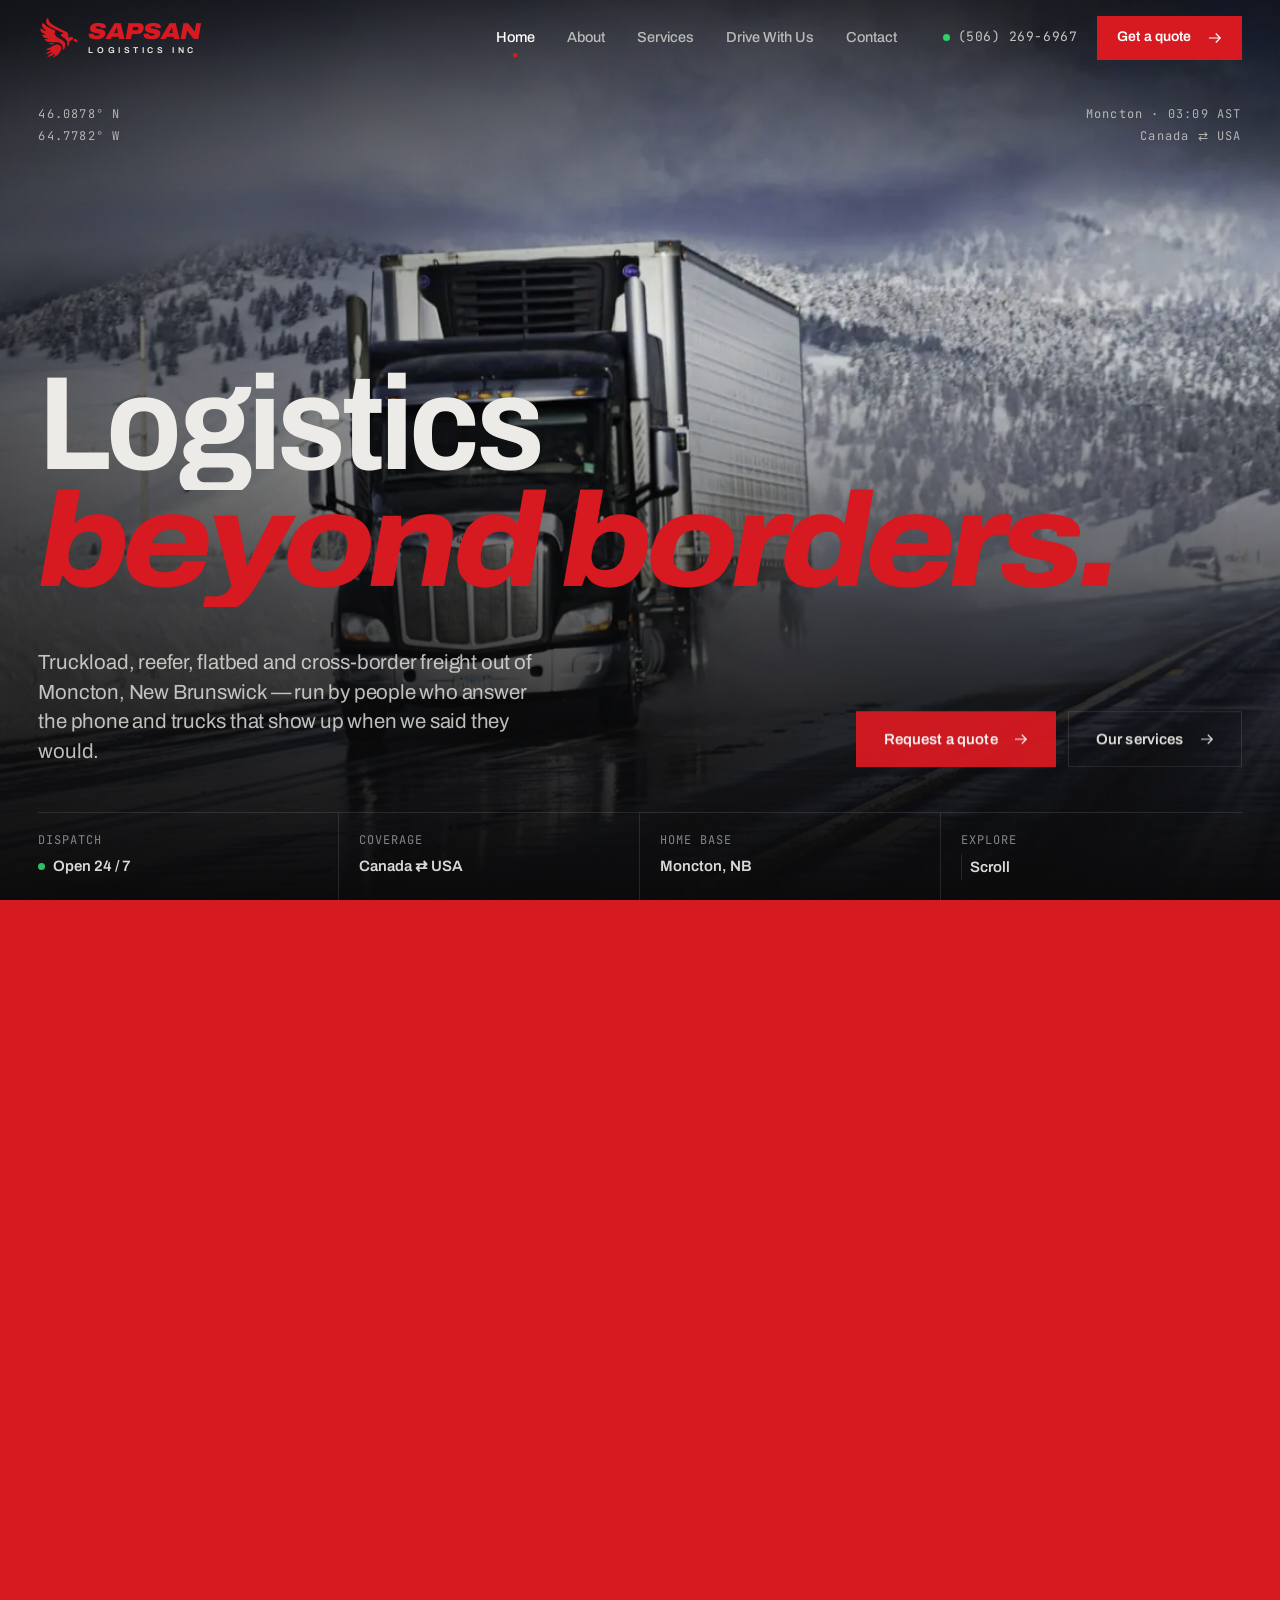
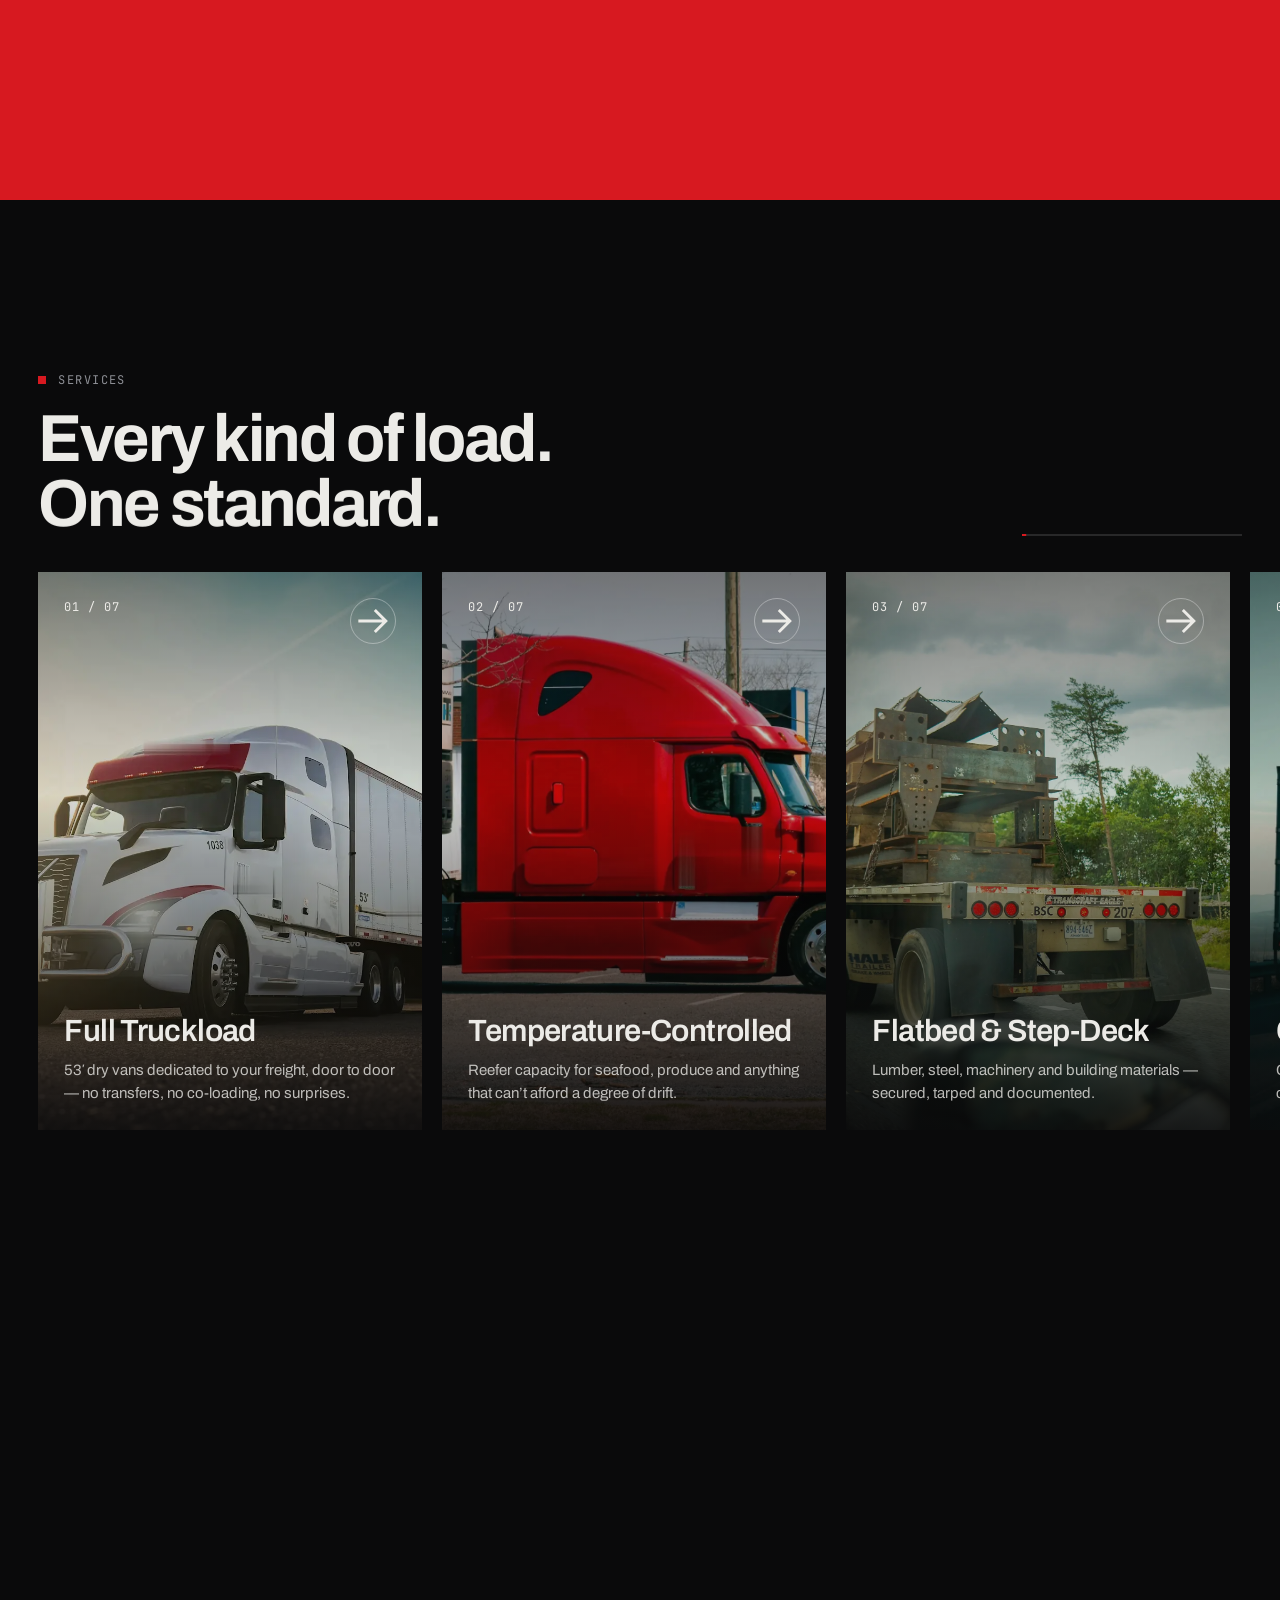
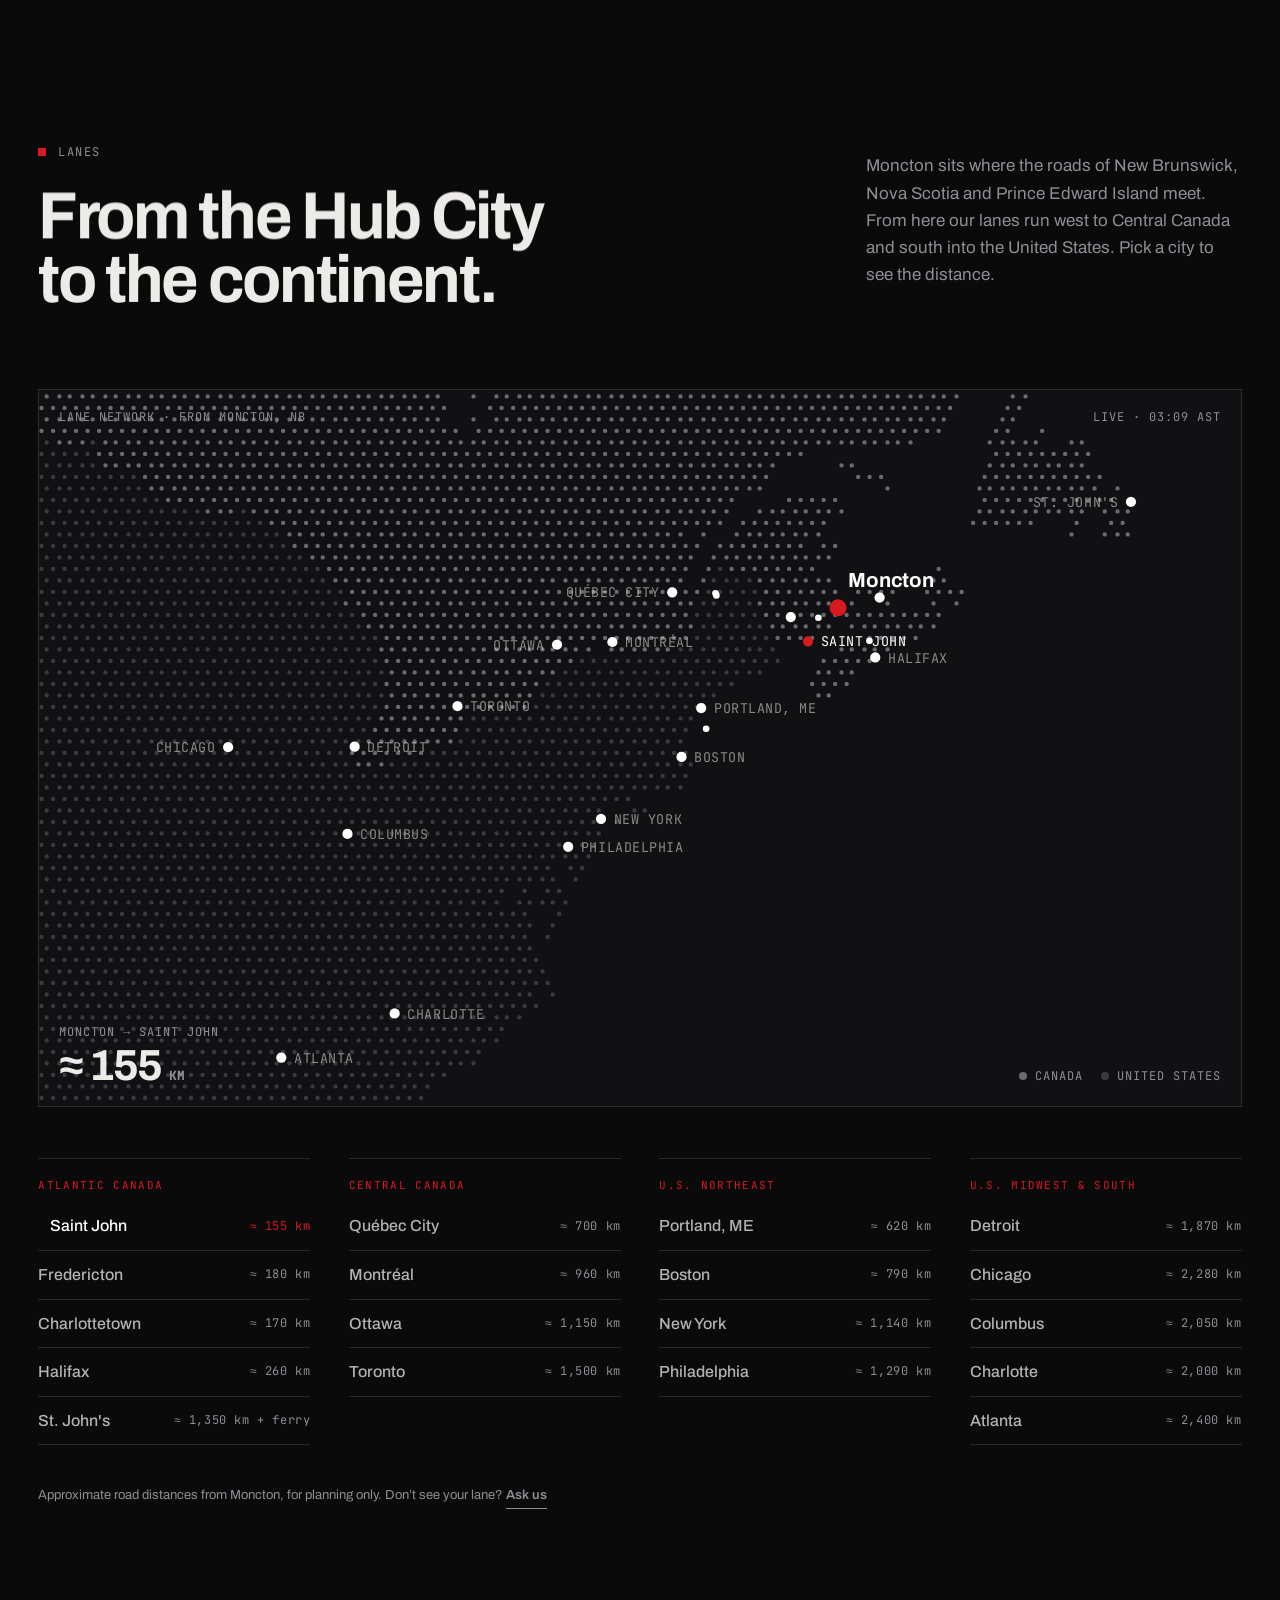
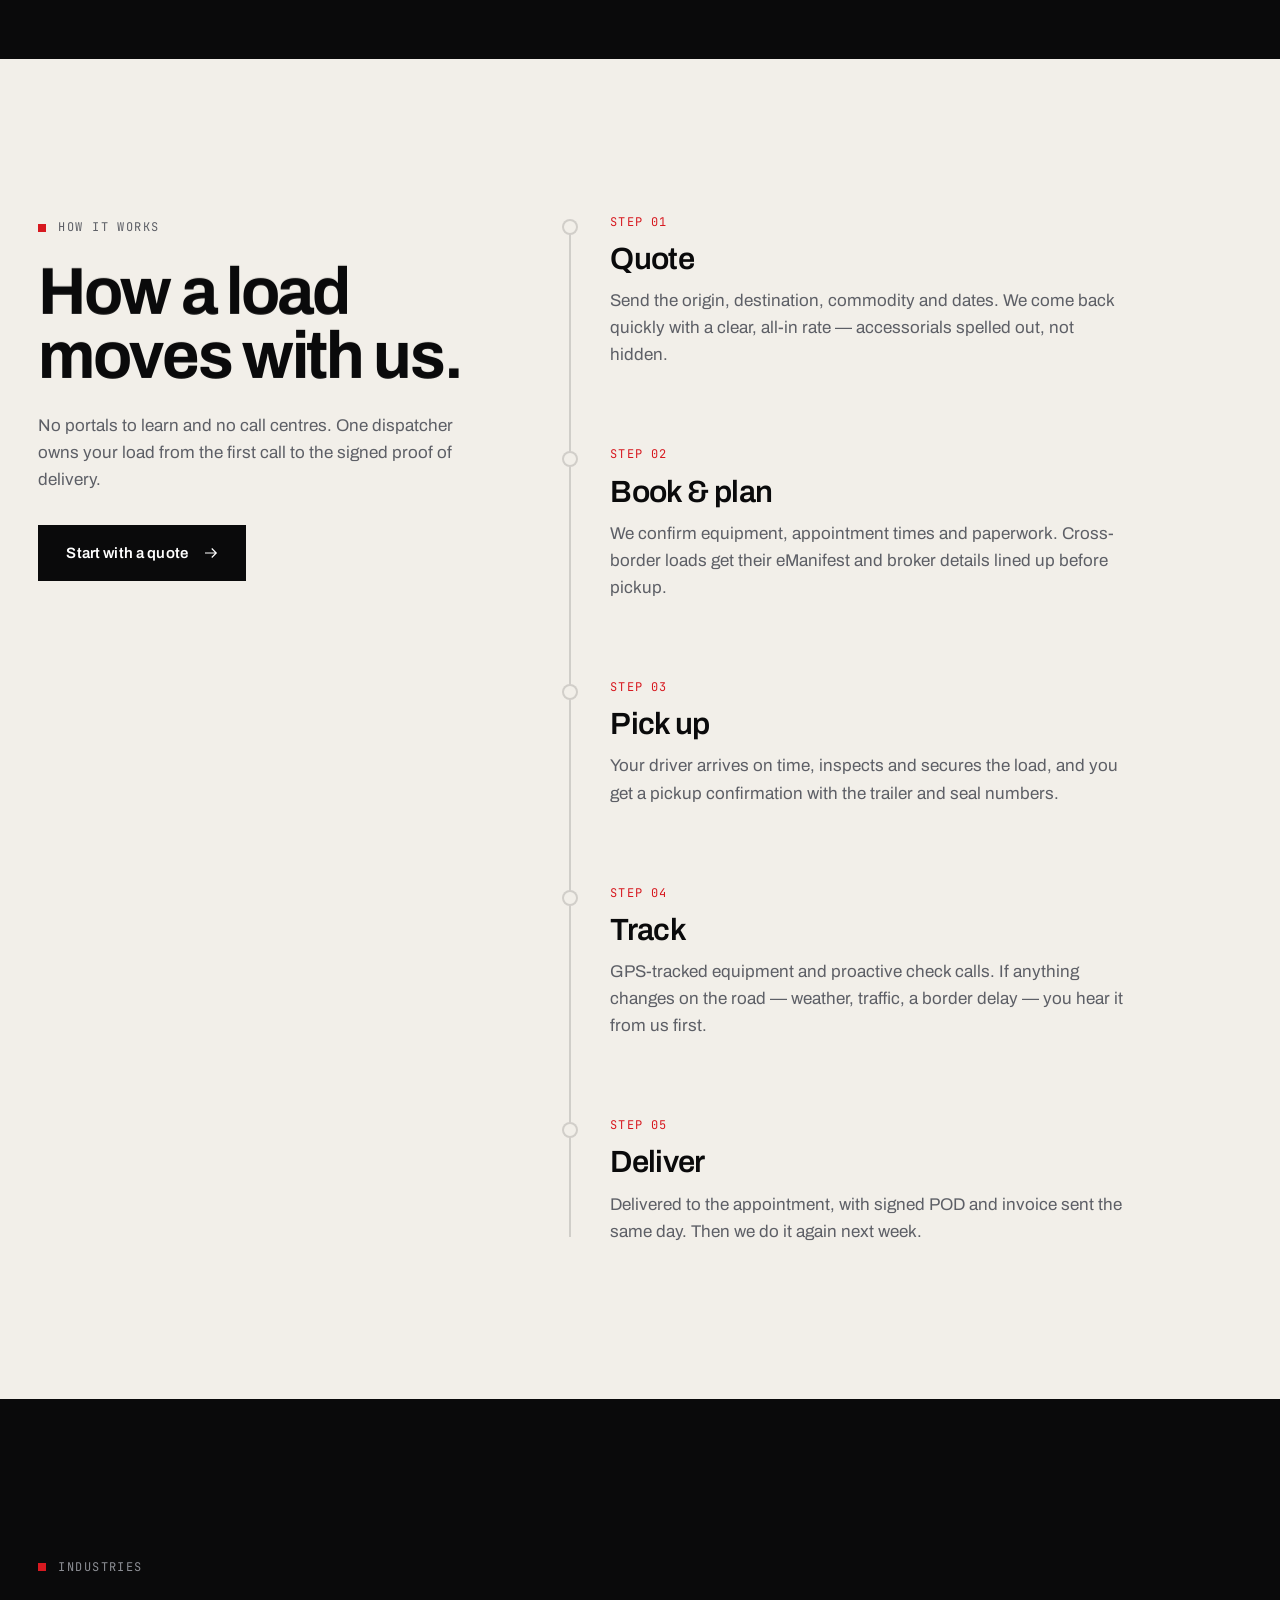
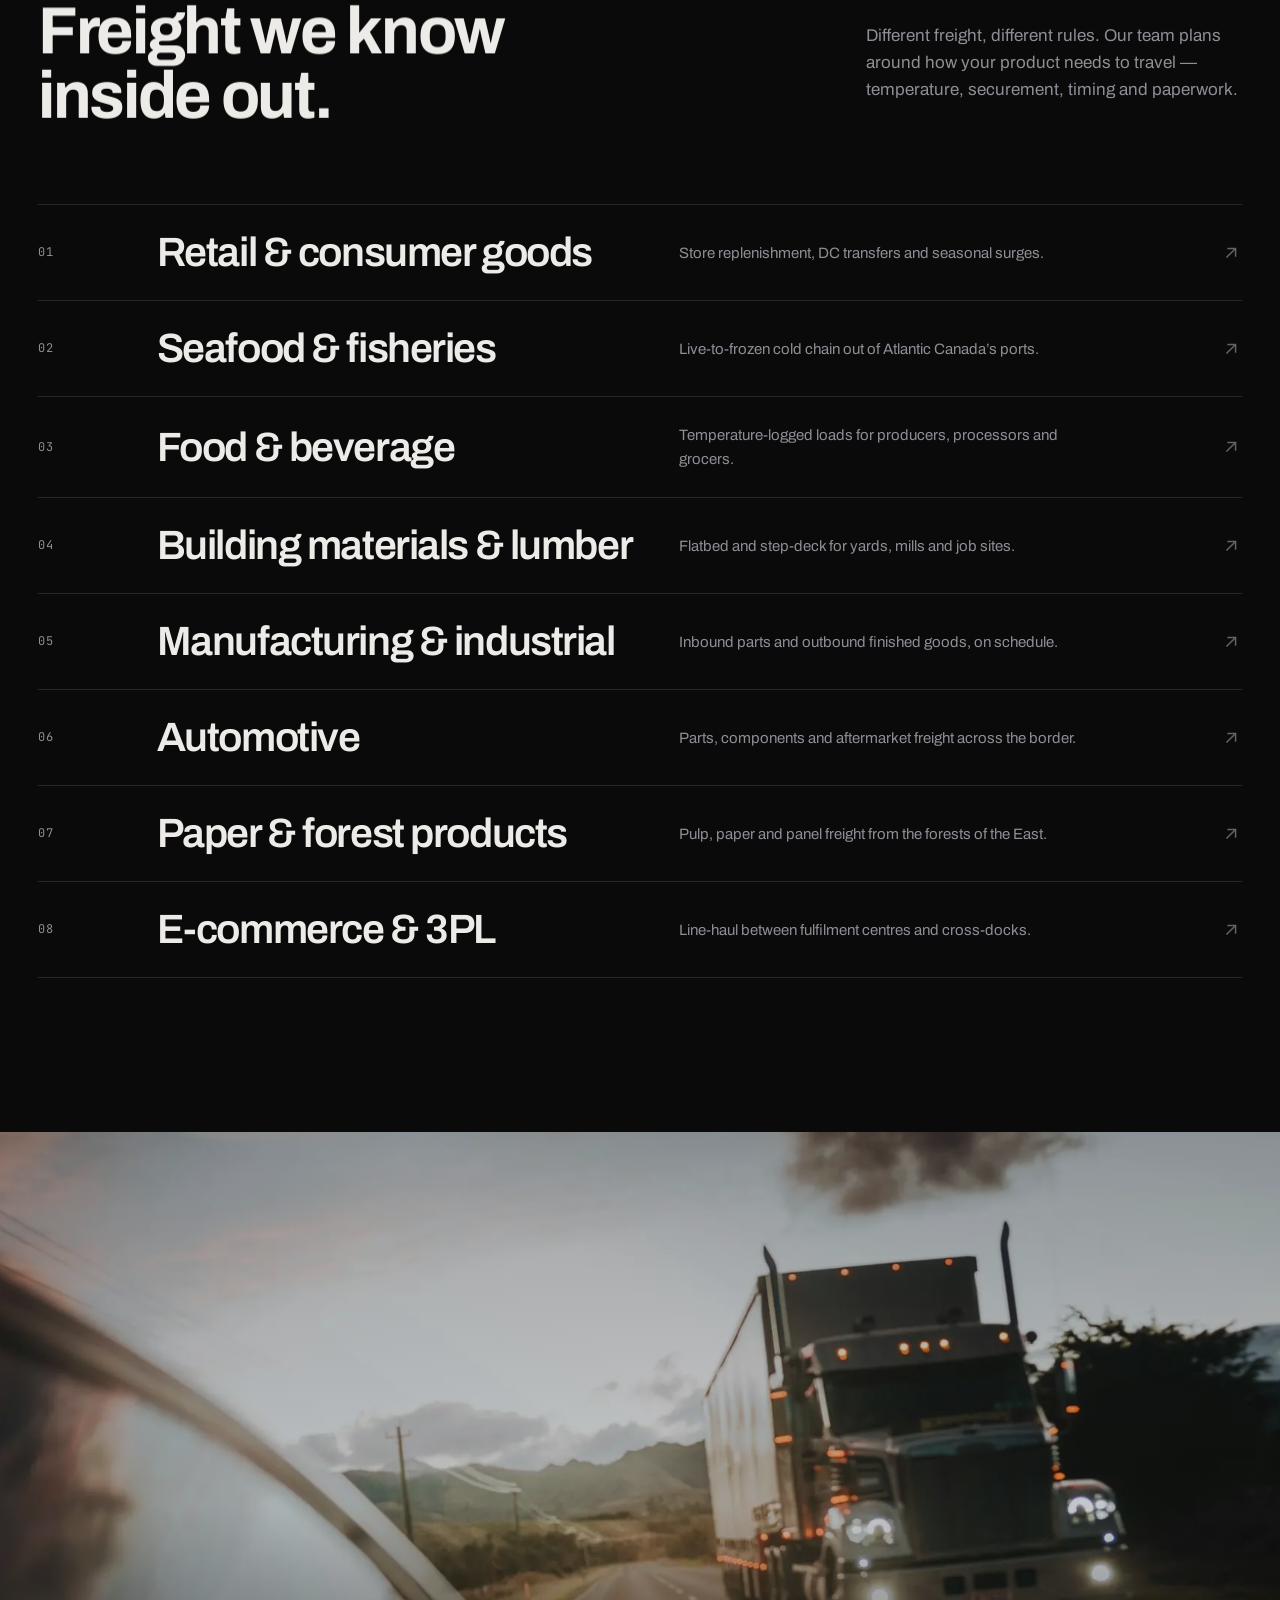
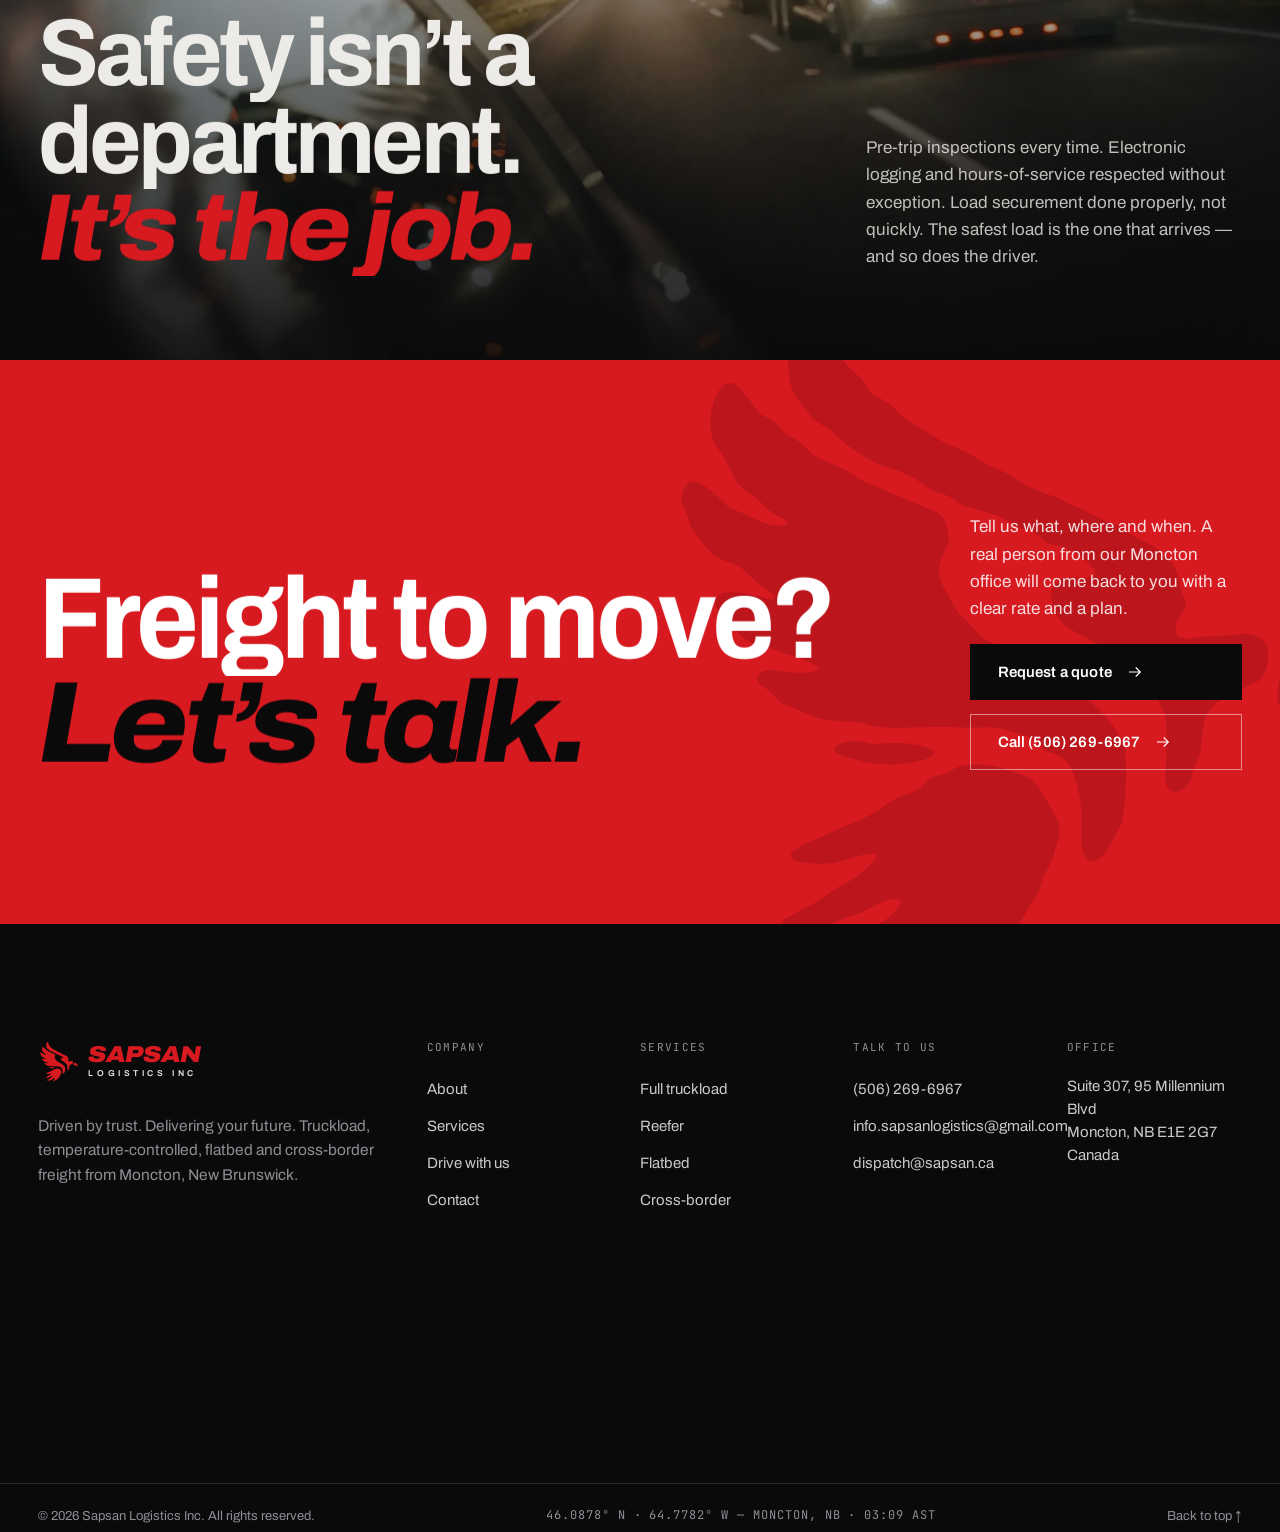
==== index.html @ a2005c60 "Initial commit: Sapsan Logistics website" ====
<!doctype html>
<html lang="en-CA">
<head>
<meta charset="utf-8">
<meta name="viewport" content="width=device-width, initial-scale=1">
<title>Sapsan Logistics Inc — Trucking & Freight from Moncton, NB</title>
<meta name="description" content="Sapsan Logistics Inc is a Moncton, New Brunswick trucking and logistics company moving full truckload, reefer, flatbed and cross-border freight between Canada and the USA. Dispatch 24/7.">
<meta name="theme-color" content="#0a0a0b">
<link rel="canonical" href="https://sapsan.ca/">
<meta property="og:type" content="website">
<meta property="og:site_name" content="Sapsan Logistics Inc">
<meta property="og:title" content="Sapsan Logistics Inc — Trucking & Freight from Moncton, NB">
<meta property="og:description" content="Sapsan Logistics Inc is a Moncton, New Brunswick trucking and logistics company moving full truckload, reefer, flatbed and cross-border freight between Canada and the USA. Dispatch 24/7.">
<meta property="og:image" content="assets/img/og-image.jpg">
<meta name="twitter:card" content="summary_large_image">
<link rel="icon" href="assets/img/favicon.svg" type="image/svg+xml">
<link rel="preload" href="assets/fonts/archivo-latin-wdth-normal.woff2" as="font" type="font/woff2" crossorigin>
<link rel="stylesheet" href="assets/css/style.css">
<script>(function(d){var h=d.documentElement;h.classList.add('js');try{if(sessionStorage.getItem('sapsan-loaded'))h.classList.add('no-loader');if(sessionStorage.getItem('sapsan-tx')){h.classList.add('from-transition','no-loader');sessionStorage.removeItem('sapsan-tx')}}catch(e){}})(document)</script>
<link rel="preload" as="image" href="assets/img/hero-winter.webp">
<script type="application/ld+json">{"@context": "https://schema.org", "@type": "MovingCompany", "name": "Sapsan Logistics Inc", "description": "Trucking and freight logistics \u2014 full truckload, reefer, flatbed, cross-border Canada/USA.", "telephone": "+1-506-269-6967", "email": "info.sapsanlogistics@gmail.com", "address": {"@type": "PostalAddress", "streetAddress": "95 Millennium Blvd, Suite 307", "addressLocality": "Moncton", "addressRegion": "NB", "postalCode": "E1E 2G7", "addressCountry": "CA"}, "geo": {"@type": "GeoCoordinates", "latitude": 46.1, "longitude": -64.78}, "areaServed": ["Canada", "United States"], "slogan": "Driven by trust. Delivering your future."}</script>
</head>
<body>
<a class="skip" href="#main">Skip to content</a>
<div class="curtain" aria-hidden="true"></div>
<header class="header">
  <div class="wrap header__in">
    <a class="brand" href="index.html" aria-label="Sapsan Logistics Inc — home">
      <img class="brand__mark" src="assets/img/falcon.svg" alt="" width="40" height="45">
      <span class="brand__word"><span class="brand__name">SAPSAN</span><span class="brand__sub">LOGISTICS INC</span></span>
    </a>
    <nav class="nav" aria-label="Primary"><a href="index.html" aria-current="page">Home</a><a href="about.html">About</a><a href="services.html">Services</a><a href="careers.html">Drive With Us</a><a href="contact.html">Contact</a></nav>
    <div class="header__cta">
      <a class="header__phone" href="tel:+15062696967"><span class="live-dot" aria-hidden="true"></span>(506) 269-6967</a>
      <a class="btn" href="contact.html#quote" data-magnetic>Get a quote <svg class="arr" viewBox="0 0 24 24" fill="none" stroke="currentColor" stroke-width="1.6" aria-hidden="true"><path d="M4 12h15M13 6l6 6-6 6"/></svg></a>
    </div>
    <button class="burger" aria-label="Menu" aria-expanded="false" aria-controls="mmenu"><span></span><span></span></button>
  </div>
</header>
<div class="mmenu" id="mmenu" aria-hidden="true">
  <nav aria-label="Mobile"><a href="index.html"><small>01</small>Home</a><a href="about.html"><small>02</small>About</a><a href="services.html"><small>03</small>Services</a><a href="careers.html"><small>04</small>Drive With Us</a><a href="contact.html"><small>05</small>Contact</a></nav>
  <div class="mmenu__foot">
    <span class="mono">Dispatch · 24/7</span>
    <a href="tel:+15062696967">(506) 269-6967</a>
    <a href="mailto:dispatch@sapsan.ca">dispatch@sapsan.ca</a>
  </div>
</div>

<div class="loader" aria-hidden="true">
  <div class="loader__in">
    <div class="loader__row"><span>Moncton, NB</span><span>Toronto, ON</span></div>
    <div class="loader__km"><span>0</span><small class="mono muted"> km</small></div>
    <div class="loader__bar"><i></i></div>
    <div class="loader__row"><span>Sapsan Logistics Inc</span><span>Loading route</span></div>
  </div>
</div>

<main id="main">
<section class="hero" aria-label="Introduction">
  <div class="hero__media"><img src="assets/img/hero-winter.webp" alt="A semi-truck driving through a winter storm on a mountain highway" fetchpriority="high"></div>
  <div class="hero__meta wrap">
    <div class="hero__coords" data-hero-fade>46.0878° N<br>64.7782° W</div>
    <div class="hero__coords" style="text-align:right" data-hero-fade>Moncton · <span data-clock>--:--</span><br>Canada ⇄ USA</div>
  </div>
  <div class="wrap">
    <h1 class="display hero__title" data-split>Logistics<br><em>beyond borders.</em></h1>
    <div class="hero__row">
      <p class="lead hero__sub" data-hero-fade>Truckload, reefer, flatbed and cross-border freight out of Moncton, New Brunswick — run by people who answer the phone and trucks that show up when we said they would.</p>
      <div class="hero__actions" data-hero-fade>
        <a class="btn" href="contact.html#quote" data-magnetic>Request a quote <svg class="arr" viewBox="0 0 24 24" fill="none" stroke="currentColor" stroke-width="1.6" aria-hidden="true"><path d="M4 12h15M13 6l6 6-6 6"/></svg></a>
        <a class="btn btn--ghost" href="services.html">Our services <svg class="arr" viewBox="0 0 24 24" fill="none" stroke="currentColor" stroke-width="1.6" aria-hidden="true"><path d="M4 12h15M13 6l6 6-6 6"/></svg></a>
      </div>
    </div>
    <div class="hero__bar" data-hero-fade>
      <div><span class="mono muted">Dispatch</span><b><span class="live-dot"></span>Open 24 / 7</b></div>
      <div><span class="mono muted">Coverage</span><b>Canada ⇄ USA</b></div>
      <div><span class="mono muted">Home base</span><b>Moncton, NB</b></div>
      <div><span class="mono muted">Explore</span><b class="scroll-cue"><i></i>Scroll</b></div>
    </div>
  </div>
</section>

<div class="marquee" aria-hidden="true"><div class="marquee__track">
  <span>Full truckload</span><span>Reefer</span><span>Flatbed</span><span>Cross-border</span><span>Expedited</span><span>Dedicated</span><span>Full truckload</span><span>Reefer</span><span>Flatbed</span><span>Cross-border</span><span>Expedited</span><span>Dedicated</span>
</div></div>

<section class="section">
  <div class="wrap manifesto">
    <div class="manifesto__label"><span class="eyebrow">Who we are</span></div>
    <p class="manifesto__text"><span class="w">Sapsan</span> <span class="w">is</span> <span class="w">the</span> <span class="w">Russian</span> <span class="w">name</span> <span class="w">for</span> <span class="w">the</span> <span class="w">peregrine</span> <span class="w">falcon</span> <span class="w">—</span> <span class="w">the</span> <span class="w">fastest</span> <span class="w">animal</span> <span class="w">on</span> <span class="w">earth.</span> <span class="w">We</span> <span class="w">built</span> <span class="w">a</span> <span class="w">carrier</span> <span class="w">around</span> <span class="w">the</span> <span class="w">same</span> <span class="w">instincts:</span> <span class="w red">sharp</span> <span class="w red">focus,</span> <span class="w red">total</span> <span class="w red">precision,</span> <span class="w">and</span> <span class="w">the</span> <span class="w">discipline</span> <span class="w">to</span> <span class="w">arrive</span> <span class="w">exactly</span> <span class="w">when</span> <span class="w">it</span> <span class="w">matters.</span></p>
    <div class="manifesto__foot">
      <div class="figure-fact" data-reveal><b><span data-count="24">24</span><sup>/7</sup></b><p>Dispatch and load tracking — nights, weekends and holidays included.</p></div>
      <div class="figure-fact" data-reveal><b><span data-count="2">2</span><sup>countries</sup></b><p>One carrier, one point of contact, from the Maritimes to the U.S. Southeast.</p></div>
      <div class="figure-fact" data-reveal><b><span data-count="390">390</span><sup>km/h</sup></b><p>A peregrine’s hunting dive. We stay well under the limit — but we like the attitude.</p></div>
    </div>
  </div>
</section>

<section class="hs" aria-labelledby="svc-title">
  <div class="hs__pin">
    <div class="wrap hs__top">
      <div>
        <span class="eyebrow" style="margin-bottom:20px">Services</span>
        <h2 class="h2" id="svc-title" data-split>Every kind of load.<br>One standard.</h2>
      </div>
      <div class="hs__progress" aria-hidden="true"><i></i></div>
    </div>
    <div class="hs__view">
      <div class="hs__track">
        <a class="scard" href="services.html#truckload">
        <img src="assets/img/volvo-sunset.webp" alt="" loading="lazy">
        <div class="scard__top"><span class="mono">01 / 07</span><span class="scard__go"><svg class="arr" viewBox="0 0 24 24" fill="none" stroke="currentColor" stroke-width="1.6" aria-hidden="true"><path d="M4 12h15M13 6l6 6-6 6"/></svg></span></div>
        <div><h3 class="h3">Full Truckload</h3><p>53′ dry vans dedicated to your freight, door to door — no transfers, no co-loading, no surprises.</p></div>
      </a><a class="scard" href="services.html#reefer">
        <img src="assets/img/reefer-red.webp" alt="" loading="lazy">
        <div class="scard__top"><span class="mono">02 / 07</span><span class="scard__go"><svg class="arr" viewBox="0 0 24 24" fill="none" stroke="currentColor" stroke-width="1.6" aria-hidden="true"><path d="M4 12h15M13 6l6 6-6 6"/></svg></span></div>
        <div><h3 class="h3">Temperature-Controlled</h3><p>Reefer capacity for seafood, produce and anything that can’t afford a degree of drift.</p></div>
      </a><a class="scard" href="services.html#flatbed">
        <img src="assets/img/flatbed-steel.webp" alt="" loading="lazy">
        <div class="scard__top"><span class="mono">03 / 07</span><span class="scard__go"><svg class="arr" viewBox="0 0 24 24" fill="none" stroke="currentColor" stroke-width="1.6" aria-hidden="true"><path d="M4 12h15M13 6l6 6-6 6"/></svg></span></div>
        <div><h3 class="h3">Flatbed & Step-Deck</h3><p>Lumber, steel, machinery and building materials — secured, tarped and documented.</p></div>
      </a><a class="scard" href="services.html#cross-border">
        <img src="assets/img/highway-dusk.webp" alt="" loading="lazy">
        <div class="scard__top"><span class="mono">04 / 07</span><span class="scard__go"><svg class="arr" viewBox="0 0 24 24" fill="none" stroke="currentColor" stroke-width="1.6" aria-hidden="true"><path d="M4 12h15M13 6l6 6-6 6"/></svg></span></div>
        <div><h3 class="h3">Cross-Border</h3><p>Canada ⇄ USA lanes with eManifest filed and customs brokers looped in before wheels turn.</p></div>
      </a><a class="scard" href="services.html#ltl">
        <img src="assets/img/dock-doors.webp" alt="" loading="lazy">
        <div class="scard__top"><span class="mono">05 / 07</span><span class="scard__go"><svg class="arr" viewBox="0 0 24 24" fill="none" stroke="currentColor" stroke-width="1.6" aria-hidden="true"><path d="M4 12h15M13 6l6 6-6 6"/></svg></span></div>
        <div><h3 class="h3">LTL & Partial</h3><p>Pay for the floor space you use. Ideal for steady, smaller shipments out of the Maritimes.</p></div>
      </a><a class="scard" href="services.html#expedited">
        <img src="assets/img/motion.webp" alt="" loading="lazy">
        <div class="scard__top"><span class="mono">06 / 07</span><span class="scard__go"><svg class="arr" viewBox="0 0 24 24" fill="none" stroke="currentColor" stroke-width="1.6" aria-hidden="true"><path d="M4 12h15M13 6l6 6-6 6"/></svg></span></div>
        <div><h3 class="h3">Expedited & Team</h3><p>Two-driver teams keep time-critical freight moving around the clock.</p></div>
      </a><a class="scard" href="services.html#dedicated">
        <img src="assets/img/reefer-yard.webp" alt="" loading="lazy">
        <div class="scard__top"><span class="mono">07 / 07</span><span class="scard__go"><svg class="arr" viewBox="0 0 24 24" fill="none" stroke="currentColor" stroke-width="1.6" aria-hidden="true"><path d="M4 12h15M13 6l6 6-6 6"/></svg></span></div>
        <div><h3 class="h3">Dedicated Fleet</h3><p>Trucks and drivers assigned to your network, on your schedule, under your standards.</p></div>
      </a>
        <a class="scard scard--end" href="services.html">
          <span class="mono">+ logistics solutions</span>
          <h3>See all services</h3>
          <span class="scard__go" style="margin-top:28px"><svg class="arr" viewBox="0 0 24 24" fill="none" stroke="currentColor" stroke-width="1.6" aria-hidden="true"><path d="M4 12h15M13 6l6 6-6 6"/></svg></span>
        </a>
      </div>
    </div>
  </div>
</section>

<section class="section" aria-labelledby="lanes-title">
  <div class="wrap">
    <div class="shead">
      <div class="shead__l"><span class="eyebrow">Lanes</span><h2 class="h2" id="lanes-title" data-split>From the Hub City<br>to the continent.</h2></div>
      <div class="shead__r" data-reveal><p>Moncton sits where the roads of New Brunswick, Nova Scotia and Prince Edward Island meet. From here our lanes run west to Central Canada and south into the United States. Pick a city to see the distance.</p></div>
    </div>
    <div class="lanes">
      <div class="map" data-reveal="fade">
        <svg id="laneMap" viewBox="160 40 940 560" role="img" aria-label="Map of eastern North America showing Sapsan Logistics lanes from Moncton, New Brunswick">
          <path class="map__us" d="M0 36h0M9 36h0M18 36h0M4 45h0M14 45h0M22 45h0M32 45h0M40 45h0M50 45h0M0 54h0M9 54h0M18 54h0M27 54h0M36 54h0M45 54h0M54 54h0M63 54h0M72 54h0M4 63h0M14 63h0M22 63h0M32 63h0M40 63h0M50 63h0M58 63h0M68 63h0M76 63h0M86 63h0M94 63h0M104 63h0M0 72h0M9 72h0M18 72h0M27 72h0M36 72h0M45 72h0M54 72h0M63 72h0M72 72h0M81 72h0M90 72h0M99 72h0M108 72h0M117 72h0M126 72h0M135 72h0M4 81h0M14 81h0M22 81h0M32 81h0M40 81h0M50 81h0M58 81h0M68 81h0M76 81h0M86 81h0M94 81h0M104 81h0M112 81h0M122 81h0M130 81h0M140 81h0M148 81h0M158 81h0M166 81h0M202 81h0M0 90h0M9 90h0M18 90h0M27 90h0M36 90h0M45 90h0M54 90h0M63 90h0M72 90h0M81 90h0M90 90h0M99 90h0M108 90h0M117 90h0M126 90h0M135 90h0M144 90h0M153 90h0M162 90h0M171 90h0M180 90h0M189 90h0M198 90h0M4 99h0M14 99h0M22 99h0M32 99h0M40 99h0M50 99h0M58 99h0M68 99h0M76 99h0M86 99h0M94 99h0M104 99h0M112 99h0M122 99h0M130 99h0M140 99h0M148 99h0M158 99h0M166 99h0M176 99h0M184 99h0M194 99h0M202 99h0M0 108h0M9 108h0M18 108h0M27 108h0M36 108h0M45 108h0M54 108h0M63 108h0M72 108h0M81 108h0M90 108h0M99 108h0M108 108h0M117 108h0M126 108h0M135 108h0M144 108h0M153 108h0M162 108h0M171 108h0M180 108h0M189 108h0M198 108h0M207 108h0M216 108h0M225 108h0M234 108h0M4 117h0M14 117h0M22 117h0M32 117h0M40 117h0M50 117h0M58 117h0M68 117h0M76 117h0M86 117h0M94 117h0M104 117h0M112 117h0M122 117h0M130 117h0M140 117h0M148 117h0M158 117h0M166 117h0M176 117h0M184 117h0M194 117h0M202 117h0M212 117h0M220 117h0M230 117h0M238 117h0M0 126h0M9 126h0M18 126h0M27 126h0M36 126h0M45 126h0M54 126h0M63 126h0M72 126h0M81 126h0M90 126h0M99 126h0M108 126h0M117 126h0M126 126h0M135 126h0M144 126h0M153 126h0M162 126h0M171 126h0M180 126h0M189 126h0M198 126h0M207 126h0M216 126h0M225 126h0M234 126h0M243 126h0M252 126h0M4 135h0M14 135h0M22 135h0M32 135h0M40 135h0M50 135h0M58 135h0M68 135h0M76 135h0M86 135h0M94 135h0M104 135h0M112 135h0M122 135h0M130 135h0M140 135h0M148 135h0M158 135h0M166 135h0M176 135h0M184 135h0M194 135h0M202 135h0M212 135h0M220 135h0M230 135h0M238 135h0M248 135h0M256 135h0M266 135h0M274 135h0M284 135h0M320 135h0M0 144h0M9 144h0M18 144h0M27 144h0M36 144h0M45 144h0M54 144h0M63 144h0M72 144h0M81 144h0M90 144h0M99 144h0M108 144h0M117 144h0M126 144h0M135 144h0M144 144h0M153 144h0M162 144h0M171 144h0M180 144h0M189 144h0M198 144h0M207 144h0M216 144h0M225 144h0M234 144h0M243 144h0M252 144h0M261 144h0M270 144h0M279 144h0M288 144h0M297 144h0M306 144h0M315 144h0M324 144h0M333 144h0M4 153h0M14 153h0M22 153h0M32 153h0M40 153h0M50 153h0M58 153h0M68 153h0M76 153h0M86 153h0M94 153h0M104 153h0M112 153h0M122 153h0M130 153h0M140 153h0M148 153h0M158 153h0M166 153h0M176 153h0M184 153h0M194 153h0M202 153h0M212 153h0M220 153h0M230 153h0M238 153h0M248 153h0M256 153h0M266 153h0M274 153h0M284 153h0M292 153h0M302 153h0M310 153h0M320 153h0M328 153h0M338 153h0M346 153h0M0 162h0M9 162h0M18 162h0M27 162h0M36 162h0M45 162h0M54 162h0M63 162h0M72 162h0M81 162h0M90 162h0M99 162h0M108 162h0M117 162h0M126 162h0M135 162h0M144 162h0M153 162h0M162 162h0M171 162h0M180 162h0M189 162h0M198 162h0M207 162h0M216 162h0M225 162h0M234 162h0M243 162h0M252 162h0M261 162h0M270 162h0M279 162h0M288 162h0M297 162h0M306 162h0M315 162h0M324 162h0M333 162h0M342 162h0M351 162h0M4 171h0M14 171h0M22 171h0M32 171h0M40 171h0M50 171h0M58 171h0M68 171h0M76 171h0M86 171h0M94 171h0M104 171h0M112 171h0M122 171h0M130 171h0M140 171h0M148 171h0M158 171h0M166 171h0M176 171h0M184 171h0M194 171h0M202 171h0M212 171h0M220 171h0M230 171h0M238 171h0M248 171h0M256 171h0M266 171h0M274 171h0M284 171h0M292 171h0M302 171h0M310 171h0M320 171h0M328 171h0M338 171h0M346 171h0M356 171h0M364 171h0M0 180h0M9 180h0M18 180h0M27 180h0M36 180h0M45 180h0M54 180h0M63 180h0M72 180h0M81 180h0M90 180h0M99 180h0M108 180h0M117 180h0M126 180h0M135 180h0M144 180h0M153 180h0M162 180h0M171 180h0M180 180h0M189 180h0M198 180h0M207 180h0M216 180h0M225 180h0M234 180h0M243 180h0M252 180h0M261 180h0M270 180h0M279 180h0M288 180h0M297 180h0M306 180h0M315 180h0M324 180h0M333 180h0M342 180h0M351 180h0M360 180h0M369 180h0M378 180h0M693 180h0M4 189h0M14 189h0M22 189h0M32 189h0M40 189h0M50 189h0M58 189h0M68 189h0M76 189h0M86 189h0M94 189h0M104 189h0M112 189h0M122 189h0M130 189h0M140 189h0M148 189h0M158 189h0M166 189h0M176 189h0M184 189h0M194 189h0M202 189h0M212 189h0M220 189h0M230 189h0M238 189h0M248 189h0M256 189h0M266 189h0M274 189h0M284 189h0M292 189h0M302 189h0M310 189h0M320 189h0M328 189h0M338 189h0M346 189h0M356 189h0M364 189h0M374 189h0M382 189h0M688 189h0M698 189h0M706 189h0M716 189h0M0 198h0M9 198h0M18 198h0M27 198h0M36 198h0M45 198h0M54 198h0M63 198h0M72 198h0M81 198h0M90 198h0M99 198h0M108 198h0M117 198h0M126 198h0M135 198h0M144 198h0M153 198h0M162 198h0M171 198h0M180 198h0M189 198h0M198 198h0M207 198h0M216 198h0M225 198h0M234 198h0M243 198h0M252 198h0M261 198h0M270 198h0M279 198h0M288 198h0M297 198h0M306 198h0M315 198h0M324 198h0M333 198h0M342 198h0M351 198h0M360 198h0M369 198h0M378 198h0M387 198h0M396 198h0M684 198h0M693 198h0M702 198h0M711 198h0M720 198h0M4 207h0M14 207h0M22 207h0M32 207h0M40 207h0M50 207h0M58 207h0M68 207h0M76 207h0M86 207h0M94 207h0M104 207h0M112 207h0M122 207h0M130 207h0M140 207h0M148 207h0M158 207h0M166 207h0M176 207h0M184 207h0M194 207h0M202 207h0M212 207h0M220 207h0M230 207h0M238 207h0M248 207h0M256 207h0M266 207h0M274 207h0M284 207h0M292 207h0M302 207h0M310 207h0M320 207h0M328 207h0M338 207h0M346 207h0M356 207h0M364 207h0M374 207h0M382 207h0M392 207h0M680 207h0M688 207h0M698 207h0M706 207h0M716 207h0M0 216h0M9 216h0M18 216h0M27 216h0M36 216h0M45 216h0M54 216h0M63 216h0M72 216h0M81 216h0M90 216h0M99 216h0M108 216h0M117 216h0M126 216h0M135 216h0M144 216h0M153 216h0M162 216h0M171 216h0M180 216h0M189 216h0M198 216h0M207 216h0M216 216h0M225 216h0M234 216h0M243 216h0M252 216h0M261 216h0M270 216h0M279 216h0M288 216h0M297 216h0M306 216h0M315 216h0M324 216h0M333 216h0M342 216h0M351 216h0M360 216h0M369 216h0M378 216h0M387 216h0M396 216h0M405 216h0M675 216h0M684 216h0M693 216h0M702 216h0M711 216h0M720 216h0M4 225h0M14 225h0M22 225h0M32 225h0M40 225h0M50 225h0M58 225h0M68 225h0M76 225h0M86 225h0M94 225h0M104 225h0M112 225h0M122 225h0M130 225h0M140 225h0M148 225h0M158 225h0M166 225h0M176 225h0M184 225h0M194 225h0M202 225h0M212 225h0M220 225h0M230 225h0M238 225h0M248 225h0M256 225h0M266 225h0M274 225h0M284 225h0M292 225h0M302 225h0M310 225h0M320 225h0M328 225h0M338 225h0M346 225h0M356 225h0M364 225h0M374 225h0M382 225h0M392 225h0M400 225h0M410 225h0M680 225h0M688 225h0M698 225h0M706 225h0M716 225h0M724 225h0M0 234h0M9 234h0M18 234h0M27 234h0M36 234h0M45 234h0M54 234h0M63 234h0M72 234h0M81 234h0M90 234h0M99 234h0M108 234h0M117 234h0M126 234h0M135 234h0M144 234h0M153 234h0M162 234h0M171 234h0M180 234h0M189 234h0M198 234h0M207 234h0M216 234h0M225 234h0M234 234h0M243 234h0M252 234h0M261 234h0M270 234h0M279 234h0M288 234h0M297 234h0M306 234h0M315 234h0M324 234h0M333 234h0M342 234h0M351 234h0M360 234h0M369 234h0M378 234h0M387 234h0M396 234h0M405 234h0M414 234h0M423 234h0M675 234h0M684 234h0M693 234h0M702 234h0M711 234h0M720 234h0M729 234h0M4 243h0M14 243h0M22 243h0M32 243h0M40 243h0M50 243h0M58 243h0M68 243h0M76 243h0M86 243h0M94 243h0M104 243h0M112 243h0M122 243h0M130 243h0M140 243h0M148 243h0M158 243h0M166 243h0M176 243h0M184 243h0M194 243h0M202 243h0M212 243h0M220 243h0M230 243h0M238 243h0M248 243h0M256 243h0M266 243h0M274 243h0M284 243h0M292 243h0M302 243h0M310 243h0M320 243h0M328 243h0M338 243h0M346 243h0M356 243h0M364 243h0M374 243h0M382 243h0M392 243h0M400 243h0M410 243h0M418 243h0M662 243h0M670 243h0M680 243h0M688 243h0M698 243h0M706 243h0M716 243h0M724 243h0M734 243h0M0 252h0M9 252h0M18 252h0M27 252h0M36 252h0M45 252h0M54 252h0M63 252h0M72 252h0M81 252h0M90 252h0M99 252h0M108 252h0M117 252h0M126 252h0M135 252h0M144 252h0M153 252h0M162 252h0M171 252h0M180 252h0M189 252h0M198 252h0M207 252h0M216 252h0M225 252h0M234 252h0M243 252h0M252 252h0M261 252h0M270 252h0M279 252h0M288 252h0M297 252h0M306 252h0M315 252h0M324 252h0M333 252h0M342 252h0M351 252h0M360 252h0M369 252h0M378 252h0M387 252h0M396 252h0M405 252h0M414 252h0M423 252h0M585 252h0M594 252h0M603 252h0M612 252h0M621 252h0M630 252h0M639 252h0M648 252h0M657 252h0M666 252h0M675 252h0M684 252h0M693 252h0M702 252h0M711 252h0M720 252h0M729 252h0M738 252h0M4 261h0M14 261h0M22 261h0M32 261h0M40 261h0M50 261h0M58 261h0M68 261h0M76 261h0M86 261h0M94 261h0M104 261h0M112 261h0M122 261h0M130 261h0M140 261h0M148 261h0M158 261h0M166 261h0M176 261h0M184 261h0M194 261h0M202 261h0M212 261h0M220 261h0M230 261h0M238 261h0M248 261h0M256 261h0M266 261h0M274 261h0M284 261h0M292 261h0M302 261h0M310 261h0M320 261h0M328 261h0M338 261h0M346 261h0M356 261h0M364 261h0M374 261h0M382 261h0M392 261h0M400 261h0M410 261h0M418 261h0M428 261h0M572 261h0M580 261h0M590 261h0M598 261h0M608 261h0M616 261h0M626 261h0M634 261h0M644 261h0M652 261h0M662 261h0M670 261h0M680 261h0M688 261h0M698 261h0M706 261h0M716 261h0M724 261h0M0 270h0M9 270h0M18 270h0M27 270h0M36 270h0M45 270h0M54 270h0M63 270h0M72 270h0M81 270h0M90 270h0M99 270h0M108 270h0M117 270h0M126 270h0M135 270h0M144 270h0M153 270h0M162 270h0M171 270h0M180 270h0M189 270h0M198 270h0M207 270h0M216 270h0M225 270h0M234 270h0M243 270h0M252 270h0M261 270h0M270 270h0M279 270h0M288 270h0M297 270h0M306 270h0M315 270h0M324 270h0M333 270h0M342 270h0M351 270h0M360 270h0M369 270h0M378 270h0M387 270h0M396 270h0M405 270h0M414 270h0M423 270h0M558 270h0M567 270h0M576 270h0M585 270h0M594 270h0M603 270h0M612 270h0M621 270h0M630 270h0M639 270h0M648 270h0M657 270h0M666 270h0M675 270h0M684 270h0M693 270h0M702 270h0M4 279h0M14 279h0M22 279h0M32 279h0M40 279h0M50 279h0M58 279h0M68 279h0M76 279h0M86 279h0M94 279h0M104 279h0M112 279h0M122 279h0M130 279h0M140 279h0M148 279h0M158 279h0M166 279h0M176 279h0M184 279h0M194 279h0M202 279h0M212 279h0M220 279h0M230 279h0M238 279h0M248 279h0M256 279h0M266 279h0M274 279h0M284 279h0M292 279h0M302 279h0M310 279h0M320 279h0M328 279h0M338 279h0M346 279h0M356 279h0M364 279h0M374 279h0M382 279h0M392 279h0M400 279h0M410 279h0M418 279h0M428 279h0M554 279h0M562 279h0M572 279h0M580 279h0M590 279h0M598 279h0M608 279h0M616 279h0M626 279h0M634 279h0M644 279h0M652 279h0M662 279h0M670 279h0M680 279h0M688 279h0M0 288h0M9 288h0M18 288h0M27 288h0M36 288h0M45 288h0M54 288h0M63 288h0M72 288h0M81 288h0M90 288h0M99 288h0M108 288h0M117 288h0M126 288h0M135 288h0M144 288h0M153 288h0M162 288h0M171 288h0M180 288h0M189 288h0M198 288h0M207 288h0M216 288h0M225 288h0M234 288h0M243 288h0M252 288h0M261 288h0M270 288h0M279 288h0M288 288h0M297 288h0M306 288h0M315 288h0M324 288h0M333 288h0M342 288h0M351 288h0M360 288h0M369 288h0M378 288h0M387 288h0M396 288h0M405 288h0M414 288h0M423 288h0M549 288h0M558 288h0M567 288h0M576 288h0M585 288h0M594 288h0M603 288h0M612 288h0M621 288h0M630 288h0M639 288h0M648 288h0M657 288h0M666 288h0M675 288h0M4 297h0M14 297h0M22 297h0M32 297h0M40 297h0M50 297h0M58 297h0M68 297h0M76 297h0M86 297h0M94 297h0M104 297h0M112 297h0M122 297h0M130 297h0M140 297h0M148 297h0M158 297h0M166 297h0M176 297h0M184 297h0M194 297h0M202 297h0M212 297h0M220 297h0M230 297h0M238 297h0M248 297h0M256 297h0M266 297h0M274 297h0M284 297h0M292 297h0M302 297h0M310 297h0M320 297h0M328 297h0M338 297h0M346 297h0M356 297h0M364 297h0M374 297h0M382 297h0M392 297h0M400 297h0M410 297h0M418 297h0M500 297h0M508 297h0M518 297h0M526 297h0M536 297h0M544 297h0M554 297h0M562 297h0M572 297h0M580 297h0M590 297h0M598 297h0M608 297h0M616 297h0M626 297h0M634 297h0M644 297h0M652 297h0M662 297h0M670 297h0M0 306h0M9 306h0M18 306h0M27 306h0M36 306h0M45 306h0M54 306h0M63 306h0M72 306h0M81 306h0M90 306h0M99 306h0M108 306h0M117 306h0M126 306h0M135 306h0M144 306h0M153 306h0M162 306h0M171 306h0M180 306h0M189 306h0M198 306h0M207 306h0M216 306h0M225 306h0M234 306h0M243 306h0M252 306h0M261 306h0M270 306h0M279 306h0M288 306h0M297 306h0M306 306h0M315 306h0M324 306h0M333 306h0M342 306h0M351 306h0M360 306h0M369 306h0M378 306h0M387 306h0M396 306h0M405 306h0M414 306h0M495 306h0M504 306h0M513 306h0M522 306h0M531 306h0M540 306h0M549 306h0M558 306h0M567 306h0M576 306h0M585 306h0M594 306h0M603 306h0M612 306h0M621 306h0M630 306h0M639 306h0M648 306h0M657 306h0M666 306h0M4 315h0M14 315h0M22 315h0M32 315h0M40 315h0M50 315h0M58 315h0M68 315h0M76 315h0M86 315h0M94 315h0M104 315h0M112 315h0M122 315h0M130 315h0M140 315h0M148 315h0M158 315h0M166 315h0M176 315h0M184 315h0M194 315h0M202 315h0M212 315h0M220 315h0M230 315h0M238 315h0M248 315h0M256 315h0M266 315h0M274 315h0M284 315h0M292 315h0M302 315h0M310 315h0M320 315h0M328 315h0M338 315h0M346 315h0M356 315h0M364 315h0M374 315h0M382 315h0M392 315h0M400 315h0M410 315h0M490 315h0M500 315h0M508 315h0M518 315h0M526 315h0M536 315h0M544 315h0M554 315h0M562 315h0M572 315h0M580 315h0M590 315h0M598 315h0M608 315h0M616 315h0M626 315h0M634 315h0M644 315h0M652 315h0M662 315h0M0 324h0M9 324h0M18 324h0M27 324h0M36 324h0M45 324h0M54 324h0M63 324h0M72 324h0M81 324h0M90 324h0M99 324h0M108 324h0M117 324h0M126 324h0M135 324h0M144 324h0M153 324h0M162 324h0M171 324h0M180 324h0M189 324h0M198 324h0M207 324h0M216 324h0M225 324h0M234 324h0M243 324h0M252 324h0M261 324h0M270 324h0M279 324h0M288 324h0M297 324h0M306 324h0M315 324h0M324 324h0M333 324h0M342 324h0M351 324h0M360 324h0M369 324h0M378 324h0M387 324h0M396 324h0M468 324h0M477 324h0M486 324h0M495 324h0M504 324h0M513 324h0M522 324h0M531 324h0M540 324h0M549 324h0M558 324h0M567 324h0M576 324h0M585 324h0M594 324h0M603 324h0M612 324h0M621 324h0M630 324h0M639 324h0M648 324h0M657 324h0M666 324h0M4 333h0M14 333h0M22 333h0M32 333h0M40 333h0M50 333h0M58 333h0M68 333h0M76 333h0M86 333h0M94 333h0M104 333h0M112 333h0M122 333h0M130 333h0M140 333h0M148 333h0M158 333h0M166 333h0M176 333h0M184 333h0M194 333h0M202 333h0M212 333h0M220 333h0M230 333h0M238 333h0M248 333h0M256 333h0M266 333h0M274 333h0M284 333h0M292 333h0M302 333h0M310 333h0M320 333h0M328 333h0M338 333h0M346 333h0M356 333h0M364 333h0M374 333h0M382 333h0M392 333h0M400 333h0M436 333h0M446 333h0M454 333h0M464 333h0M472 333h0M482 333h0M490 333h0M500 333h0M508 333h0M518 333h0M526 333h0M536 333h0M544 333h0M554 333h0M562 333h0M572 333h0M580 333h0M590 333h0M598 333h0M608 333h0M616 333h0M626 333h0M634 333h0M644 333h0M652 333h0M662 333h0M670 333h0M0 342h0M9 342h0M18 342h0M27 342h0M36 342h0M45 342h0M54 342h0M63 342h0M72 342h0M81 342h0M90 342h0M99 342h0M108 342h0M117 342h0M126 342h0M135 342h0M144 342h0M153 342h0M162 342h0M171 342h0M180 342h0M189 342h0M198 342h0M207 342h0M216 342h0M225 342h0M234 342h0M243 342h0M252 342h0M261 342h0M270 342h0M279 342h0M288 342h0M297 342h0M306 342h0M315 342h0M324 342h0M333 342h0M342 342h0M351 342h0M360 342h0M369 342h0M378 342h0M387 342h0M396 342h0M405 342h0M414 342h0M423 342h0M432 342h0M441 342h0M450 342h0M459 342h0M468 342h0M477 342h0M486 342h0M495 342h0M504 342h0M513 342h0M522 342h0M531 342h0M540 342h0M549 342h0M558 342h0M567 342h0M576 342h0M585 342h0M594 342h0M603 342h0M612 342h0M621 342h0M630 342h0M639 342h0M648 342h0M657 342h0M666 342h0M4 351h0M14 351h0M22 351h0M32 351h0M40 351h0M50 351h0M58 351h0M68 351h0M76 351h0M86 351h0M94 351h0M104 351h0M112 351h0M122 351h0M130 351h0M140 351h0M148 351h0M158 351h0M166 351h0M176 351h0M184 351h0M194 351h0M202 351h0M212 351h0M220 351h0M230 351h0M238 351h0M248 351h0M256 351h0M266 351h0M274 351h0M284 351h0M292 351h0M302 351h0M310 351h0M320 351h0M328 351h0M338 351h0M346 351h0M356 351h0M364 351h0M374 351h0M382 351h0M392 351h0M400 351h0M410 351h0M418 351h0M428 351h0M436 351h0M446 351h0M454 351h0M464 351h0M472 351h0M482 351h0M490 351h0M500 351h0M508 351h0M518 351h0M526 351h0M536 351h0M544 351h0M554 351h0M562 351h0M572 351h0M580 351h0M590 351h0M598 351h0M608 351h0M616 351h0M626 351h0M634 351h0M644 351h0M652 351h0M662 351h0M0 360h0M9 360h0M18 360h0M27 360h0M36 360h0M45 360h0M54 360h0M63 360h0M72 360h0M81 360h0M90 360h0M99 360h0M108 360h0M117 360h0M126 360h0M135 360h0M144 360h0M153 360h0M162 360h0M171 360h0M180 360h0M189 360h0M198 360h0M207 360h0M216 360h0M225 360h0M234 360h0M243 360h0M252 360h0M261 360h0M270 360h0M279 360h0M288 360h0M297 360h0M306 360h0M315 360h0M324 360h0M333 360h0M342 360h0M351 360h0M360 360h0M369 360h0M378 360h0M387 360h0M396 360h0M405 360h0M414 360h0M423 360h0M432 360h0M441 360h0M450 360h0M459 360h0M468 360h0M477 360h0M486 360h0M495 360h0M504 360h0M513 360h0M522 360h0M531 360h0M540 360h0M549 360h0M558 360h0M567 360h0M576 360h0M585 360h0M594 360h0M603 360h0M612 360h0M621 360h0M4 369h0M14 369h0M22 369h0M32 369h0M40 369h0M50 369h0M58 369h0M68 369h0M76 369h0M86 369h0M94 369h0M104 369h0M112 369h0M122 369h0M130 369h0M140 369h0M148 369h0M158 369h0M166 369h0M176 369h0M184 369h0M194 369h0M202 369h0M212 369h0M220 369h0M230 369h0M238 369h0M248 369h0M256 369h0M266 369h0M274 369h0M284 369h0M292 369h0M302 369h0M310 369h0M320 369h0M328 369h0M338 369h0M346 369h0M356 369h0M364 369h0M374 369h0M382 369h0M392 369h0M400 369h0M410 369h0M418 369h0M428 369h0M436 369h0M446 369h0M454 369h0M464 369h0M472 369h0M482 369h0M490 369h0M500 369h0M508 369h0M518 369h0M526 369h0M536 369h0M544 369h0M554 369h0M562 369h0M572 369h0M580 369h0M590 369h0M598 369h0M626 369h0M634 369h0M0 378h0M9 378h0M18 378h0M27 378h0M36 378h0M45 378h0M54 378h0M63 378h0M72 378h0M81 378h0M90 378h0M99 378h0M108 378h0M117 378h0M126 378h0M135 378h0M144 378h0M153 378h0M162 378h0M171 378h0M180 378h0M189 378h0M198 378h0M207 378h0M216 378h0M225 378h0M234 378h0M243 378h0M252 378h0M261 378h0M270 378h0M279 378h0M288 378h0M297 378h0M306 378h0M315 378h0M324 378h0M333 378h0M342 378h0M351 378h0M360 378h0M369 378h0M378 378h0M387 378h0M396 378h0M405 378h0M414 378h0M423 378h0M432 378h0M441 378h0M450 378h0M459 378h0M468 378h0M477 378h0M486 378h0M495 378h0M504 378h0M513 378h0M522 378h0M531 378h0M540 378h0M549 378h0M558 378h0M567 378h0M576 378h0M585 378h0M594 378h0M612 378h0M4 387h0M14 387h0M22 387h0M32 387h0M40 387h0M50 387h0M58 387h0M68 387h0M76 387h0M86 387h0M94 387h0M104 387h0M112 387h0M122 387h0M130 387h0M140 387h0M148 387h0M158 387h0M166 387h0M176 387h0M184 387h0M194 387h0M202 387h0M212 387h0M220 387h0M230 387h0M238 387h0M248 387h0M256 387h0M266 387h0M274 387h0M284 387h0M292 387h0M302 387h0M310 387h0M320 387h0M328 387h0M338 387h0M346 387h0M356 387h0M364 387h0M374 387h0M382 387h0M392 387h0M400 387h0M410 387h0M418 387h0M428 387h0M436 387h0M446 387h0M454 387h0M464 387h0M472 387h0M482 387h0M490 387h0M500 387h0M508 387h0M518 387h0M526 387h0M536 387h0M544 387h0M554 387h0M562 387h0M572 387h0M580 387h0M590 387h0M598 387h0M0 396h0M9 396h0M18 396h0M27 396h0M36 396h0M45 396h0M54 396h0M63 396h0M72 396h0M81 396h0M90 396h0M99 396h0M108 396h0M117 396h0M126 396h0M135 396h0M144 396h0M153 396h0M162 396h0M171 396h0M180 396h0M189 396h0M198 396h0M207 396h0M216 396h0M225 396h0M234 396h0M243 396h0M252 396h0M261 396h0M270 396h0M279 396h0M288 396h0M297 396h0M306 396h0M315 396h0M324 396h0M333 396h0M342 396h0M351 396h0M360 396h0M369 396h0M378 396h0M387 396h0M396 396h0M405 396h0M414 396h0M423 396h0M432 396h0M441 396h0M450 396h0M459 396h0M468 396h0M477 396h0M486 396h0M495 396h0M504 396h0M513 396h0M522 396h0M531 396h0M540 396h0M549 396h0M558 396h0M567 396h0M576 396h0M585 396h0M594 396h0M4 405h0M14 405h0M22 405h0M32 405h0M40 405h0M50 405h0M58 405h0M68 405h0M76 405h0M86 405h0M94 405h0M104 405h0M112 405h0M122 405h0M130 405h0M140 405h0M148 405h0M158 405h0M166 405h0M176 405h0M184 405h0M194 405h0M202 405h0M212 405h0M220 405h0M230 405h0M238 405h0M248 405h0M256 405h0M266 405h0M274 405h0M284 405h0M292 405h0M302 405h0M310 405h0M320 405h0M328 405h0M338 405h0M346 405h0M356 405h0M364 405h0M374 405h0M382 405h0M392 405h0M400 405h0M410 405h0M418 405h0M428 405h0M436 405h0M446 405h0M454 405h0M464 405h0M472 405h0M482 405h0M490 405h0M500 405h0M508 405h0M518 405h0M526 405h0M536 405h0M544 405h0M554 405h0M562 405h0M572 405h0M580 405h0M590 405h0M0 414h0M9 414h0M18 414h0M27 414h0M36 414h0M45 414h0M54 414h0M63 414h0M72 414h0M81 414h0M90 414h0M99 414h0M108 414h0M117 414h0M126 414h0M135 414h0M144 414h0M153 414h0M162 414h0M171 414h0M180 414h0M189 414h0M198 414h0M207 414h0M216 414h0M225 414h0M234 414h0M243 414h0M252 414h0M261 414h0M270 414h0M279 414h0M288 414h0M297 414h0M306 414h0M315 414h0M324 414h0M333 414h0M342 414h0M351 414h0M360 414h0M369 414h0M378 414h0M387 414h0M396 414h0M405 414h0M414 414h0M423 414h0M432 414h0M441 414h0M450 414h0M459 414h0M468 414h0M477 414h0M486 414h0M495 414h0M504 414h0M513 414h0M522 414h0M531 414h0M540 414h0M549 414h0M558 414h0M576 414h0M585 414h0M4 423h0M14 423h0M22 423h0M32 423h0M40 423h0M50 423h0M58 423h0M68 423h0M76 423h0M86 423h0M94 423h0M104 423h0M112 423h0M122 423h0M130 423h0M140 423h0M148 423h0M158 423h0M166 423h0M176 423h0M184 423h0M194 423h0M202 423h0M212 423h0M220 423h0M230 423h0M238 423h0M248 423h0M256 423h0M266 423h0M274 423h0M284 423h0M292 423h0M302 423h0M310 423h0M320 423h0M328 423h0M338 423h0M346 423h0M356 423h0M364 423h0M374 423h0M382 423h0M392 423h0M400 423h0M410 423h0M418 423h0M428 423h0M436 423h0M446 423h0M454 423h0M464 423h0M472 423h0M482 423h0M490 423h0M500 423h0M508 423h0M518 423h0M526 423h0M536 423h0M544 423h0M554 423h0M562 423h0M580 423h0M0 432h0M9 432h0M18 432h0M27 432h0M36 432h0M45 432h0M54 432h0M63 432h0M72 432h0M81 432h0M90 432h0M99 432h0M108 432h0M117 432h0M126 432h0M135 432h0M144 432h0M153 432h0M162 432h0M171 432h0M180 432h0M189 432h0M198 432h0M207 432h0M216 432h0M225 432h0M234 432h0M243 432h0M252 432h0M261 432h0M270 432h0M279 432h0M288 432h0M297 432h0M306 432h0M315 432h0M324 432h0M333 432h0M342 432h0M351 432h0M360 432h0M369 432h0M378 432h0M387 432h0M396 432h0M405 432h0M414 432h0M423 432h0M432 432h0M441 432h0M450 432h0M459 432h0M468 432h0M477 432h0M486 432h0M495 432h0M504 432h0M513 432h0M522 432h0M540 432h0M558 432h0M567 432h0M4 441h0M14 441h0M22 441h0M32 441h0M40 441h0M50 441h0M58 441h0M68 441h0M76 441h0M86 441h0M94 441h0M104 441h0M112 441h0M122 441h0M130 441h0M140 441h0M148 441h0M158 441h0M166 441h0M176 441h0M184 441h0M194 441h0M202 441h0M212 441h0M220 441h0M230 441h0M238 441h0M248 441h0M256 441h0M266 441h0M274 441h0M284 441h0M292 441h0M302 441h0M310 441h0M320 441h0M328 441h0M338 441h0M346 441h0M356 441h0M364 441h0M374 441h0M382 441h0M392 441h0M400 441h0M410 441h0M418 441h0M428 441h0M436 441h0M446 441h0M454 441h0M464 441h0M472 441h0M482 441h0M490 441h0M500 441h0M508 441h0M518 441h0M536 441h0M544 441h0M554 441h0M562 441h0M572 441h0M0 450h0M9 450h0M18 450h0M27 450h0M36 450h0M45 450h0M54 450h0M63 450h0M72 450h0M81 450h0M90 450h0M99 450h0M108 450h0M117 450h0M126 450h0M135 450h0M144 450h0M153 450h0M162 450h0M171 450h0M180 450h0M189 450h0M198 450h0M207 450h0M216 450h0M225 450h0M234 450h0M243 450h0M252 450h0M261 450h0M270 450h0M279 450h0M288 450h0M297 450h0M306 450h0M315 450h0M324 450h0M333 450h0M342 450h0M351 450h0M360 450h0M369 450h0M378 450h0M387 450h0M396 450h0M405 450h0M414 450h0M423 450h0M432 450h0M441 450h0M450 450h0M459 450h0M468 450h0M477 450h0M486 450h0M495 450h0M504 450h0M513 450h0M522 450h0M531 450h0M540 450h0M567 450h0M4 459h0M14 459h0M22 459h0M32 459h0M40 459h0M50 459h0M58 459h0M68 459h0M76 459h0M86 459h0M94 459h0M104 459h0M112 459h0M122 459h0M130 459h0M140 459h0M148 459h0M158 459h0M166 459h0M176 459h0M184 459h0M194 459h0M202 459h0M212 459h0M220 459h0M230 459h0M238 459h0M248 459h0M256 459h0M266 459h0M274 459h0M284 459h0M292 459h0M302 459h0M310 459h0M320 459h0M328 459h0M338 459h0M346 459h0M356 459h0M364 459h0M374 459h0M382 459h0M392 459h0M400 459h0M410 459h0M418 459h0M428 459h0M436 459h0M446 459h0M454 459h0M464 459h0M472 459h0M482 459h0M490 459h0M500 459h0M508 459h0M518 459h0M526 459h0M536 459h0M544 459h0M562 459h0M0 468h0M9 468h0M18 468h0M27 468h0M36 468h0M45 468h0M54 468h0M63 468h0M72 468h0M81 468h0M90 468h0M99 468h0M108 468h0M117 468h0M126 468h0M135 468h0M144 468h0M153 468h0M162 468h0M171 468h0M180 468h0M189 468h0M198 468h0M207 468h0M216 468h0M225 468h0M234 468h0M243 468h0M252 468h0M261 468h0M270 468h0M279 468h0M288 468h0M297 468h0M306 468h0M315 468h0M324 468h0M333 468h0M342 468h0M351 468h0M360 468h0M369 468h0M378 468h0M387 468h0M396 468h0M405 468h0M414 468h0M423 468h0M432 468h0M441 468h0M450 468h0M459 468h0M468 468h0M477 468h0M486 468h0M495 468h0M504 468h0M513 468h0M522 468h0M531 468h0M540 468h0M558 468h0M4 477h0M14 477h0M22 477h0M32 477h0M40 477h0M50 477h0M58 477h0M68 477h0M76 477h0M86 477h0M94 477h0M104 477h0M112 477h0M122 477h0M130 477h0M140 477h0M148 477h0M158 477h0M166 477h0M176 477h0M184 477h0M194 477h0M202 477h0M212 477h0M220 477h0M230 477h0M238 477h0M248 477h0M256 477h0M266 477h0M274 477h0M284 477h0M292 477h0M302 477h0M310 477h0M320 477h0M328 477h0M338 477h0M346 477h0M356 477h0M364 477h0M374 477h0M382 477h0M392 477h0M400 477h0M410 477h0M418 477h0M428 477h0M436 477h0M446 477h0M454 477h0M464 477h0M472 477h0M482 477h0M490 477h0M500 477h0M508 477h0M518 477h0M526 477h0M536 477h0M544 477h0M0 486h0M9 486h0M18 486h0M27 486h0M36 486h0M45 486h0M54 486h0M63 486h0M72 486h0M81 486h0M90 486h0M99 486h0M108 486h0M117 486h0M126 486h0M135 486h0M144 486h0M153 486h0M162 486h0M171 486h0M180 486h0M189 486h0M198 486h0M207 486h0M216 486h0M225 486h0M234 486h0M243 486h0M252 486h0M261 486h0M270 486h0M279 486h0M288 486h0M297 486h0M306 486h0M315 486h0M324 486h0M333 486h0M342 486h0M351 486h0M360 486h0M369 486h0M378 486h0M387 486h0M396 486h0M405 486h0M414 486h0M423 486h0M432 486h0M441 486h0M450 486h0M459 486h0M468 486h0M477 486h0M486 486h0M495 486h0M504 486h0M513 486h0M522 486h0M531 486h0M540 486h0M549 486h0M4 495h0M14 495h0M22 495h0M32 495h0M40 495h0M50 495h0M58 495h0M68 495h0M76 495h0M86 495h0M94 495h0M104 495h0M112 495h0M122 495h0M130 495h0M140 495h0M148 495h0M158 495h0M166 495h0M176 495h0M184 495h0M194 495h0M202 495h0M212 495h0M220 495h0M230 495h0M238 495h0M248 495h0M256 495h0M266 495h0M274 495h0M284 495h0M292 495h0M302 495h0M310 495h0M320 495h0M328 495h0M338 495h0M346 495h0M356 495h0M364 495h0M374 495h0M382 495h0M392 495h0M400 495h0M410 495h0M418 495h0M428 495h0M436 495h0M446 495h0M454 495h0M464 495h0M472 495h0M482 495h0M490 495h0M500 495h0M508 495h0M518 495h0M526 495h0M536 495h0M544 495h0M554 495h0M0 504h0M9 504h0M18 504h0M27 504h0M36 504h0M45 504h0M54 504h0M63 504h0M72 504h0M81 504h0M90 504h0M99 504h0M108 504h0M117 504h0M126 504h0M135 504h0M144 504h0M153 504h0M162 504h0M171 504h0M180 504h0M189 504h0M198 504h0M207 504h0M216 504h0M225 504h0M234 504h0M243 504h0M252 504h0M261 504h0M270 504h0M279 504h0M288 504h0M297 504h0M306 504h0M315 504h0M324 504h0M333 504h0M342 504h0M351 504h0M360 504h0M369 504h0M378 504h0M387 504h0M396 504h0M405 504h0M414 504h0M423 504h0M432 504h0M441 504h0M450 504h0M459 504h0M468 504h0M477 504h0M486 504h0M495 504h0M504 504h0M513 504h0M522 504h0M531 504h0M540 504h0M549 504h0M558 504h0M4 513h0M14 513h0M22 513h0M32 513h0M40 513h0M50 513h0M58 513h0M68 513h0M76 513h0M86 513h0M94 513h0M104 513h0M112 513h0M122 513h0M130 513h0M140 513h0M148 513h0M158 513h0M166 513h0M176 513h0M184 513h0M194 513h0M202 513h0M212 513h0M220 513h0M230 513h0M238 513h0M248 513h0M256 513h0M266 513h0M274 513h0M284 513h0M292 513h0M302 513h0M310 513h0M320 513h0M328 513h0M338 513h0M346 513h0M356 513h0M364 513h0M374 513h0M382 513h0M392 513h0M400 513h0M410 513h0M418 513h0M428 513h0M436 513h0M446 513h0M454 513h0M464 513h0M472 513h0M482 513h0M490 513h0M500 513h0M508 513h0M518 513h0M526 513h0M536 513h0M544 513h0M562 513h0M0 522h0M9 522h0M18 522h0M27 522h0M36 522h0M45 522h0M54 522h0M63 522h0M72 522h0M81 522h0M90 522h0M99 522h0M108 522h0M117 522h0M126 522h0M135 522h0M144 522h0M153 522h0M162 522h0M171 522h0M180 522h0M189 522h0M198 522h0M207 522h0M216 522h0M225 522h0M234 522h0M243 522h0M252 522h0M261 522h0M270 522h0M279 522h0M288 522h0M297 522h0M306 522h0M315 522h0M324 522h0M333 522h0M342 522h0M351 522h0M360 522h0M369 522h0M378 522h0M387 522h0M396 522h0M405 522h0M414 522h0M423 522h0M432 522h0M441 522h0M450 522h0M459 522h0M468 522h0M477 522h0M486 522h0M495 522h0M504 522h0M513 522h0M522 522h0M531 522h0M540 522h0M549 522h0M4 531h0M14 531h0M22 531h0M32 531h0M40 531h0M50 531h0M58 531h0M68 531h0M76 531h0M86 531h0M94 531h0M104 531h0M112 531h0M122 531h0M130 531h0M140 531h0M148 531h0M158 531h0M166 531h0M176 531h0M184 531h0M194 531h0M202 531h0M212 531h0M220 531h0M230 531h0M238 531h0M248 531h0M256 531h0M266 531h0M274 531h0M284 531h0M292 531h0M302 531h0M310 531h0M320 531h0M328 531h0M338 531h0M346 531h0M356 531h0M364 531h0M374 531h0M382 531h0M392 531h0M400 531h0M410 531h0M418 531h0M428 531h0M436 531h0M446 531h0M454 531h0M464 531h0M472 531h0M482 531h0M490 531h0M500 531h0M508 531h0M518 531h0M526 531h0M536 531h0M0 540h0M9 540h0M18 540h0M27 540h0M36 540h0M45 540h0M54 540h0M63 540h0M72 540h0M81 540h0M90 540h0M99 540h0M108 540h0M117 540h0M126 540h0M135 540h0M144 540h0M153 540h0M162 540h0M171 540h0M180 540h0M189 540h0M198 540h0M207 540h0M216 540h0M225 540h0M234 540h0M243 540h0M252 540h0M261 540h0M270 540h0M279 540h0M288 540h0M297 540h0M306 540h0M315 540h0M324 540h0M333 540h0M342 540h0M351 540h0M360 540h0M369 540h0M378 540h0M387 540h0M396 540h0M405 540h0M414 540h0M423 540h0M432 540h0M441 540h0M450 540h0M459 540h0M468 540h0M477 540h0M486 540h0M495 540h0M504 540h0M513 540h0M522 540h0M4 549h0M14 549h0M22 549h0M32 549h0M40 549h0M50 549h0M58 549h0M68 549h0M76 549h0M86 549h0M94 549h0M104 549h0M112 549h0M122 549h0M130 549h0M140 549h0M148 549h0M158 549h0M166 549h0M176 549h0M184 549h0M194 549h0M202 549h0M212 549h0M220 549h0M230 549h0M238 549h0M248 549h0M256 549h0M266 549h0M274 549h0M284 549h0M292 549h0M302 549h0M310 549h0M320 549h0M328 549h0M338 549h0M346 549h0M356 549h0M364 549h0M374 549h0M382 549h0M392 549h0M400 549h0M410 549h0M418 549h0M428 549h0M436 549h0M446 549h0M454 549h0M464 549h0M472 549h0M482 549h0M490 549h0M500 549h0M508 549h0M518 549h0M0 558h0M9 558h0M18 558h0M27 558h0M36 558h0M45 558h0M54 558h0M63 558h0M72 558h0M81 558h0M90 558h0M99 558h0M108 558h0M117 558h0M126 558h0M135 558h0M144 558h0M153 558h0M162 558h0M171 558h0M180 558h0M189 558h0M198 558h0M207 558h0M216 558h0M225 558h0M234 558h0M243 558h0M252 558h0M261 558h0M270 558h0M279 558h0M288 558h0M297 558h0M306 558h0M315 558h0M324 558h0M333 558h0M342 558h0M351 558h0M360 558h0M369 558h0M378 558h0M387 558h0M396 558h0M405 558h0M414 558h0M423 558h0M432 558h0M441 558h0M450 558h0M459 558h0M468 558h0M477 558h0M486 558h0M495 558h0M504 558h0M4 567h0M14 567h0M22 567h0M32 567h0M40 567h0M50 567h0M58 567h0M68 567h0M76 567h0M86 567h0M94 567h0M104 567h0M112 567h0M122 567h0M130 567h0M140 567h0M148 567h0M158 567h0M166 567h0M176 567h0M184 567h0M194 567h0M202 567h0M212 567h0M220 567h0M230 567h0M238 567h0M248 567h0M256 567h0M266 567h0M274 567h0M284 567h0M292 567h0M302 567h0M310 567h0M320 567h0M328 567h0M338 567h0M346 567h0M356 567h0M364 567h0M374 567h0M382 567h0M392 567h0M400 567h0M410 567h0M418 567h0M428 567h0M436 567h0M446 567h0M454 567h0M464 567h0M472 567h0M482 567h0M490 567h0M500 567h0M0 576h0M9 576h0M18 576h0M27 576h0M36 576h0M45 576h0M54 576h0M63 576h0M72 576h0M81 576h0M90 576h0M99 576h0M108 576h0M117 576h0M126 576h0M135 576h0M144 576h0M153 576h0M162 576h0M171 576h0M180 576h0M189 576h0M198 576h0M207 576h0M216 576h0M225 576h0M234 576h0M243 576h0M252 576h0M261 576h0M270 576h0M279 576h0M288 576h0M297 576h0M306 576h0M315 576h0M324 576h0M333 576h0M342 576h0M351 576h0M360 576h0M369 576h0M378 576h0M387 576h0M396 576h0M405 576h0M414 576h0M423 576h0M432 576h0M441 576h0M450 576h0M459 576h0M468 576h0M477 576h0M4 585h0M14 585h0M22 585h0M32 585h0M40 585h0M50 585h0M58 585h0M68 585h0M76 585h0M86 585h0M94 585h0M104 585h0M112 585h0M122 585h0M130 585h0M140 585h0M148 585h0M158 585h0M166 585h0M176 585h0M184 585h0M194 585h0M202 585h0M212 585h0M220 585h0M230 585h0M238 585h0M248 585h0M256 585h0M266 585h0M274 585h0M284 585h0M292 585h0M302 585h0M310 585h0M320 585h0M328 585h0M338 585h0M346 585h0M356 585h0M364 585h0M374 585h0M382 585h0M392 585h0M400 585h0M410 585h0M418 585h0M428 585h0M436 585h0M446 585h0M454 585h0M464 585h0M0 594h0M9 594h0M18 594h0M27 594h0M36 594h0M45 594h0M54 594h0M63 594h0M72 594h0M81 594h0M90 594h0M99 594h0M108 594h0M117 594h0M126 594h0M135 594h0M144 594h0M153 594h0M162 594h0M171 594h0M180 594h0M189 594h0M198 594h0M207 594h0M216 594h0M225 594h0M234 594h0M243 594h0M252 594h0M261 594h0M270 594h0M279 594h0M288 594h0M297 594h0M306 594h0M315 594h0M324 594h0M333 594h0M342 594h0M351 594h0M360 594h0M369 594h0M378 594h0M387 594h0M396 594h0M405 594h0M414 594h0M423 594h0M432 594h0M441 594h0M450 594h0M459 594h0M4 603h0M14 603h0M22 603h0M32 603h0M40 603h0M50 603h0M58 603h0M68 603h0M76 603h0M86 603h0M94 603h0M104 603h0M112 603h0M122 603h0M130 603h0M140 603h0M148 603h0M158 603h0M166 603h0M176 603h0M184 603h0M194 603h0M202 603h0M212 603h0M220 603h0M230 603h0M238 603h0M248 603h0M256 603h0M266 603h0M274 603h0M284 603h0M292 603h0M302 603h0M310 603h0M320 603h0M328 603h0M338 603h0M346 603h0M356 603h0M364 603h0M374 603h0M382 603h0M392 603h0M400 603h0M410 603h0M418 603h0M428 603h0M436 603h0M446 603h0M454 603h0M0 612h0M9 612h0M18 612h0M27 612h0M36 612h0M45 612h0M54 612h0M63 612h0M72 612h0M81 612h0M90 612h0M99 612h0M108 612h0M117 612h0M126 612h0M135 612h0M144 612h0M153 612h0M162 612h0M171 612h0M180 612h0M189 612h0M198 612h0M207 612h0M216 612h0M225 612h0M234 612h0M243 612h0M252 612h0M261 612h0M270 612h0M279 612h0M288 612h0M297 612h0M306 612h0M315 612h0M324 612h0M333 612h0M342 612h0M351 612h0M360 612h0M369 612h0M378 612h0M387 612h0M396 612h0M405 612h0M414 612h0M423 612h0M432 612h0M4 621h0M14 621h0M22 621h0M32 621h0M40 621h0M50 621h0M58 621h0M68 621h0M76 621h0M86 621h0M94 621h0M104 621h0M112 621h0M122 621h0M130 621h0M140 621h0M148 621h0M158 621h0M166 621h0M176 621h0M184 621h0M194 621h0M202 621h0M212 621h0M220 621h0M230 621h0M238 621h0M248 621h0M256 621h0M266 621h0M274 621h0M284 621h0M292 621h0M302 621h0M310 621h0M320 621h0M328 621h0M338 621h0M346 621h0M356 621h0M364 621h0M374 621h0M382 621h0M392 621h0M400 621h0M410 621h0M418 621h0M428 621h0M0 630h0M9 630h0M18 630h0M27 630h0M36 630h0M45 630h0M54 630h0M63 630h0M72 630h0M81 630h0M90 630h0M99 630h0M108 630h0M117 630h0M126 630h0M135 630h0M144 630h0M153 630h0M162 630h0M171 630h0M180 630h0M189 630h0M198 630h0M207 630h0M216 630h0M225 630h0M234 630h0M243 630h0M252 630h0M261 630h0M270 630h0M279 630h0M288 630h0M297 630h0M306 630h0M315 630h0M324 630h0M333 630h0M342 630h0M351 630h0M360 630h0M369 630h0M378 630h0M387 630h0M396 630h0M405 630h0M414 630h0M4 639h0M14 639h0M22 639h0M32 639h0M40 639h0M50 639h0M58 639h0M68 639h0M86 639h0M112 639h0M122 639h0M130 639h0M140 639h0M148 639h0M158 639h0M166 639h0M176 639h0M184 639h0M202 639h0M212 639h0M220 639h0M230 639h0M238 639h0M248 639h0M256 639h0M266 639h0M274 639h0M284 639h0M292 639h0M302 639h0M310 639h0M320 639h0M328 639h0M338 639h0M346 639h0M356 639h0M364 639h0M374 639h0M382 639h0M392 639h0M400 639h0M410 639h0M0 648h0M9 648h0M18 648h0M27 648h0M36 648h0M45 648h0M54 648h0M135 648h0M153 648h0M162 648h0M171 648h0M180 648h0M189 648h0M198 648h0M252 648h0M261 648h0M279 648h0M288 648h0M297 648h0M306 648h0M315 648h0M324 648h0M333 648h0M342 648h0M351 648h0M360 648h0M369 648h0M378 648h0M387 648h0M396 648h0M405 648h0M4 657h0M14 657h0M22 657h0M40 657h0M166 657h0M176 657h0M184 657h0M194 657h0M202 657h0M302 657h0M310 657h0M320 657h0M328 657h0M338 657h0M346 657h0M356 657h0M364 657h0M374 657h0M382 657h0M392 657h0M400 657h0M410 657h0M0 666h0M171 666h0M180 666h0M189 666h0M198 666h0M315 666h0M324 666h0M333 666h0M342 666h0M351 666h0M360 666h0M369 666h0M378 666h0M387 666h0M396 666h0M405 666h0M212 675h0M310 675h0M320 675h0M328 675h0M356 675h0M364 675h0M374 675h0M382 675h0M392 675h0M400 675h0M410 675h0M360 684h0M369 684h0M378 684h0M387 684h0M396 684h0M405 684h0M414 684h0M374 693h0M382 693h0M392 693h0M400 693h0M410 693h0M378 702h0M387 702h0M396 702h0M405 702h0M414 702h0M382 711h0M392 711h0M400 711h0M410 711h0M418 711h0M378 720h0M387 720h0M396 720h0M405 720h0M414 720h0M423 720h0M374 729h0M382 729h0M392 729h0M400 729h0M410 729h0M418 729h0M378 738h0M387 738h0M396 738h0M405 738h0M414 738h0M423 738h0M382 747h0M392 747h0M400 747h0M410 747h0M418 747h0M428 747h0M378 756h0M387 756h0M396 756h0M405 756h0M414 756h0M423 756h0M432 756h0" stroke-width="3.4" stroke-linecap="round"/>
          <path class="map__ca" d="M0 0h0M9 0h0M18 0h0M27 0h0M36 0h0M45 0h0M54 0h0M63 0h0M72 0h0M81 0h0M90 0h0M99 0h0M108 0h0M117 0h0M126 0h0M135 0h0M144 0h0M153 0h0M162 0h0M171 0h0M180 0h0M189 0h0M198 0h0M207 0h0M216 0h0M225 0h0M234 0h0M243 0h0M252 0h0M261 0h0M270 0h0M279 0h0M288 0h0M297 0h0M306 0h0M315 0h0M324 0h0M333 0h0M342 0h0M351 0h0M360 0h0M369 0h0M378 0h0M387 0h0M396 0h0M405 0h0M414 0h0M423 0h0M432 0h0M441 0h0M450 0h0M513 0h0M522 0h0M531 0h0M540 0h0M549 0h0M558 0h0M567 0h0M576 0h0M585 0h0M594 0h0M603 0h0M612 0h0M621 0h0M630 0h0M639 0h0M648 0h0M657 0h0M666 0h0M675 0h0M684 0h0M693 0h0M702 0h0M711 0h0M720 0h0M729 0h0M738 0h0M747 0h0M756 0h0M765 0h0M774 0h0M783 0h0M792 0h0M801 0h0M810 0h0M819 0h0M828 0h0M837 0h0M846 0h0M855 0h0M864 0h0M873 0h0M882 0h0M891 0h0M900 0h0M909 0h0M918 0h0M927 0h0M4 9h0M14 9h0M22 9h0M32 9h0M40 9h0M50 9h0M58 9h0M68 9h0M76 9h0M86 9h0M94 9h0M104 9h0M112 9h0M122 9h0M130 9h0M140 9h0M148 9h0M158 9h0M166 9h0M176 9h0M184 9h0M194 9h0M202 9h0M212 9h0M220 9h0M230 9h0M238 9h0M248 9h0M256 9h0M266 9h0M274 9h0M284 9h0M292 9h0M302 9h0M310 9h0M320 9h0M328 9h0M338 9h0M346 9h0M356 9h0M364 9h0M374 9h0M382 9h0M392 9h0M400 9h0M410 9h0M418 9h0M428 9h0M436 9h0M446 9h0M464 9h0M472 9h0M518 9h0M526 9h0M536 9h0M544 9h0M554 9h0M562 9h0M572 9h0M580 9h0M590 9h0M598 9h0M608 9h0M616 9h0M626 9h0M634 9h0M644 9h0M652 9h0M662 9h0M670 9h0M680 9h0M688 9h0M698 9h0M706 9h0M716 9h0M724 9h0M734 9h0M742 9h0M752 9h0M760 9h0M770 9h0M778 9h0M788 9h0M796 9h0M806 9h0M814 9h0M824 9h0M832 9h0M842 9h0M850 9h0M860 9h0M868 9h0M878 9h0M886 9h0M896 9h0M904 9h0M914 9h0M922 9h0M0 18h0M9 18h0M18 18h0M27 18h0M36 18h0M45 18h0M54 18h0M63 18h0M72 18h0M81 18h0M90 18h0M99 18h0M108 18h0M117 18h0M126 18h0M135 18h0M144 18h0M153 18h0M162 18h0M171 18h0M180 18h0M189 18h0M198 18h0M207 18h0M216 18h0M225 18h0M234 18h0M243 18h0M252 18h0M261 18h0M270 18h0M279 18h0M288 18h0M297 18h0M306 18h0M315 18h0M324 18h0M333 18h0M342 18h0M351 18h0M360 18h0M369 18h0M378 18h0M387 18h0M396 18h0M405 18h0M414 18h0M423 18h0M432 18h0M441 18h0M450 18h0M477 18h0M522 18h0M531 18h0M540 18h0M549 18h0M558 18h0M567 18h0M576 18h0M585 18h0M594 18h0M603 18h0M612 18h0M621 18h0M630 18h0M639 18h0M648 18h0M657 18h0M666 18h0M675 18h0M684 18h0M693 18h0M702 18h0M711 18h0M720 18h0M729 18h0M738 18h0M747 18h0M756 18h0M765 18h0M774 18h0M783 18h0M792 18h0M801 18h0M810 18h0M819 18h0M828 18h0M837 18h0M846 18h0M855 18h0M864 18h0M873 18h0M882 18h0M891 18h0M900 18h0M909 18h0M918 18h0M4 27h0M14 27h0M22 27h0M32 27h0M40 27h0M50 27h0M58 27h0M68 27h0M76 27h0M86 27h0M94 27h0M104 27h0M112 27h0M122 27h0M130 27h0M140 27h0M148 27h0M158 27h0M166 27h0M176 27h0M184 27h0M194 27h0M202 27h0M212 27h0M220 27h0M230 27h0M238 27h0M248 27h0M256 27h0M266 27h0M274 27h0M284 27h0M292 27h0M302 27h0M310 27h0M320 27h0M328 27h0M338 27h0M346 27h0M356 27h0M364 27h0M374 27h0M382 27h0M392 27h0M400 27h0M410 27h0M418 27h0M428 27h0M436 27h0M446 27h0M454 27h0M518 27h0M526 27h0M536 27h0M544 27h0M554 27h0M562 27h0M572 27h0M580 27h0M590 27h0M598 27h0M608 27h0M616 27h0M626 27h0M634 27h0M644 27h0M652 27h0M662 27h0M670 27h0M680 27h0M688 27h0M698 27h0M706 27h0M716 27h0M724 27h0M734 27h0M742 27h0M752 27h0M760 27h0M770 27h0M778 27h0M788 27h0M796 27h0M806 27h0M814 27h0M824 27h0M832 27h0M842 27h0M850 27h0M860 27h0M868 27h0M878 27h0M886 27h0M896 27h0M904 27h0M914 27h0M27 36h0M36 36h0M45 36h0M54 36h0M63 36h0M72 36h0M81 36h0M90 36h0M99 36h0M108 36h0M117 36h0M126 36h0M135 36h0M144 36h0M153 36h0M162 36h0M171 36h0M180 36h0M189 36h0M198 36h0M207 36h0M216 36h0M225 36h0M234 36h0M243 36h0M252 36h0M261 36h0M270 36h0M279 36h0M288 36h0M297 36h0M306 36h0M315 36h0M324 36h0M333 36h0M342 36h0M351 36h0M360 36h0M369 36h0M378 36h0M387 36h0M396 36h0M405 36h0M414 36h0M423 36h0M432 36h0M441 36h0M450 36h0M459 36h0M522 36h0M531 36h0M540 36h0M549 36h0M558 36h0M567 36h0M576 36h0M585 36h0M594 36h0M603 36h0M612 36h0M621 36h0M630 36h0M639 36h0M648 36h0M657 36h0M666 36h0M675 36h0M684 36h0M693 36h0M702 36h0M711 36h0M720 36h0M729 36h0M738 36h0M747 36h0M756 36h0M765 36h0M774 36h0M783 36h0M792 36h0M801 36h0M810 36h0M819 36h0M828 36h0M837 36h0M846 36h0M855 36h0M864 36h0M873 36h0M882 36h0M891 36h0M918 36h0M927 36h0M58 45h0M68 45h0M76 45h0M86 45h0M94 45h0M104 45h0M112 45h0M122 45h0M130 45h0M140 45h0M148 45h0M158 45h0M166 45h0M176 45h0M184 45h0M194 45h0M202 45h0M212 45h0M220 45h0M230 45h0M238 45h0M248 45h0M256 45h0M266 45h0M274 45h0M284 45h0M292 45h0M302 45h0M310 45h0M320 45h0M328 45h0M338 45h0M346 45h0M356 45h0M364 45h0M374 45h0M382 45h0M392 45h0M400 45h0M410 45h0M418 45h0M428 45h0M436 45h0M446 45h0M454 45h0M464 45h0M472 45h0M500 45h0M518 45h0M526 45h0M536 45h0M544 45h0M554 45h0M562 45h0M572 45h0M580 45h0M590 45h0M598 45h0M608 45h0M616 45h0M626 45h0M634 45h0M644 45h0M652 45h0M662 45h0M670 45h0M680 45h0M688 45h0M698 45h0M706 45h0M716 45h0M724 45h0M734 45h0M742 45h0M752 45h0M760 45h0M770 45h0M778 45h0M788 45h0M796 45h0M806 45h0M814 45h0M824 45h0M832 45h0M842 45h0M850 45h0M860 45h0M868 45h0M878 45h0M922 45h0M932 45h0M81 54h0M90 54h0M99 54h0M108 54h0M117 54h0M126 54h0M135 54h0M144 54h0M153 54h0M162 54h0M171 54h0M180 54h0M189 54h0M198 54h0M207 54h0M216 54h0M225 54h0M234 54h0M243 54h0M252 54h0M261 54h0M270 54h0M279 54h0M288 54h0M297 54h0M306 54h0M315 54h0M324 54h0M333 54h0M342 54h0M351 54h0M360 54h0M369 54h0M378 54h0M387 54h0M396 54h0M405 54h0M414 54h0M423 54h0M432 54h0M441 54h0M450 54h0M459 54h0M468 54h0M477 54h0M513 54h0M522 54h0M531 54h0M540 54h0M549 54h0M558 54h0M567 54h0M576 54h0M585 54h0M594 54h0M603 54h0M612 54h0M621 54h0M630 54h0M639 54h0M648 54h0M657 54h0M666 54h0M675 54h0M684 54h0M693 54h0M702 54h0M711 54h0M720 54h0M729 54h0M738 54h0M747 54h0M756 54h0M765 54h0M774 54h0M783 54h0M792 54h0M801 54h0M810 54h0M819 54h0M828 54h0M837 54h0M846 54h0M855 54h0M864 54h0M873 54h0M918 54h0M927 54h0M112 63h0M122 63h0M130 63h0M140 63h0M148 63h0M158 63h0M166 63h0M176 63h0M184 63h0M194 63h0M202 63h0M212 63h0M220 63h0M230 63h0M238 63h0M248 63h0M256 63h0M266 63h0M274 63h0M284 63h0M292 63h0M302 63h0M310 63h0M320 63h0M328 63h0M338 63h0M346 63h0M356 63h0M364 63h0M374 63h0M382 63h0M392 63h0M400 63h0M410 63h0M418 63h0M428 63h0M436 63h0M446 63h0M454 63h0M464 63h0M472 63h0M500 63h0M518 63h0M526 63h0M536 63h0M544 63h0M554 63h0M562 63h0M572 63h0M580 63h0M590 63h0M598 63h0M608 63h0M616 63h0M626 63h0M634 63h0M644 63h0M652 63h0M662 63h0M670 63h0M680 63h0M688 63h0M698 63h0M706 63h0M716 63h0M724 63h0M734 63h0M742 63h0M752 63h0M760 63h0M770 63h0M778 63h0M788 63h0M796 63h0M806 63h0M814 63h0M824 63h0M832 63h0M842 63h0M850 63h0M860 63h0M868 63h0M914 63h0M922 63h0M144 72h0M153 72h0M162 72h0M171 72h0M180 72h0M189 72h0M198 72h0M207 72h0M216 72h0M225 72h0M234 72h0M243 72h0M252 72h0M261 72h0M270 72h0M279 72h0M288 72h0M297 72h0M306 72h0M315 72h0M324 72h0M333 72h0M342 72h0M351 72h0M360 72h0M369 72h0M378 72h0M387 72h0M396 72h0M405 72h0M414 72h0M423 72h0M432 72h0M441 72h0M450 72h0M459 72h0M468 72h0M477 72h0M486 72h0M504 72h0M513 72h0M522 72h0M531 72h0M540 72h0M549 72h0M558 72h0M567 72h0M576 72h0M585 72h0M594 72h0M603 72h0M612 72h0M621 72h0M630 72h0M639 72h0M648 72h0M657 72h0M666 72h0M675 72h0M684 72h0M693 72h0M702 72h0M711 72h0M720 72h0M729 72h0M738 72h0M747 72h0M756 72h0M765 72h0M774 72h0M783 72h0M792 72h0M801 72h0M810 72h0M819 72h0M828 72h0M837 72h0M846 72h0M855 72h0M864 72h0M909 72h0M918 72h0M945 72h0M176 81h0M184 81h0M194 81h0M212 81h0M220 81h0M230 81h0M238 81h0M248 81h0M256 81h0M266 81h0M274 81h0M284 81h0M292 81h0M302 81h0M310 81h0M320 81h0M328 81h0M338 81h0M346 81h0M356 81h0M364 81h0M374 81h0M382 81h0M392 81h0M400 81h0M410 81h0M418 81h0M428 81h0M436 81h0M446 81h0M454 81h0M464 81h0M472 81h0M482 81h0M490 81h0M500 81h0M508 81h0M518 81h0M526 81h0M536 81h0M544 81h0M554 81h0M562 81h0M572 81h0M580 81h0M590 81h0M598 81h0M608 81h0M616 81h0M626 81h0M634 81h0M644 81h0M652 81h0M662 81h0M670 81h0M680 81h0M688 81h0M698 81h0M706 81h0M716 81h0M724 81h0M734 81h0M742 81h0M752 81h0M760 81h0M770 81h0M778 81h0M788 81h0M796 81h0M806 81h0M814 81h0M824 81h0M832 81h0M842 81h0M904 81h0M914 81h0M922 81h0M932 81h0M940 81h0M968 81h0M976 81h0M207 90h0M216 90h0M225 90h0M234 90h0M243 90h0M252 90h0M261 90h0M270 90h0M279 90h0M288 90h0M297 90h0M306 90h0M315 90h0M324 90h0M333 90h0M342 90h0M351 90h0M360 90h0M369 90h0M378 90h0M387 90h0M396 90h0M405 90h0M414 90h0M423 90h0M432 90h0M441 90h0M450 90h0M459 90h0M468 90h0M477 90h0M486 90h0M495 90h0M504 90h0M513 90h0M522 90h0M531 90h0M540 90h0M549 90h0M558 90h0M567 90h0M576 90h0M585 90h0M594 90h0M603 90h0M612 90h0M621 90h0M630 90h0M639 90h0M648 90h0M657 90h0M666 90h0M675 90h0M684 90h0M693 90h0M702 90h0M711 90h0M720 90h0M729 90h0M738 90h0M747 90h0M756 90h0M909 90h0M918 90h0M927 90h0M936 90h0M945 90h0M954 90h0M963 90h0M972 90h0M981 90h0M212 99h0M220 99h0M230 99h0M238 99h0M248 99h0M256 99h0M266 99h0M274 99h0M284 99h0M292 99h0M302 99h0M310 99h0M320 99h0M328 99h0M338 99h0M346 99h0M356 99h0M364 99h0M374 99h0M382 99h0M392 99h0M400 99h0M410 99h0M418 99h0M428 99h0M436 99h0M446 99h0M454 99h0M464 99h0M472 99h0M482 99h0M490 99h0M500 99h0M508 99h0M518 99h0M526 99h0M536 99h0M544 99h0M554 99h0M562 99h0M572 99h0M580 99h0M590 99h0M598 99h0M608 99h0M616 99h0M626 99h0M634 99h0M644 99h0M652 99h0M662 99h0M670 99h0M680 99h0M688 99h0M698 99h0M706 99h0M716 99h0M724 99h0M734 99h0M788 99h0M796 99h0M904 99h0M914 99h0M922 99h0M932 99h0M940 99h0M950 99h0M958 99h0M968 99h0M976 99h0M243 108h0M252 108h0M261 108h0M270 108h0M279 108h0M288 108h0M297 108h0M306 108h0M315 108h0M324 108h0M333 108h0M342 108h0M351 108h0M360 108h0M369 108h0M378 108h0M387 108h0M396 108h0M405 108h0M414 108h0M423 108h0M432 108h0M441 108h0M450 108h0M459 108h0M468 108h0M477 108h0M486 108h0M495 108h0M504 108h0M513 108h0M522 108h0M531 108h0M540 108h0M549 108h0M558 108h0M567 108h0M576 108h0M585 108h0M594 108h0M603 108h0M612 108h0M621 108h0M630 108h0M639 108h0M648 108h0M657 108h0M666 108h0M675 108h0M684 108h0M693 108h0M702 108h0M711 108h0M720 108h0M729 108h0M801 108h0M810 108h0M819 108h0M900 108h0M909 108h0M918 108h0M927 108h0M936 108h0M945 108h0M954 108h0M963 108h0M972 108h0M981 108h0M990 108h0M248 117h0M256 117h0M266 117h0M274 117h0M284 117h0M292 117h0M302 117h0M310 117h0M320 117h0M328 117h0M338 117h0M346 117h0M356 117h0M364 117h0M374 117h0M382 117h0M392 117h0M400 117h0M410 117h0M418 117h0M428 117h0M436 117h0M446 117h0M454 117h0M464 117h0M472 117h0M482 117h0M490 117h0M500 117h0M508 117h0M518 117h0M526 117h0M536 117h0M544 117h0M554 117h0M562 117h0M572 117h0M580 117h0M590 117h0M598 117h0M608 117h0M616 117h0M626 117h0M634 117h0M644 117h0M652 117h0M662 117h0M670 117h0M680 117h0M688 117h0M698 117h0M706 117h0M716 117h0M724 117h0M824 117h0M896 117h0M904 117h0M914 117h0M922 117h0M932 117h0M940 117h0M950 117h0M958 117h0M968 117h0M976 117h0M986 117h0M1004 117h0M261 126h0M270 126h0M279 126h0M288 126h0M297 126h0M306 126h0M315 126h0M324 126h0M333 126h0M342 126h0M351 126h0M360 126h0M369 126h0M378 126h0M387 126h0M396 126h0M405 126h0M414 126h0M423 126h0M432 126h0M441 126h0M450 126h0M459 126h0M468 126h0M477 126h0M486 126h0M495 126h0M504 126h0M513 126h0M522 126h0M531 126h0M540 126h0M549 126h0M558 126h0M567 126h0M576 126h0M585 126h0M594 126h0M603 126h0M612 126h0M621 126h0M630 126h0M639 126h0M648 126h0M657 126h0M666 126h0M675 126h0M684 126h0M693 126h0M702 126h0M747 126h0M756 126h0M765 126h0M774 126h0M783 126h0M900 126h0M909 126h0M918 126h0M927 126h0M936 126h0M945 126h0M954 126h0M963 126h0M972 126h0M981 126h0M990 126h0M999 126h0M292 135h0M302 135h0M310 135h0M328 135h0M338 135h0M346 135h0M356 135h0M364 135h0M374 135h0M382 135h0M392 135h0M400 135h0M410 135h0M418 135h0M428 135h0M436 135h0M446 135h0M454 135h0M464 135h0M472 135h0M482 135h0M490 135h0M500 135h0M508 135h0M518 135h0M526 135h0M536 135h0M544 135h0M554 135h0M562 135h0M572 135h0M580 135h0M590 135h0M598 135h0M608 135h0M616 135h0M626 135h0M634 135h0M644 135h0M652 135h0M662 135h0M670 135h0M680 135h0M688 135h0M698 135h0M724 135h0M734 135h0M742 135h0M752 135h0M760 135h0M770 135h0M778 135h0M788 135h0M896 135h0M904 135h0M914 135h0M922 135h0M932 135h0M940 135h0M950 135h0M958 135h0M968 135h0M976 135h0M994 135h0M1004 135h0M1012 135h0M342 144h0M351 144h0M360 144h0M369 144h0M378 144h0M387 144h0M396 144h0M405 144h0M414 144h0M423 144h0M432 144h0M441 144h0M450 144h0M459 144h0M468 144h0M477 144h0M486 144h0M495 144h0M504 144h0M513 144h0M522 144h0M531 144h0M540 144h0M549 144h0M558 144h0M567 144h0M576 144h0M585 144h0M594 144h0M603 144h0M612 144h0M621 144h0M630 144h0M639 144h0M648 144h0M657 144h0M666 144h0M675 144h0M684 144h0M693 144h0M711 144h0M720 144h0M729 144h0M738 144h0M747 144h0M756 144h0M765 144h0M774 144h0M891 144h0M900 144h0M909 144h0M918 144h0M927 144h0M936 144h0M972 144h0M999 144h0M1008 144h0M356 153h0M364 153h0M374 153h0M382 153h0M392 153h0M400 153h0M410 153h0M418 153h0M428 153h0M436 153h0M446 153h0M454 153h0M464 153h0M472 153h0M482 153h0M490 153h0M500 153h0M508 153h0M518 153h0M526 153h0M536 153h0M544 153h0M554 153h0M562 153h0M572 153h0M580 153h0M590 153h0M598 153h0M608 153h0M616 153h0M626 153h0M634 153h0M644 153h0M652 153h0M662 153h0M680 153h0M706 153h0M716 153h0M724 153h0M734 153h0M742 153h0M752 153h0M760 153h0M770 153h0M968 153h0M994 153h0M1004 153h0M1012 153h0M360 162h0M369 162h0M378 162h0M387 162h0M396 162h0M405 162h0M414 162h0M423 162h0M432 162h0M441 162h0M450 162h0M459 162h0M468 162h0M477 162h0M486 162h0M495 162h0M504 162h0M513 162h0M522 162h0M531 162h0M540 162h0M549 162h0M558 162h0M567 162h0M576 162h0M585 162h0M594 162h0M603 162h0M612 162h0M621 162h0M630 162h0M639 162h0M648 162h0M657 162h0M666 162h0M675 162h0M693 162h0M702 162h0M711 162h0M720 162h0M729 162h0M738 162h0M747 162h0M756 162h0M774 162h0M783 162h0M374 171h0M382 171h0M392 171h0M400 171h0M410 171h0M418 171h0M428 171h0M436 171h0M446 171h0M454 171h0M464 171h0M472 171h0M482 171h0M490 171h0M500 171h0M508 171h0M518 171h0M526 171h0M536 171h0M544 171h0M554 171h0M562 171h0M572 171h0M580 171h0M590 171h0M598 171h0M608 171h0M616 171h0M626 171h0M634 171h0M644 171h0M652 171h0M662 171h0M670 171h0M688 171h0M698 171h0M706 171h0M716 171h0M724 171h0M734 171h0M742 171h0M752 171h0M760 171h0M770 171h0M778 171h0M387 180h0M396 180h0M405 180h0M414 180h0M423 180h0M432 180h0M441 180h0M450 180h0M459 180h0M468 180h0M477 180h0M486 180h0M495 180h0M504 180h0M513 180h0M522 180h0M531 180h0M540 180h0M549 180h0M558 180h0M567 180h0M576 180h0M585 180h0M594 180h0M603 180h0M612 180h0M621 180h0M630 180h0M639 180h0M648 180h0M657 180h0M666 180h0M684 180h0M702 180h0M711 180h0M720 180h0M729 180h0M738 180h0M747 180h0M756 180h0M765 180h0M864 180h0M392 189h0M400 189h0M410 189h0M418 189h0M428 189h0M436 189h0M446 189h0M454 189h0M464 189h0M472 189h0M482 189h0M490 189h0M500 189h0M508 189h0M518 189h0M526 189h0M536 189h0M544 189h0M554 189h0M562 189h0M572 189h0M580 189h0M590 189h0M598 189h0M608 189h0M616 189h0M626 189h0M634 189h0M644 189h0M652 189h0M662 189h0M680 189h0M724 189h0M734 189h0M742 189h0M752 189h0M760 189h0M770 189h0M778 189h0M796 189h0M860 189h0M868 189h0M405 198h0M414 198h0M423 198h0M432 198h0M441 198h0M450 198h0M459 198h0M468 198h0M477 198h0M486 198h0M495 198h0M504 198h0M513 198h0M522 198h0M531 198h0M540 198h0M549 198h0M558 198h0M567 198h0M576 198h0M585 198h0M594 198h0M603 198h0M612 198h0M621 198h0M630 198h0M639 198h0M648 198h0M657 198h0M666 198h0M675 198h0M729 198h0M738 198h0M747 198h0M756 198h0M765 198h0M774 198h0M783 198h0M801 198h0M810 198h0M819 198h0M828 198h0M855 198h0M864 198h0M873 198h0M882 198h0M400 207h0M410 207h0M418 207h0M428 207h0M436 207h0M446 207h0M454 207h0M464 207h0M472 207h0M482 207h0M490 207h0M500 207h0M508 207h0M518 207h0M526 207h0M536 207h0M544 207h0M554 207h0M562 207h0M572 207h0M580 207h0M590 207h0M598 207h0M608 207h0M616 207h0M626 207h0M634 207h0M644 207h0M652 207h0M662 207h0M670 207h0M724 207h0M734 207h0M742 207h0M752 207h0M760 207h0M770 207h0M778 207h0M788 207h0M796 207h0M824 207h0M860 207h0M878 207h0M414 216h0M423 216h0M432 216h0M441 216h0M450 216h0M459 216h0M468 216h0M477 216h0M486 216h0M495 216h0M504 216h0M513 216h0M522 216h0M531 216h0M540 216h0M549 216h0M558 216h0M567 216h0M576 216h0M585 216h0M594 216h0M603 216h0M612 216h0M621 216h0M630 216h0M639 216h0M648 216h0M657 216h0M666 216h0M729 216h0M738 216h0M747 216h0M756 216h0M765 216h0M774 216h0M783 216h0M792 216h0M801 216h0M810 216h0M819 216h0M828 216h0M837 216h0M846 216h0M855 216h0M864 216h0M418 225h0M428 225h0M436 225h0M446 225h0M454 225h0M464 225h0M472 225h0M482 225h0M490 225h0M500 225h0M508 225h0M518 225h0M526 225h0M536 225h0M544 225h0M554 225h0M562 225h0M572 225h0M580 225h0M590 225h0M598 225h0M608 225h0M616 225h0M626 225h0M634 225h0M644 225h0M652 225h0M662 225h0M670 225h0M734 225h0M742 225h0M752 225h0M760 225h0M770 225h0M778 225h0M796 225h0M806 225h0M814 225h0M824 225h0M832 225h0M842 225h0M850 225h0M860 225h0M432 234h0M441 234h0M450 234h0M459 234h0M468 234h0M477 234h0M486 234h0M495 234h0M504 234h0M513 234h0M522 234h0M531 234h0M540 234h0M549 234h0M558 234h0M567 234h0M576 234h0M585 234h0M594 234h0M603 234h0M612 234h0M621 234h0M630 234h0M639 234h0M648 234h0M657 234h0M666 234h0M738 234h0M747 234h0M756 234h0M765 234h0M810 234h0M819 234h0M828 234h0M837 234h0M846 234h0M428 243h0M436 243h0M446 243h0M454 243h0M464 243h0M472 243h0M482 243h0M490 243h0M500 243h0M508 243h0M518 243h0M526 243h0M536 243h0M544 243h0M554 243h0M562 243h0M572 243h0M580 243h0M590 243h0M608 243h0M616 243h0M626 243h0M634 243h0M644 243h0M652 243h0M788 243h0M796 243h0M806 243h0M814 243h0M824 243h0M432 252h0M441 252h0M450 252h0M459 252h0M468 252h0M477 252h0M486 252h0M495 252h0M504 252h0M513 252h0M522 252h0M531 252h0M540 252h0M549 252h0M558 252h0M567 252h0M576 252h0M774 252h0M783 252h0M792 252h0M801 252h0M810 252h0M436 261h0M446 261h0M454 261h0M464 261h0M472 261h0M482 261h0M490 261h0M500 261h0M508 261h0M518 261h0M526 261h0M536 261h0M544 261h0M554 261h0M562 261h0M770 261h0M778 261h0M788 261h0M796 261h0M432 270h0M441 270h0M450 270h0M459 270h0M468 270h0M477 270h0M486 270h0M495 270h0M504 270h0M513 270h0M522 270h0M531 270h0M540 270h0M549 270h0M765 270h0M774 270h0M783 270h0M792 270h0M436 279h0M446 279h0M454 279h0M464 279h0M472 279h0M482 279h0M490 279h0M500 279h0M508 279h0M518 279h0M526 279h0M536 279h0M544 279h0M770 279h0M778 279h0M432 288h0M441 288h0M450 288h0M459 288h0M468 288h0M477 288h0M486 288h0M495 288h0M504 288h0M513 288h0M522 288h0M531 288h0M540 288h0M428 297h0M436 297h0M446 297h0M454 297h0M464 297h0M472 297h0M482 297h0M490 297h0M423 306h0M432 306h0M441 306h0M450 306h0M459 306h0M468 306h0M477 306h0M486 306h0M418 315h0M428 315h0M436 315h0M446 315h0M454 315h0M464 315h0M472 315h0M482 315h0M405 324h0M414 324h0M423 324h0M432 324h0M441 324h0M450 324h0M459 324h0M410 333h0M418 333h0M428 333h0" stroke-width="3.4" stroke-linecap="round"/>
          <g id="arcs"></g>
          <g id="movers"></g>
          <g id="cities"></g>
          <g class="hub"><circle class="ring" cx="785.3" cy="210.5" r="6"/><circle class="ring" cx="785.3" cy="210.5" r="6"/><circle class="core" cx="785.3" cy="210.5" r="6"/><text x="793.3" y="194.5">Moncton</text></g>
        </svg>
        <div class="map__hud"><span class="mono muted">Lane network · from Moncton, NB</span><span class="mono muted">Live · <span data-clock>--:--</span></span></div>
        <div class="map__readout"><span class="mono muted" data-readout-city>Moncton →</span><b data-readout-km>≈ 0 <small class="mono muted">km</small></b></div>
        <div class="map__legend mono muted"><span><i style="background:#6a6b72"></i>Canada</span><span><i style="background:#3a3b41"></i>United States</span></div>
      </div>
      <div class="lanes__cols"><div class="lanes__col"><div class="lanes__region">Atlantic Canada</div><button class="lane" type="button" data-city="Saint John"><span>Saint John</span><span>≈ 155 km</span></button><button class="lane" type="button" data-city="Fredericton"><span>Fredericton</span><span>≈ 180 km</span></button><button class="lane" type="button" data-city="Charlottetown"><span>Charlottetown</span><span>≈ 170 km</span></button><button class="lane" type="button" data-city="Halifax"><span>Halifax</span><span>≈ 260 km</span></button><button class="lane" type="button" data-city="St. John's"><span>St. John's</span><span>≈ 1,350 km + ferry</span></button></div><div class="lanes__col"><div class="lanes__region">Central Canada</div><button class="lane" type="button" data-city="Québec City"><span>Québec City</span><span>≈ 700 km</span></button><button class="lane" type="button" data-city="Montréal"><span>Montréal</span><span>≈ 960 km</span></button><button class="lane" type="button" data-city="Ottawa"><span>Ottawa</span><span>≈ 1,150 km</span></button><button class="lane" type="button" data-city="Toronto"><span>Toronto</span><span>≈ 1,500 km</span></button></div><div class="lanes__col"><div class="lanes__region">U.S. Northeast</div><button class="lane" type="button" data-city="Portland, ME"><span>Portland, ME</span><span>≈ 620 km</span></button><button class="lane" type="button" data-city="Boston"><span>Boston</span><span>≈ 790 km</span></button><button class="lane" type="button" data-city="New York"><span>New York</span><span>≈ 1,140 km</span></button><button class="lane" type="button" data-city="Philadelphia"><span>Philadelphia</span><span>≈ 1,290 km</span></button></div><div class="lanes__col"><div class="lanes__region">U.S. Midwest & South</div><button class="lane" type="button" data-city="Detroit"><span>Detroit</span><span>≈ 1,870 km</span></button><button class="lane" type="button" data-city="Chicago"><span>Chicago</span><span>≈ 2,280 km</span></button><button class="lane" type="button" data-city="Columbus"><span>Columbus</span><span>≈ 2,050 km</span></button><button class="lane" type="button" data-city="Charlotte"><span>Charlotte</span><span>≈ 2,000 km</span></button><button class="lane" type="button" data-city="Atlanta"><span>Atlanta</span><span>≈ 2,400 km</span></button></div></div>
      <p class="lanes__note">Approximate road distances from Moncton, for planning only. Don’t see your lane? <a class="link-u" href="contact.html#quote">Ask us</a></p>
    </div>
  </div>
</section>

<section class="section light" aria-labelledby="process-title">
  <div class="wrap process">
    <div class="process__head">
      <span class="eyebrow">How it works</span>
      <h2 class="h2" id="process-title" data-split>How a load<br>moves with us.</h2>
      <p data-reveal>No portals to learn and no call centres. One dispatcher owns your load from the first call to the signed proof of delivery.</p>
      <div style="margin-top:32px" data-reveal><a class="btn btn--dark" href="contact.html#quote" data-magnetic>Start with a quote <svg class="arr" viewBox="0 0 24 24" fill="none" stroke="currentColor" stroke-width="1.6" aria-hidden="true"><path d="M4 12h15M13 6l6 6-6 6"/></svg></a></div>
    </div>
    <div class="steps">
      <div class="steps__rail"><i></i></div>
      <div class="step"><span class="step__n">STEP 01</span><h3 class="h3">Quote</h3><p>Send the origin, destination, commodity and dates. We come back quickly with a clear, all-in rate — accessorials spelled out, not hidden.</p></div>
      <div class="step"><span class="step__n">STEP 02</span><h3 class="h3">Book &amp; plan</h3><p>We confirm equipment, appointment times and paperwork. Cross-border loads get their eManifest and broker details lined up before pickup.</p></div>
      <div class="step"><span class="step__n">STEP 03</span><h3 class="h3">Pick up</h3><p>Your driver arrives on time, inspects and secures the load, and you get a pickup confirmation with the trailer and seal numbers.</p></div>
      <div class="step"><span class="step__n">STEP 04</span><h3 class="h3">Track</h3><p>GPS-tracked equipment and proactive check calls. If anything changes on the road — weather, traffic, a border delay — you hear it from us first.</p></div>
      <div class="step"><span class="step__n">STEP 05</span><h3 class="h3">Deliver</h3><p>Delivered to the appointment, with signed POD and invoice sent the same day. Then we do it again next week.</p></div>
    </div>
  </div>
</section>

<section class="section" aria-labelledby="ind-title">
  <div class="wrap">
    <div class="shead">
      <div class="shead__l"><span class="eyebrow">Industries</span><h2 class="h2" id="ind-title" data-split>Freight we know<br>inside out.</h2></div>
      <div class="shead__r" data-reveal><p>Different freight, different rules. Our team plans around how your product needs to travel — temperature, securement, timing and paperwork.</p></div>
    </div>
    <div class="ind"><a class="ind__row" href="contact.html#quote"><span class="mono muted">01</span><h3>Retail & consumer goods</h3><p>Store replenishment, DC transfers and seasonal surges.</p><svg class="ic" viewBox="0 0 24 24" fill="none" stroke="currentColor" stroke-width="1.6" aria-hidden="true"><path d="M7 17L17 7M8 7h9v9"/></svg></a><a class="ind__row" href="contact.html#quote"><span class="mono muted">02</span><h3>Seafood & fisheries</h3><p>Live-to-frozen cold chain out of Atlantic Canada’s ports.</p><svg class="ic" viewBox="0 0 24 24" fill="none" stroke="currentColor" stroke-width="1.6" aria-hidden="true"><path d="M7 17L17 7M8 7h9v9"/></svg></a><a class="ind__row" href="contact.html#quote"><span class="mono muted">03</span><h3>Food & beverage</h3><p>Temperature-logged loads for producers, processors and grocers.</p><svg class="ic" viewBox="0 0 24 24" fill="none" stroke="currentColor" stroke-width="1.6" aria-hidden="true"><path d="M7 17L17 7M8 7h9v9"/></svg></a><a class="ind__row" href="contact.html#quote"><span class="mono muted">04</span><h3>Building materials & lumber</h3><p>Flatbed and step-deck for yards, mills and job sites.</p><svg class="ic" viewBox="0 0 24 24" fill="none" stroke="currentColor" stroke-width="1.6" aria-hidden="true"><path d="M7 17L17 7M8 7h9v9"/></svg></a><a class="ind__row" href="contact.html#quote"><span class="mono muted">05</span><h3>Manufacturing & industrial</h3><p>Inbound parts and outbound finished goods, on schedule.</p><svg class="ic" viewBox="0 0 24 24" fill="none" stroke="currentColor" stroke-width="1.6" aria-hidden="true"><path d="M7 17L17 7M8 7h9v9"/></svg></a><a class="ind__row" href="contact.html#quote"><span class="mono muted">06</span><h3>Automotive</h3><p>Parts, components and aftermarket freight across the border.</p><svg class="ic" viewBox="0 0 24 24" fill="none" stroke="currentColor" stroke-width="1.6" aria-hidden="true"><path d="M7 17L17 7M8 7h9v9"/></svg></a><a class="ind__row" href="contact.html#quote"><span class="mono muted">07</span><h3>Paper & forest products</h3><p>Pulp, paper and panel freight from the forests of the East.</p><svg class="ic" viewBox="0 0 24 24" fill="none" stroke="currentColor" stroke-width="1.6" aria-hidden="true"><path d="M7 17L17 7M8 7h9v9"/></svg></a><a class="ind__row" href="contact.html#quote"><span class="mono muted">08</span><h3>E-commerce & 3PL</h3><p>Line-haul between fulfilment centres and cross-docks.</p><svg class="ic" viewBox="0 0 24 24" fill="none" stroke="currentColor" stroke-width="1.6" aria-hidden="true"><path d="M7 17L17 7M8 7h9v9"/></svg></a></div>
    <div class="ind__float" aria-hidden="true"><img src="assets/img/warehouse-aisle.webp" alt="" loading="lazy"><img src="assets/img/lighthouse.webp" alt="" loading="lazy"><img src="assets/img/trailer.webp" alt="" loading="lazy"><img src="assets/img/flatbed-steel.webp" alt="" loading="lazy"><img src="assets/img/forklift.webp" alt="" loading="lazy"><img src="assets/img/car-carrier.webp" alt="" loading="lazy"><img src="assets/img/mountain-road.webp" alt="" loading="lazy"><img src="assets/img/dock-night.webp" alt="" loading="lazy"></div>
  </div>
</section>

<section class="band" aria-labelledby="band-title">
  <div class="band__media"><img src="assets/img/mirror-sunset.webp" alt="View from a truck's side mirror at sunset" loading="lazy" data-parallax="8"></div>
  <div class="wrap band__in">
    <h2 class="h1" id="band-title" data-split>Safety isn’t a department.<br><em>It’s the job.</em></h2>
    <p data-reveal>Pre-trip inspections every time. Electronic logging and hours-of-service respected without exception. Load securement done properly, not quickly. The safest load is the one that arrives — and so does the driver.</p>
  </div>
</section>

<section class="cta" aria-labelledby="cta-title">
  <img class="cta__mark" src="assets/img/falcon.svg" alt="" aria-hidden="true">
  <div class="wrap cta__in">
    <h2 class="display" id="cta-title" data-split>Freight to move?<br><em>Let’s talk.</em></h2>
    <div class="cta__side" data-reveal>
      <p>Tell us what, where and when. A real person from our Moncton office will come back to you with a clear rate and a plan.</p>
      <a class="btn" href="contact.html#quote" data-magnetic>Request a quote <svg class="arr" viewBox="0 0 24 24" fill="none" stroke="currentColor" stroke-width="1.6" aria-hidden="true"><path d="M4 12h15M13 6l6 6-6 6"/></svg></a>
      <a class="btn btn--ghost" href="tel:+15062696967">Call (506) 269-6967 <svg class="arr" viewBox="0 0 24 24" fill="none" stroke="currentColor" stroke-width="1.6" aria-hidden="true"><path d="M4 12h15M13 6l6 6-6 6"/></svg></a>
    </div>
  </div>
</section>

</main>
<footer class="footer">
  <div class="wrap">
    <div class="footer__grid">
      <div class="footer__lead">
        <a class="brand" href="index.html" aria-label="Sapsan Logistics Inc — home">
          <img class="brand__mark" src="assets/img/falcon.svg" alt="" width="40" height="45">
          <span class="brand__word"><span class="brand__name">SAPSAN</span><span class="brand__sub">LOGISTICS INC</span></span>
        </a>
        <p>Driven by trust. Delivering your future. Truckload, temperature-controlled, flatbed and cross-border freight from Moncton, New Brunswick.</p>
      </div>
      <div>
        <h4>Company</h4>
        <ul><li><a href="about.html">About</a></li><li><a href="services.html">Services</a></li><li><a href="careers.html">Drive with us</a></li><li><a href="contact.html">Contact</a></li></ul>
      </div>
      <div>
        <h4>Services</h4>
        <ul><li><a href="services.html#truckload">Full truckload</a></li><li><a href="services.html#reefer">Reefer</a></li><li><a href="services.html#flatbed">Flatbed</a></li><li><a href="services.html#cross-border">Cross-border</a></li></ul>
      </div>
      <div>
        <h4>Talk to us</h4>
        <ul><li><a href="tel:+15062696967">(506) 269-6967</a></li><li><a href="mailto:info.sapsanlogistics@gmail.com">info.sapsanlogistics@gmail.com</a></li><li><a href="mailto:dispatch@sapsan.ca">dispatch@sapsan.ca</a></li></ul>
      </div>
      <div>
        <h4>Office</h4>
        <address>Suite 307, 95 Millennium Blvd<br>Moncton, NB E1E 2G7<br>Canada</address>
      </div>
    </div>
  </div>
  <div class="footer__word" aria-hidden="true">SAPSAN</div>
  <div class="wrap footer__bottom">
    <span>© <span data-year>2026</span> Sapsan Logistics Inc. All rights reserved.</span>
    <span class="mono">46.0878° N · 64.7782° W — Moncton, NB · <span data-clock>--:--</span></span>
    <a href="#main">Back to top ↑</a>
  </div>
</footer>
<script src="assets/js/gsap.min.js" defer></script>
<script src="assets/js/ScrollTrigger.min.js" defer></script>
<script src="assets/js/lenis.min.js" defer></script>
<script>window.SAPSAN_LANES={"hub": [785.3, 210.5], "cities": [{"name": "Saint John", "xy": [761.8, 236.7], "km": 155, "mover": false, "minor": true}, {"name": "Fredericton", "xy": [748.3, 217.7], "km": 180, "mover": false, "minor": true}, {"name": "Charlottetown", "xy": [817.8, 202.4], "km": 170, "mover": false, "minor": true}, {"name": "Halifax", "xy": [814.4, 249.3], "km": 260, "mover": true}, {"name": "St. John's", "xy": [1014.5, 127.5], "km": 1350, "mover": false, "anchor": "end"}, {"name": "Québec City", "xy": [655.5, 198.3], "km": 700, "mover": false, "anchor": "end"}, {"name": "Montréal", "xy": [608.7, 237.2], "km": 960, "mover": true}, {"name": "Ottawa", "xy": [565.4, 239.2], "km": 1150, "mover": false, "anchor": "end"}, {"name": "Toronto", "xy": [487.5, 287.4], "km": 1500, "mover": true}, {"name": "Portland, ME", "xy": [678.2, 288.9], "km": 620, "mover": false}, {"name": "Boston", "xy": [662.8, 327.1], "km": 790, "mover": true}, {"name": "New York", "xy": [599.8, 375.7], "km": 1140, "mover": true}, {"name": "Philadelphia", "xy": [574.1, 397.5], "km": 1290, "mover": false}, {"name": "Detroit", "xy": [407.0, 319.1], "km": 1870, "mover": false}, {"name": "Chicago", "xy": [308.0, 319.5], "km": 2280, "mover": true, "anchor": "end"}, {"name": "Columbus", "xy": [401.4, 387.4], "km": 2050, "mover": false}, {"name": "Charlotte", "xy": [438.3, 527.9], "km": 2000, "mover": false}, {"name": "Atlanta", "xy": [349.6, 562.4], "km": 2400, "mover": false}]};</script>
<script src="assets/js/main.js" defer></script>
</body>
</html>
---- assets/css/style.css ----
/* ==========================================================================
   SAPSAN LOGISTICS INC — Site styles
   Type: Archivo (variable width) + JetBrains Mono
   ========================================================================== */

/* ---------- Fonts (self-hosted) ---------- */
@font-face { font-family: "Archivo"; src: url("../fonts/archivo-latin-wdth-normal.woff2") format("woff2"); font-weight: 100 900; font-stretch: 62% 125%; font-style: normal; font-display: swap; }
@font-face { font-family: "Archivo"; src: url("../fonts/archivo-latin-wdth-italic.woff2") format("woff2"); font-weight: 100 900; font-stretch: 62% 125%; font-style: italic; font-display: swap; }
@font-face { font-family: "JetBrains Mono"; src: url("../fonts/jetbrains-mono-latin-400-normal.woff2") format("woff2"); font-weight: 400; font-style: normal; font-display: swap; }
@font-face { font-family: "JetBrains Mono"; src: url("../fonts/jetbrains-mono-latin-500-normal.woff2") format("woff2"); font-weight: 500; font-style: normal; font-display: swap; }

:root {
  --ink: #0a0a0b;
  --ink-2: #111113;
  --ink-3: #1a1a1d;
  --paper: #f2efe9;
  --paper-2: #e8e4dc;
  --text: #ecebe7;
  --muted: #8d8f95;
  --muted-dark: #5d5f66;
  --line: rgba(255, 255, 255, 0.12);
  --line-dark: rgba(10, 10, 11, 0.14);
  --red: #d71920;
  --red-deep: #a8121a;

  --f-sans: "Archivo", "Helvetica Neue", Arial, sans-serif;
  --f-mono: "JetBrains Mono", ui-monospace, "SFMono-Regular", Menlo, monospace;

  --gutter: clamp(16px, 3vw, 40px);
  --max: 1520px;
  --ease: cubic-bezier(0.22, 1, 0.36, 1);
  --ease-in-out: cubic-bezier(0.76, 0, 0.24, 1);
  --header-h: 76px;
}

/* ---------- Reset ---------- */
*, *::before, *::after { box-sizing: border-box; }
html { -webkit-text-size-adjust: 100%; text-size-adjust: 100%; }
html.lenis, html.lenis body { height: auto; }
.lenis.lenis-smooth { scroll-behavior: auto !important; }
.lenis.lenis-stopped { overflow: hidden; }
body {
  margin: 0;
  background: var(--ink);
  color: var(--text);
  font-family: var(--f-sans);
  font-size: 17px;
  line-height: 1.6;
  font-weight: 400;
  -webkit-font-smoothing: antialiased;
  -moz-osx-font-smoothing: grayscale;
  overflow-x: hidden;
}
img, svg, video { display: block; max-width: 100%; }
a { color: inherit; text-decoration: none; }
button, input, select, textarea { font: inherit; color: inherit; }
button { cursor: pointer; background: none; border: 0; padding: 0; }
h1, h2, h3, h4, p, ul, ol, figure, dl, dd { margin: 0; }
ul, ol { padding: 0; list-style: none; }
::selection { background: var(--red); color: #fff; }
:focus-visible { outline: 2px solid var(--red); outline-offset: 3px; }

.sr-only { position: absolute; width: 1px; height: 1px; padding: 0; margin: -1px; overflow: hidden; clip: rect(0 0 0 0); white-space: nowrap; border: 0; }
.skip { position: fixed; top: 12px; left: 12px; z-index: 200; background: var(--red); color: #fff; padding: 10px 16px; transform: translateY(-200%); }
.skip:focus { transform: none; }

/* Film grain */
body::after {
  content: "";
  position: fixed; inset: -50%;
  z-index: 90; pointer-events: none;
  background-image: url("data:image/svg+xml,%3Csvg xmlns='http://www.w3.org/2000/svg' width='160' height='160'%3E%3Cfilter id='n'%3E%3CfeTurbulence type='fractalNoise' baseFrequency='.85' numOctaves='3' stitchTiles='stitch'/%3E%3C/filter%3E%3Crect width='100%25' height='100%25' filter='url(%23n)' opacity='.55'/%3E%3C/svg%3E");
  opacity: 0.06;
  mix-blend-mode: overlay;
}

/* ---------- Layout ---------- */
.wrap { width: 100%; max-width: var(--max); margin-inline: auto; padding-inline: var(--gutter); }
.section { padding-block: clamp(88px, 12vw, 180px); position: relative; }
.section--tight { padding-block: clamp(64px, 8vw, 120px); }
.light { background: var(--paper); color: var(--ink); }
.light .muted, .light .eyebrow { color: var(--muted-dark); }
.grid-12 { display: grid; grid-template-columns: repeat(12, minmax(0, 1fr)); gap: var(--gutter); }

/* ---------- Type ---------- */
.eyebrow {
  font-family: var(--f-mono);
  font-size: 12px; line-height: 1.4;
  letter-spacing: 0.12em; text-transform: uppercase;
  color: var(--muted);
  display: inline-flex; align-items: center; gap: 12px;
}
.eyebrow::before { content: ""; width: 8px; height: 8px; background: var(--red); flex: none; }
.eyebrow--plain::before { display: none; }
.mono { font-family: var(--f-mono); font-size: 12px; letter-spacing: 0.08em; text-transform: uppercase; }
.muted { color: var(--muted); }

.display {
  font-weight: 700;
  font-stretch: 92%;
  font-size: clamp(52px, 10.4vw, 188px);
  line-height: 0.88;
  letter-spacing: -0.035em;
}
.h1 { font-weight: 700; font-stretch: 94%; font-size: clamp(44px, 7.4vw, 124px); line-height: 0.92; letter-spacing: -0.04em; }
.h2 { font-weight: 700; font-stretch: 96%; font-size: clamp(36px, 5.2vw, 84px); line-height: 0.96; letter-spacing: -0.035em; }
.h3 { font-weight: 600; font-size: clamp(24px, 2.4vw, 36px); line-height: 1.08; letter-spacing: -0.02em; }
.h4 { font-weight: 600; font-size: 20px; line-height: 1.25; letter-spacing: -0.01em; }
.lead { font-size: clamp(19px, 1.6vw, 24px); line-height: 1.45; letter-spacing: -0.01em; }
.display em, .h1 em, .h2 em, .h3 em {
  font-style: italic; font-weight: 800; font-stretch: 110%; color: var(--red);
  letter-spacing: -0.05em; padding-right: 0.04em;
}
.outline { color: transparent; -webkit-text-stroke: 1.5px currentColor; }
.balance { text-wrap: balance; }
.pretty { text-wrap: pretty; }

/* line-mask reveal (filled in by JS) */
.line { display: block; overflow: hidden; padding-bottom: 0.06em; margin-bottom: -0.06em; }
.line > span { display: inline-block; will-change: transform; }

/* ---------- Buttons ---------- */
.btn {
  --bg: var(--red); --fg: #fff;
  position: relative; display: inline-flex; align-items: center; gap: 14px;
  height: 56px; padding: 0 26px 0 28px;
  background: var(--bg); color: var(--fg);
  font-weight: 600; font-size: 15px; letter-spacing: 0.01em;
  overflow: hidden; isolation: isolate;
  transition: color 0.5s var(--ease);
  white-space: nowrap;
}
.btn::before {
  content: ""; position: absolute; inset: 0; z-index: -1;
  background: #fff; transform: translateY(101%);
  transition: transform 0.55s var(--ease);
}
.btn:hover::before { transform: none; }
.btn:hover { color: var(--ink); }
.btn .arr { width: 18px; height: 18px; transition: transform 0.55s var(--ease); }
.btn:hover .arr { transform: translateX(4px); }
.btn--ghost { --bg: transparent; --fg: var(--text); box-shadow: inset 0 0 0 1px var(--line); }
.btn--ghost::before { background: var(--text); }
.btn--dark { --bg: var(--ink); --fg: #fff; }
.btn--dark::before { background: var(--red); }
.btn--dark:hover { color: #fff; }
.light .btn--ghost { --fg: var(--ink); box-shadow: inset 0 0 0 1px var(--line-dark); }
.light .btn--ghost::before { background: var(--ink); }
.light .btn--ghost:hover { color: #fff; }

.link-u { position: relative; display: inline-flex; align-items: center; gap: 10px; font-weight: 600; white-space: nowrap; }
.link-u .arr { width: 16px; height: 16px; flex: none; transition: transform .5s var(--ease); }
.link-u:hover .arr { transform: translateX(4px); }
.link-u::after { content: ""; position: absolute; left: 0; right: 0; bottom: -4px; height: 1px; background: currentColor; transform-origin: right; transition: transform 0.6s var(--ease); }
.link-u:hover::after { transform: scaleX(0); }

/* ---------- Header ---------- */
.header {
  position: fixed; inset: 0 0 auto 0; z-index: 80;
  height: var(--header-h);
  transition: transform 0.6s var(--ease), background-color 0.4s, border-color 0.4s;
  border-bottom: 1px solid transparent;
}
.header.is-scrolled { background: rgba(10, 10, 11, 0.78); backdrop-filter: blur(14px) saturate(140%); -webkit-backdrop-filter: blur(14px) saturate(140%); border-color: var(--line); }
.header.is-hidden { transform: translateY(-100%); }
.header__in { height: 100%; display: flex; align-items: center; gap: 32px; }
.brand { display: inline-flex; align-items: center; gap: 10px; flex: none; }
.brand__mark { width: 40px; height: auto; }
.brand__word { display: flex; flex-direction: column; line-height: 1; }
.brand__name { font-weight: 900; font-style: italic; font-stretch: 112%; font-size: 23px; letter-spacing: -0.02em; color: var(--red); }
.brand__sub { font-weight: 600; font-size: 8.5px; letter-spacing: 0.42em; margin-top: 4px; color: var(--text); }
.nav { display: flex; gap: 4px; margin-left: auto; }
.nav a {
  position: relative; padding: 8px 14px; font-size: 14.5px; font-weight: 500; color: rgba(236, 235, 231, 0.72);
  transition: color 0.3s;
}
.nav a:hover, .nav a[aria-current="page"] { color: #fff; }
.nav a[aria-current="page"]::before { content: ""; position: absolute; left: 50%; bottom: 0; width: 4px; height: 4px; background: var(--red); transform: translateX(-50%); }
.header__cta { display: flex; align-items: center; gap: 20px; }
.header__phone { font-family: var(--f-mono); font-size: 13px; letter-spacing: 0.04em; color: rgba(236, 235, 231, 0.8); display: inline-flex; align-items: center; gap: 8px; }
.header__phone:hover { color: #fff; }
.header .btn { height: 44px; padding: 0 18px 0 20px; font-size: 14px; }
.burger { display: none; width: 44px; height: 44px; margin-left: auto; position: relative; }
.burger span { position: absolute; left: 11px; right: 11px; height: 1.5px; background: #fff; transition: transform 0.5s var(--ease), top 0.5s var(--ease); }
.burger span:nth-child(1) { top: 17px; }
.burger span:nth-child(2) { top: 26px; }
.menu-open .burger span:nth-child(1) { top: 21px; transform: rotate(45deg); }
.menu-open .burger span:nth-child(2) { top: 21px; transform: rotate(-45deg); }

.live-dot { width: 7px; height: 7px; border-radius: 50%; background: #2fd06b; box-shadow: 0 0 0 0 rgba(47, 208, 107, 0.6); animation: ping 2s infinite; flex: none; }
@keyframes ping { 70% { box-shadow: 0 0 0 8px rgba(47, 208, 107, 0); } 100% { box-shadow: 0 0 0 0 rgba(47, 208, 107, 0); } }

/* Mobile menu */
.mmenu {
  position: fixed; inset: 0; z-index: 70;
  background: var(--ink-2);
  display: flex; flex-direction: column; justify-content: space-between;
  padding: calc(var(--header-h) + 24px) var(--gutter) 32px;
  clip-path: inset(0 0 100% 0);
  transition: clip-path 0.8s var(--ease-in-out);
  visibility: hidden;
}
.menu-open .mmenu { clip-path: inset(0 0 0 0); visibility: visible; }
.mmenu nav a { display: flex; align-items: baseline; gap: 14px; font-size: clamp(40px, 11vw, 64px); font-weight: 700; letter-spacing: -0.04em; line-height: 1.12; border-bottom: 1px solid var(--line); padding: 6px 0; }
.mmenu nav a small { font-family: var(--f-mono); font-size: 11px; color: var(--red); letter-spacing: 0.1em; font-weight: 400; }
.mmenu__foot { display: grid; gap: 6px; font-size: 15px; color: var(--muted); }
.mmenu__foot a { color: var(--text); }

/* ---------- Page transition + loader ---------- */
.curtain {
  position: fixed; inset: 0; z-index: 150; pointer-events: none;
  background: var(--red);
  transform: translateY(100%);
}
.from-transition .curtain { transform: none; }
.curtain.is-in { transition: transform 0.6s var(--ease-in-out); transform: none; }
.loader {
  position: fixed; inset: 0; z-index: 160;
  background: var(--ink);
  display: grid; place-items: center;
  transition: clip-path 1s var(--ease-in-out);
  clip-path: inset(0 0 0 0);
}
.loader.is-done { clip-path: inset(0 0 100% 0); }
.loader__in { width: min(460px, 80vw); }
.loader__row { display: flex; justify-content: space-between; align-items: baseline; font-family: var(--f-mono); font-size: 12px; letter-spacing: 0.1em; color: var(--muted); text-transform: uppercase; }
.loader__km { font-family: var(--f-sans); font-size: clamp(56px, 12vw, 112px); font-weight: 700; letter-spacing: -0.05em; color: var(--text); line-height: 1; font-variant-numeric: tabular-nums; }
.loader__bar { height: 2px; background: var(--line); margin: 18px 0 12px; position: relative; overflow: hidden; }
.loader__bar i { position: absolute; inset: 0; background: var(--red); transform-origin: left; transform: scaleX(0); }
html:not(.js) .loader, .no-loader .loader { display: none; }

/* ---------- Hero (home) ---------- */
.hero { position: relative; min-height: 100svh; display: flex; flex-direction: column; justify-content: flex-end; overflow: hidden; isolation: isolate; }
.hero__media { position: absolute; inset: 0; z-index: -2; }
.hero__media img { width: 100%; height: 115%; object-fit: cover; object-position: 60% 50%; transform-origin: 60% 50%; }
.hero::before {
  content: ""; position: absolute; inset: 0; z-index: -1;
  background:
    linear-gradient(180deg, rgba(10,10,11,.55) 0%, rgba(10,10,11,0) 28%),
    linear-gradient(0deg, rgba(10,10,11,1) 0%, rgba(10,10,11,.6) 32%, rgba(10,10,11,0) 62%),
    linear-gradient(90deg, rgba(10,10,11,.55) 0%, rgba(10,10,11,0) 60%);
}
.hero__meta { position: absolute; top: calc(var(--header-h) + 28px); left: 0; right: 0; display: flex; justify-content: space-between; }
.hero__coords { font-family: var(--f-mono); font-size: 12px; letter-spacing: 0.1em; color: rgba(236,235,231,.7); line-height: 1.8; }
.hero__title { margin-bottom: clamp(28px, 4vw, 48px); }
.hero__row { display: grid; grid-template-columns: minmax(0, 1fr) auto; gap: 40px; align-items: end; padding-bottom: clamp(28px, 4vw, 44px); }
.hero__sub { max-width: 520px; color: rgba(236,235,231,.82); }
.hero__actions { display: flex; gap: 12px; flex-wrap: wrap; }
.hero__bar { border-top: 1px solid var(--line); display: grid; grid-template-columns: repeat(4, 1fr); }
.hero__bar > div { padding: 18px 0 22px; display: flex; flex-direction: column; gap: 4px; border-right: 1px solid var(--line); padding-left: 20px; }
.hero__bar > div:first-child { padding-left: 0; }
.hero__bar > div:last-child { border-right: 0; }
.hero__bar b { font-weight: 600; font-size: 15px; display: inline-flex; align-items: center; gap: 8px; }
.scroll-cue { display: inline-flex; align-items: center; gap: 10px; }
.scroll-cue i { width: 1px; height: 26px; background: var(--line); position: relative; overflow: hidden; }
.scroll-cue i::after { content: ""; position: absolute; left: 0; top: -40%; width: 1px; height: 40%; background: var(--red); animation: cue 1.8s var(--ease-in-out) infinite; }
@keyframes cue { to { top: 100%; } }

/* ---------- Page hero (inner pages) ---------- */
.phero { position: relative; padding-top: calc(var(--header-h) + clamp(72px, 12vw, 170px)); padding-bottom: clamp(48px, 6vw, 88px); overflow: hidden; isolation: isolate; }
.phero__crumb { display: flex; gap: 10px; align-items: center; margin-bottom: 28px; }
.phero__crumb a { color: var(--muted); }
.phero__crumb a:hover { color: var(--text); }
.phero__grid { display: grid; grid-template-columns: minmax(0, 1fr) minmax(0, 420px); gap: var(--gutter); align-items: end; margin-top: clamp(32px, 4vw, 56px); }
.phero__media { margin-top: clamp(40px, 6vw, 80px); height: clamp(320px, 62vh, 720px); overflow: hidden; position: relative; }
.phero__media img { width: 100%; height: 120%; object-fit: cover; }
.phero__media figcaption { position: absolute; left: 20px; bottom: 16px; }
.phero__index { position: absolute; right: var(--gutter); top: calc(var(--header-h) + 40px); text-align: right; }

/* ---------- Marquee ---------- */
.marquee { overflow: hidden; border-block: 1px solid var(--line); padding-block: 22px; white-space: nowrap; }
.marquee__track { display: inline-flex; gap: 48px; animation: marquee 38s linear infinite; padding-right: 48px; }
.marquee span { font-size: clamp(30px, 4.4vw, 64px); font-weight: 700; letter-spacing: -0.035em; display: inline-flex; align-items: center; gap: 48px; }
.marquee span::after { content: ""; width: 14px; height: 14px; background: var(--red); transform: rotate(45deg); }
.marquee span:nth-child(even) { color: transparent; -webkit-text-stroke: 1.2px rgba(236,235,231,.55); }
@keyframes marquee { to { transform: translateX(-50%); } }

/* ---------- Manifesto ---------- */
.manifesto { display: grid; grid-template-columns: repeat(12, minmax(0, 1fr)); gap: var(--gutter); }
.manifesto__label { grid-column: 1 / span 3; }
.manifesto__text { grid-column: 4 / span 9; font-size: clamp(28px, 3.7vw, 58px); line-height: 1.12; letter-spacing: -0.03em; font-weight: 500; }
.manifesto__text .w { color: rgba(236,235,231,.16); transition: color .2s; }
.manifesto__text .w.on { color: var(--text); }
.manifesto__text .w.red.on { color: var(--red); }
html:not(.js) .manifesto__text .w { color: var(--text); }
.manifesto__foot { grid-column: 4 / span 9; display: grid; grid-template-columns: repeat(3, 1fr); gap: var(--gutter); margin-top: clamp(48px, 6vw, 88px); }
.figure-fact { border-top: 1px solid var(--line); padding-top: 18px; }
.figure-fact b { display: block; font-size: clamp(40px, 4.6vw, 72px); font-weight: 700; letter-spacing: -0.045em; line-height: 1; margin-bottom: 10px; font-variant-numeric: tabular-nums; }
.figure-fact b sup { font-size: 0.4em; vertical-align: top; position: relative; top: 0.25em; margin-left: 4px; color: var(--red); letter-spacing: 0; }
.figure-fact p { color: var(--muted); font-size: 15px; max-width: 260px; }
.light .figure-fact { border-color: var(--line-dark); }

/* ---------- Section head ---------- */
.shead { display: grid; grid-template-columns: repeat(12, minmax(0, 1fr)); gap: var(--gutter); align-items: end; margin-bottom: clamp(48px, 6vw, 88px); }
.shead__l { grid-column: 1 / span 7; }
.shead__l .eyebrow { margin-bottom: 24px; }
.shead__r { grid-column: 9 / span 4; }
.shead__r p { color: var(--muted); margin-bottom: 24px; }
.light .shead__r p { color: var(--muted-dark); }

/* ---------- Horizontal services ---------- */
.hs { position: relative; overflow: hidden; }
.hs__pin { height: 100svh; display: flex; flex-direction: column; justify-content: center; padding-top: var(--header-h); }
.hs__top { display: flex; justify-content: space-between; align-items: end; margin-bottom: clamp(28px, 4vh, 48px); gap: 24px; }
.hs__progress { width: 220px; height: 2px; background: var(--line); position: relative; }
.hs__progress i { position: absolute; inset: 0; background: var(--red); transform-origin: left; transform: scaleX(0); }
.hs__track { display: flex; gap: 20px; padding-left: var(--gutter); width: max-content; will-change: transform; }
.scard {
  position: relative; flex: none;
  width: clamp(300px, 30vw, 460px);
  height: min(62vh, 600px);
  overflow: hidden; display: flex; flex-direction: column; justify-content: space-between;
  padding: 26px; isolation: isolate;
  background: var(--ink-3);
}
.scard img { position: absolute; inset: 0; width: 100%; height: 100%; object-fit: cover; z-index: -2; transform: scale(1.06); transition: transform 1.2s var(--ease); filter: saturate(0.9); }
.scard::before { content: ""; position: absolute; inset: 0; z-index: -1; background: linear-gradient(180deg, rgba(10,10,11,.5), rgba(10,10,11,.15) 40%, rgba(10,10,11,.92)); transition: background .6s; }
.scard:hover img { transform: scale(1); }
.scard:hover::before { background: linear-gradient(180deg, rgba(168,18,26,.55), rgba(10,10,11,.2) 40%, rgba(10,10,11,.92)); }
.scard__top { display: flex; justify-content: space-between; }
.scard h3 { margin-bottom: 12px; }
.scard p { color: rgba(236,235,231,.78); font-size: 15px; line-height: 1.5; max-width: 340px; }
.scard__go { width: 46px; height: 46px; border-radius: 50%; border: 1px solid rgba(255,255,255,.35); display: grid; place-items: center; transition: background .4s, border-color .4s, transform .6s var(--ease); }
.scard:hover .scard__go { background: var(--red); border-color: var(--red); transform: rotate(-45deg); }
.scard--end { background: var(--red); justify-content: flex-end; }
.scard--end::before { display: none; }
.scard--end h3 { font-size: clamp(34px, 3vw, 48px); line-height: 1; letter-spacing: -0.04em; }

/* ---------- Lane map ---------- */
.lanes { display: grid; gap: clamp(32px, 4vw, 56px); }
.lanes__cols { display: grid; grid-template-columns: repeat(4, minmax(0, 1fr)); gap: 0 var(--gutter); }
.lanes__col { border-top: 1px solid var(--line); }
.lane {
  display: grid; grid-template-columns: 1fr auto; align-items: center; gap: 12px;
  width: 100%; text-align: left;
  padding: 11px 0; border-bottom: 1px solid var(--line);
  transition: color .3s, padding .5s var(--ease);
  color: rgba(236,235,231,.75);
}
.lane span:first-child { font-weight: 500; font-size: 16px; }
.lane span:last-child { font-family: var(--f-mono); font-size: 12px; color: var(--muted); letter-spacing: 0.05em; }
.lane:hover, .lane.is-active { color: #fff; padding-left: 12px; }
.lane.is-active span:last-child { color: var(--red); }
.lanes__region { font-family: var(--f-mono); font-size: 11px; letter-spacing: 0.12em; text-transform: uppercase; color: var(--red); padding: 18px 0 8px; }
.lanes__note { margin-top: -12px; font-size: 13px; color: var(--muted); }
.map { position: relative; background: var(--ink-2); border: 1px solid var(--line); overflow: hidden; }
.map svg { width: 100%; height: auto; }
.map__us { stroke: #3a3b41; }
.map__ca { stroke: #6a6b72; }
.city.minor text { opacity: 0; transition: opacity .3s; }
.city.minor.is-active text { opacity: 1; }
.map__hud { position: absolute; left: 20px; top: 18px; right: 20px; display: flex; justify-content: space-between; pointer-events: none; }
.map__readout { position: absolute; left: 20px; bottom: 18px; pointer-events: none; }
.map__readout b { display: block; font-size: clamp(30px, 3.4vw, 52px); font-weight: 700; letter-spacing: -0.04em; line-height: 1; font-variant-numeric: tabular-nums; }
.map__legend { position: absolute; right: 20px; bottom: 20px; display: flex; gap: 18px; pointer-events: none; }
.map__legend span { display: inline-flex; align-items: center; gap: 8px; }
.map__legend i { width: 8px; height: 8px; border-radius: 50%; }
.arc { fill: none; stroke: rgba(215,25,32,.35); stroke-width: 1.4; transition: stroke .3s, stroke-width .3s; }
.arc.is-active { stroke: var(--red); stroke-width: 2.4; }
.city circle { fill: #fff; transition: r .3s; }
.city text { font-family: var(--f-mono); font-size: 10.5px; fill: rgba(236,235,231,.55); letter-spacing: 0.04em; transition: fill .3s; }
.city.is-active text { fill: #fff; }
.city.is-active circle { fill: var(--red); }
.hub circle.core { fill: var(--red); }
.hub circle.ring { fill: none; stroke: var(--red); transform-box: fill-box; transform-origin: center; animation: ring 2.4s var(--ease) infinite; }
.hub circle.ring:nth-of-type(2) { animation-delay: 1.2s; }
@keyframes ring { from { transform: scale(1); opacity: .9; } to { transform: scale(5); opacity: 0; } }
.hub text { font-family: var(--f-sans); font-weight: 700; font-size: 16px; fill: #fff; letter-spacing: -0.01em; }
.truck-dot { fill: #fff; }

/* ---------- Process ---------- */
.process { display: grid; grid-template-columns: minmax(0, 5fr) minmax(0, 7fr); gap: var(--gutter); }
.process__head { position: sticky; top: calc(var(--header-h) + 40px); align-self: start; }
.process__head .eyebrow { margin-bottom: 24px; }
.process__head p { color: var(--muted-dark); margin-top: 24px; max-width: 420px; }
.steps { position: relative; padding-left: 48px; }
.steps__rail { position: absolute; left: 7px; top: 8px; bottom: 8px; width: 2px; background: var(--line-dark); }
.steps__rail i { position: absolute; inset: 0; background: var(--red); transform-origin: top; transform: scaleY(0); }
.step { position: relative; padding-bottom: clamp(48px, 6vw, 84px); }
.step:last-child { padding-bottom: 0; }
.step::before { content: ""; position: absolute; left: -48px; top: 6px; width: 16px; height: 16px; border-radius: 50%; background: var(--paper); border: 2px solid var(--line-dark); transition: border-color .4s, background .4s; }
.step.is-on::before { border-color: var(--red); background: var(--red); }
.step__n { font-family: var(--f-mono); font-size: 12px; letter-spacing: .1em; color: var(--red); margin-bottom: 10px; display: block; }
.step h3 { margin-bottom: 12px; }
.step p { color: var(--muted-dark); max-width: 520px; }

/* ---------- Industries (hover list) ---------- */
.ind { border-top: 1px solid var(--line); }
.ind__row { position: relative; display: grid; grid-template-columns: 80px minmax(0, 1fr) minmax(0, 1fr) 40px; gap: var(--gutter); align-items: center; padding: 26px 0; border-bottom: 1px solid var(--line); transition: color .4s; }
.ind__row h3 { font-size: clamp(26px, 3.2vw, 48px); font-weight: 600; letter-spacing: -0.035em; line-height: 1.05; transition: transform .6s var(--ease); }
.ind__row p { color: var(--muted); font-size: 15px; max-width: 420px; }
.ind__row .ic { justify-self: end; width: 22px; height: 22px; opacity: .4; transition: opacity .3s, transform .6s var(--ease); }
.ind__row:hover h3 { transform: translateX(14px); }
.ind__row:hover .ic { opacity: 1; transform: translate(3px, -3px); color: var(--red); }
.ind__float { position: fixed; left: 0; top: 0; z-index: 60; width: 300px; aspect-ratio: 4/5; pointer-events: none; overflow: hidden; opacity: 0; transform: translate(-50%, -50%) scale(.85); transition: opacity .35s, transform .5s var(--ease); }
.ind__float.is-on { opacity: 1; transform: translate(-50%, -50%) scale(1); }
.ind__float img { position: absolute; inset: 0; width: 100%; height: 100%; object-fit: cover; opacity: 0; transition: opacity .35s; }
.ind__float img.is-on { opacity: 1; }

/* ---------- Image band ---------- */
.band { position: relative; height: clamp(520px, 92vh, 960px); overflow: hidden; display: flex; align-items: flex-end; isolation: isolate; }
.band__media { position: absolute; inset: -10% 0; z-index: -2; }
.band__media img { width: 100%; height: 100%; object-fit: cover; }
.band::before { content: ""; position: absolute; inset: 0; z-index: -1; background: linear-gradient(0deg, rgba(10,10,11,.92) 0%, rgba(10,10,11,.2) 55%, rgba(10,10,11,.35) 100%); }
.band__in { padding-bottom: clamp(48px, 7vw, 100px); display: grid; grid-template-columns: repeat(12, minmax(0,1fr)); gap: var(--gutter); align-items: end; }
.band__in > :first-child { grid-column: 1 / span 8; }
.band__in > :last-child { grid-column: 9 / span 4; color: rgba(236,235,231,.8); }

/* ---------- Pillars / cards grid ---------- */
.pillars { display: grid; grid-template-columns: repeat(4, minmax(0, 1fr)); border-top: 1px solid var(--line); }
.pillar { padding: 32px 28px 40px 0; border-right: 1px solid var(--line); min-height: 320px; display: flex; flex-direction: column; }
.pillar + .pillar { padding-left: 28px; }
.pillar:last-child { border-right: 0; }
.pillar__n { font-family: var(--f-mono); font-size: 12px; color: var(--red); letter-spacing: .1em; }
.pillar h3 { margin: auto 0 14px; padding-top: 64px; }
.pillar p { color: var(--muted); font-size: 15.5px; }
.light .pillars, .light .pillar { border-color: var(--line-dark); }
.light .pillar p { color: var(--muted-dark); }

/* ---------- Split (image + text) ---------- */
.split { display: grid; grid-template-columns: repeat(12, minmax(0, 1fr)); gap: var(--gutter); align-items: center; }
.split__media { grid-column: 1 / span 6; position: relative; overflow: hidden; aspect-ratio: 4/5; }
.split__media img { width: 100%; height: 118%; object-fit: cover; }
.split__body { grid-column: 8 / span 5; }
.split--rev .split__media { grid-column: 7 / span 6; order: 2; }
.split--rev .split__body { grid-column: 1 / span 5; order: 1; }
.split__body .eyebrow { margin-bottom: 24px; }
.split__body .h2 { margin-bottom: 28px; }
.split__body p + p { margin-top: 18px; }
.split__body p { color: var(--muted); }
.light .split__body p { color: var(--muted-dark); }
.tag { position: absolute; left: 16px; top: 16px; background: rgba(10,10,11,.7); backdrop-filter: blur(8px); -webkit-backdrop-filter: blur(8px); color: #fff; padding: 8px 12px; }

/* ---------- Service detail rows ---------- */
.subnav { position: sticky; top: var(--header-h); z-index: 30; background: rgba(10,10,11,.85); backdrop-filter: blur(14px); -webkit-backdrop-filter: blur(14px); border-block: 1px solid var(--line); transition: top .6s var(--ease); }
.header.is-hidden ~ main .subnav { top: 0; }
.svc-list { position: relative; }
.subnav__in { display: flex; gap: 6px; overflow-x: auto; scrollbar-width: none; padding-block: 10px; }
.subnav__in::-webkit-scrollbar { display: none; }
.subnav a { flex: none; font-size: 13.5px; padding: 8px 14px; color: var(--muted); border: 1px solid transparent; transition: color .3s, border-color .3s; white-space: nowrap; }
.subnav a:hover { color: #fff; }
.subnav a.is-active { color: #fff; border-color: var(--line); }
.subnav a small { font-family: var(--f-mono); color: var(--red); margin-right: 6px; font-size: 11px; }

.svc { display: grid; grid-template-columns: repeat(12, minmax(0, 1fr)); gap: var(--gutter); padding-block: clamp(64px, 9vw, 130px); border-bottom: 1px solid var(--line); scroll-margin-top: calc(var(--header-h) + 60px); }
.svc__n { grid-column: 1 / span 1; font-family: var(--f-mono); font-size: 13px; color: var(--red); letter-spacing: .08em; }
.svc__body { grid-column: 2 / span 5; }
.svc__body .h2 { margin-bottom: 24px; }
.svc__body > p { color: var(--muted); }
.svc__media { grid-column: 8 / span 5; position: relative; overflow: hidden; aspect-ratio: 5/6; align-self: start; }
.svc__media img { width: 100%; height: 115%; object-fit: cover; }
.svc:nth-of-type(even) .svc__media { grid-column: 2 / span 5; grid-row: 1; }
.svc:nth-of-type(even) .svc__body { grid-column: 8 / span 5; grid-row: 1; }
.svc:nth-of-type(even) .svc__n { grid-column: 12 / span 1; grid-row: 1; text-align: right; }
.checks { margin-top: 32px; border-top: 1px solid var(--line); }
.checks li { display: grid; grid-template-columns: 28px 1fr; padding: 14px 0; border-bottom: 1px solid var(--line); font-size: 15.5px; }
.checks li::before { content: ""; width: 10px; height: 2px; background: var(--red); margin-top: 12px; }
.light .checks, .light .checks li { border-color: var(--line-dark); }
.svc__specs { margin-top: 28px; display: grid; grid-template-columns: repeat(3, 1fr); gap: 1px; background: var(--line); border: 1px solid var(--line); }
.svc__specs div { background: var(--ink); padding: 16px; }
.svc__specs dt { font-family: var(--f-mono); font-size: 11px; letter-spacing: .1em; text-transform: uppercase; color: var(--muted); margin-bottom: 6px; }
.svc__specs dd { font-weight: 600; font-size: 17px; letter-spacing: -.01em; }

/* ---------- Spec table ---------- */
.table-wrap { overflow-x: auto; border-top: 1px solid var(--line-dark); }
.table { width: 100%; border-collapse: collapse; min-width: 720px; }
.table th, .table td { text-align: left; padding: 20px 16px 20px 0; border-bottom: 1px solid var(--line-dark); vertical-align: top; }
.table th { font-family: var(--f-mono); font-size: 11px; letter-spacing: .12em; text-transform: uppercase; color: var(--muted-dark); font-weight: 400; }
.table td:first-child { font-weight: 600; font-size: 19px; letter-spacing: -.01em; }
.table td { font-size: 15.5px; }
.table tr { transition: background .3s; }
.table tbody tr:hover { background: rgba(10,10,11,.04); }

/* ---------- FAQ ---------- */
.faq { border-top: 1px solid var(--line); }
.faq details { border-bottom: 1px solid var(--line); }
.faq summary { list-style: none; cursor: pointer; display: grid; grid-template-columns: 1fr 28px; gap: 24px; align-items: center; padding: 26px 0; font-size: clamp(19px, 1.8vw, 24px); font-weight: 500; letter-spacing: -0.015em; }
.faq summary::-webkit-details-marker { display: none; }
.faq summary .pm { position: relative; width: 28px; height: 28px; }
.faq summary .pm::before, .faq summary .pm::after { content: ""; position: absolute; left: 6px; right: 6px; top: 13px; height: 2px; background: currentColor; transition: transform .5s var(--ease); }
.faq summary .pm::after { transform: rotate(90deg); }
.faq details[open] summary .pm::after { transform: rotate(0); }
.faq details[open] summary { color: #fff; }
.faq__a { overflow: hidden; }
.faq__a p { color: var(--muted); padding-bottom: 28px; max-width: 760px; }

/* ---------- Roles (careers) ---------- */
.roles { border-top: 1px solid var(--line-dark); }
.role { display: grid; grid-template-columns: minmax(0, 5fr) minmax(0, 4fr) minmax(0, 3fr); gap: var(--gutter); padding: 36px 0; border-bottom: 1px solid var(--line-dark); align-items: start; }
.role h3 { margin-bottom: 8px; }
.role__tags { display: flex; gap: 8px; flex-wrap: wrap; margin-top: 14px; }
.role__tags span { font-family: var(--f-mono); font-size: 11px; letter-spacing: .08em; text-transform: uppercase; padding: 6px 10px; border: 1px solid var(--line-dark); }
.role p { color: var(--muted-dark); }
.role .btn { justify-self: end; }

/* ---------- Forms ---------- */
.form { display: grid; gap: 22px; }
.form__row { display: grid; grid-template-columns: 1fr 1fr; gap: 22px; }
.field { position: relative; display: flex; flex-direction: column; gap: 8px; }
.field label { font-family: var(--f-mono); font-size: 11px; letter-spacing: .12em; text-transform: uppercase; color: var(--muted); }
.field input, .field select, .field textarea {
  width: 100%; background: transparent; border: 0; border-bottom: 1px solid var(--line);
  padding: 10px 0 12px; font-size: 18px; color: var(--text); border-radius: 0;
  transition: border-color .3s;
  -webkit-appearance: none; appearance: none;
}
.field select { background-image: url("data:image/svg+xml,%3Csvg xmlns='http://www.w3.org/2000/svg' width='12' height='8' fill='none' stroke='%23ecebe7' stroke-width='1.5'%3E%3Cpath d='M1 1.5l5 5 5-5'/%3E%3C/svg%3E"); background-repeat: no-repeat; background-position: right 2px center; padding-right: 24px; }
.field select option { background: var(--ink-2); color: var(--text); }
.field textarea { resize: vertical; min-height: 110px; }
.field input:focus, .field select:focus, .field textarea:focus { outline: none; border-color: var(--red); }
.field input::placeholder, .field textarea::placeholder { color: rgba(236,235,231,.28); }
.field input:-webkit-autofill { -webkit-text-fill-color: var(--text); transition: background-color 9999s; }
.chips { display: flex; flex-wrap: wrap; gap: 8px; }
.chip { position: relative; }
.chip input { position: absolute; left: 0; top: 0; opacity: 0; pointer-events: none; }
.chip span { display: inline-flex; padding: 10px 16px; border: 1px solid var(--line); font-size: 14.5px; cursor: pointer; transition: background .3s, border-color .3s, color .3s; user-select: none; }
.chip span:hover { border-color: rgba(255,255,255,.4); }
.chip input:checked + span { background: var(--red); border-color: var(--red); color: #fff; }
.chip input:focus-visible + span { outline: 2px solid var(--red); outline-offset: 2px; }

.qform { background: var(--ink-2); border: 1px solid var(--line); padding: clamp(24px, 3.4vw, 48px); }
.qform__steps { display: grid; grid-template-columns: repeat(3, 1fr); gap: 6px; margin-bottom: 36px; }
.qform__steps button { text-align: left; padding-top: 12px; border-top: 2px solid var(--line); font-family: var(--f-mono); font-size: 11px; letter-spacing: .1em; text-transform: uppercase; color: var(--muted); transition: color .3s, border-color .3s; }
.qform__steps button.is-on { border-color: var(--red); color: var(--text); }
.qform__pane { display: none; }
.qform__pane.is-on { display: grid; gap: 24px; animation: paneIn .6s var(--ease); }
html:not(.js) .qform__pane { display: grid; gap: 24px; margin-bottom: 32px; }
@keyframes paneIn { from { opacity: 0; transform: translateY(12px); } }
.qform__nav { display: flex; justify-content: space-between; align-items: center; margin-top: 36px; gap: 12px; flex-wrap: wrap; }
.qform__done { display: none; text-align: left; padding: 24px 0; }
.qform.is-sent .qform__done { display: block; }
.qform.is-sent form { display: none; }
.form__note { font-size: 13px; color: var(--muted); }

/* ---------- Contact ---------- */
.contact { display: grid; grid-template-columns: minmax(0, 5fr) minmax(0, 7fr); gap: clamp(32px, 5vw, 80px); align-items: start; }
.cinfo { display: grid; border-top: 1px solid var(--line); }
.cinfo__item { display: grid; grid-template-columns: 1fr auto; gap: 16px; padding: 24px 0; border-bottom: 1px solid var(--line); align-items: center; }
.cinfo__item .mono { color: var(--muted); display: block; margin-bottom: 6px; }
.cinfo__item a, .cinfo__item address { font-size: clamp(19px, 1.7vw, 24px); font-weight: 500; letter-spacing: -.015em; font-style: normal; line-height: 1.3; word-break: break-word; }
.cinfo__item a:hover { color: var(--red); }
.cinfo__item a.copy { font-size: 11px; font-weight: 400; letter-spacing: .1em; }
.cinfo__item a.copy:hover { color: #fff; }
.copy { font-family: var(--f-mono); font-size: 11px; letter-spacing: .1em; text-transform: uppercase; color: var(--muted); padding: 8px 10px; border: 1px solid var(--line); transition: color .3s, border-color .3s; }
.copy:hover { color: #fff; border-color: rgba(255,255,255,.4); }
.mapframe { position: relative; height: clamp(360px, 60vh, 620px); overflow: hidden; background: var(--ink-2); }
.mapframe iframe { width: 100%; height: 100%; border: 0; filter: grayscale(1) invert(.92) contrast(.9) brightness(.95); }
.mapframe__card { position: absolute; left: var(--gutter); bottom: var(--gutter); background: var(--ink); padding: 24px 28px; max-width: 360px; border-left: 3px solid var(--red); }
.hours { display: grid; grid-template-columns: repeat(3, minmax(0,1fr)); border-top: 1px solid var(--line); }
.hours > div { padding: 28px 24px 28px 0; border-right: 1px solid var(--line); }
.hours > div + div { padding-left: 24px; }
.hours > div:last-child { border-right: 0; }
.hours b { display: block; font-size: 22px; letter-spacing: -.02em; margin: 8px 0 6px; }
.hours p { color: var(--muted); font-size: 15px; }

/* ---------- CTA ---------- */
.cta { position: relative; overflow: hidden; background: var(--red); color: #fff; isolation: isolate; }
.cta__mark { position: absolute; right: -6%; top: 50%; width: min(56vw, 760px); transform: translateY(-50%); opacity: .12; z-index: -1; filter: brightness(0); }
.cta__in { padding-block: clamp(88px, 12vw, 170px); display: grid; grid-template-columns: repeat(12, minmax(0,1fr)); gap: var(--gutter); align-items: end; }
.cta__in .display { grid-column: 1 / span 9; font-size: clamp(52px, 9vw, 160px); }
.cta__in .display em { color: var(--ink); }
.cta__side { grid-column: 10 / span 3; display: grid; gap: 14px; }
.cta__side p { color: rgba(255,255,255,.85); margin-bottom: 8px; }
.cta .btn { --bg: var(--ink); --fg: #fff; }
.cta .btn::before { background: #fff; }
.cta .btn--ghost { --bg: transparent; box-shadow: inset 0 0 0 1px rgba(255,255,255,.5); }

/* ---------- Footer ---------- */
.footer { background: var(--ink); padding-top: clamp(72px, 9vw, 120px); overflow: hidden; }
.footer__grid { display: grid; grid-template-columns: minmax(0, 4fr) repeat(3, minmax(0, 2fr)) minmax(0, 2fr); gap: var(--gutter); padding-bottom: clamp(56px, 7vw, 96px); }
.footer__lead p { color: var(--muted); max-width: 340px; margin-top: 22px; font-size: 15.5px; }
.footer h4 { font-family: var(--f-mono); font-size: 11px; letter-spacing: .12em; text-transform: uppercase; color: var(--muted); font-weight: 400; margin-bottom: 18px; }
.footer ul { display: grid; gap: 10px; }
.footer li a, .footer address { font-size: 15px; color: rgba(236,235,231,.85); font-style: normal; line-height: 1.55; transition: color .3s; }
.footer li a:hover { color: var(--red); }
.footer__word { position: relative; font-weight: 900; font-style: italic; font-stretch: 112%; font-size: clamp(72px, 19.5vw, 360px); line-height: .78; letter-spacing: -0.055em; color: transparent; -webkit-text-stroke: 1px rgba(236,235,231,.16); white-space: nowrap; text-align: center; margin-bottom: -0.06em; user-select: none; }
.footer__word span { display: inline-block; }
.footer__bottom { border-top: 1px solid var(--line); padding-block: 22px; display: flex; justify-content: space-between; gap: 16px; flex-wrap: wrap; font-size: 13px; color: var(--muted); }
.footer__bottom a:hover { color: var(--text); }

/* ---------- Reveal defaults (JS adds .js to html) ---------- */
.js [data-reveal] { opacity: 0; transform: translateY(28px); }
.js [data-reveal].is-in { opacity: 1; transform: none; transition: opacity 1s var(--ease), transform 1.2s var(--ease); }
.js [data-reveal="fade"] { transform: none; }
.js [data-clip] { clip-path: inset(100% 0 0 0); }
.js [data-clip].is-in { clip-path: inset(0 0 0 0); transition: clip-path 1.4s var(--ease-in-out); }

/* ---------- Responsive ---------- */
@media (max-width: 1180px) {
  .nav, .header__phone { display: none; }
  .header__cta { margin-left: auto; }
  .burger { display: block; margin-left: 0; }
  .footer__grid { grid-template-columns: repeat(3, minmax(0, 1fr)); }
  .footer__lead { grid-column: 1 / -1; }
  .pillars { grid-template-columns: repeat(2, minmax(0, 1fr)); }
  .pillar:nth-child(2) { border-right: 0; }
  .pillar:nth-child(3) { padding-left: 0; }
  .pillar:nth-child(n+3) { border-top: 1px solid var(--line); }
  .light .pillar:nth-child(n+3) { border-color: var(--line-dark); }
  .cta__in .display { grid-column: 1 / -1; }
  .cta__side { grid-column: 1 / span 6; }
}
@media (max-width: 960px) {
  .hero__row { grid-template-columns: 1fr; }
  .hero__bar { grid-template-columns: repeat(2, 1fr); }
  .hero__bar > div:nth-child(2) { border-right: 0; }
  .hero__bar > div:nth-child(3) { padding-left: 0; border-top: 1px solid var(--line); }
  .hero__bar > div:nth-child(4) { border-top: 1px solid var(--line); }
  .manifesto__label, .manifesto__text, .manifesto__foot { grid-column: 1 / -1; }
  .manifesto__foot { grid-template-columns: 1fr; }
  .shead__l, .shead__r { grid-column: 1 / -1; }
  .lanes__cols { grid-template-columns: repeat(2, minmax(0, 1fr)); }
  .process { grid-template-columns: 1fr; }
  .process__head { position: static; margin-bottom: 48px; }
  .ind__row { grid-template-columns: 48px minmax(0, 1fr) 24px; }
  .ind__row p { display: none; }
  .ind__float { display: none; }
  .band__in > :first-child, .band__in > :last-child { grid-column: 1 / -1; }
  .split__media, .split__body, .split--rev .split__media, .split--rev .split__body { grid-column: 1 / -1; order: 0; }
  .split__media { aspect-ratio: 4/3; margin-bottom: 16px; }
  .svc, .svc:nth-of-type(even) { grid-template-columns: 1fr; }
  .svc__n, .svc__body, .svc__media, .svc:nth-of-type(even) .svc__n, .svc:nth-of-type(even) .svc__body, .svc:nth-of-type(even) .svc__media { grid-column: 1 / -1; grid-row: auto; text-align: left; }
  .svc__media { aspect-ratio: 4/3; order: -1; }
  .svc:nth-of-type(even) .svc__media { order: -1; }
  .phero__grid { grid-template-columns: 1fr; }
  .contact { grid-template-columns: 1fr; }
  .role { grid-template-columns: 1fr; }
  .role .btn { justify-self: start; }
  .hours { grid-template-columns: 1fr; }
  .hours > div, .hours > div + div { padding: 22px 0; border-right: 0; border-bottom: 1px solid var(--line); }
  .cta__side { grid-column: 1 / -1; }
}
@media (max-width: 640px) {
  :root { --header-h: 64px; }
  body { font-size: 16px; }
  .header .btn { display: none; }
  .brand__mark { width: 34px; }
  .brand__name { font-size: 20px; }
  .hero__meta { display: none; }
  .hero__actions .btn { flex: 1 1 100%; justify-content: space-between; }
  .hero__bar > div { padding: 14px 0 16px 14px; }
  .hs__progress { width: 100px; }
  .scard { width: 82vw; height: 58vh; }
  .form__row { grid-template-columns: 1fr; }
  .pillars { grid-template-columns: 1fr; }
  .pillar, .pillar + .pillar { padding: 28px 0 32px; border-right: 0; min-height: 0; }
  .pillar + .pillar { border-top: 1px solid var(--line); }
  .light .pillar + .pillar { border-color: var(--line-dark); }
  .pillar h3 { padding-top: 32px; }
  .footer__grid { grid-template-columns: 1fr 1fr; }
  .svc__specs div { padding: 12px 10px; }
  .svc__specs dd { font-size: 14px; }
  .hero::before { background: linear-gradient(0deg, rgba(10,10,11,1) 0%, rgba(10,10,11,.82) 45%, rgba(10,10,11,.2) 75%, rgba(10,10,11,.5) 100%); }
  .map__legend, .map__hud > :last-child { display: none; }
  .lanes__cols { grid-template-columns: 1fr; }
  .city text { font-size: 18px; }
  .mapframe__card { right: var(--gutter); }
  .qform__steps button { font-size: 10px; }
}

@media (prefers-reduced-motion: reduce) {
  *, *::before, *::after { animation-duration: 0.01ms !important; animation-iteration-count: 1 !important; transition-duration: 0.01ms !important; }
  .marquee__track { animation: none; }
  .js [data-reveal], .js [data-clip] { opacity: 1; transform: none; clip-path: none; }
}

/* ---------- Two-column helper (FAQ etc.) ---------- */
.faqwrap__l { grid-column: 1 / span 4; }
.faqwrap__r { grid-column: 6 / span 7; }
@media (max-width: 960px) {
  .faqwrap__l, .faqwrap__r { grid-column: 1 / -1; }
  .faqwrap__r { margin-top: 32px; }
}
.field label.chip { font-family: var(--f-sans); font-size: 14.5px; letter-spacing: 0; text-transform: none; color: var(--text); }
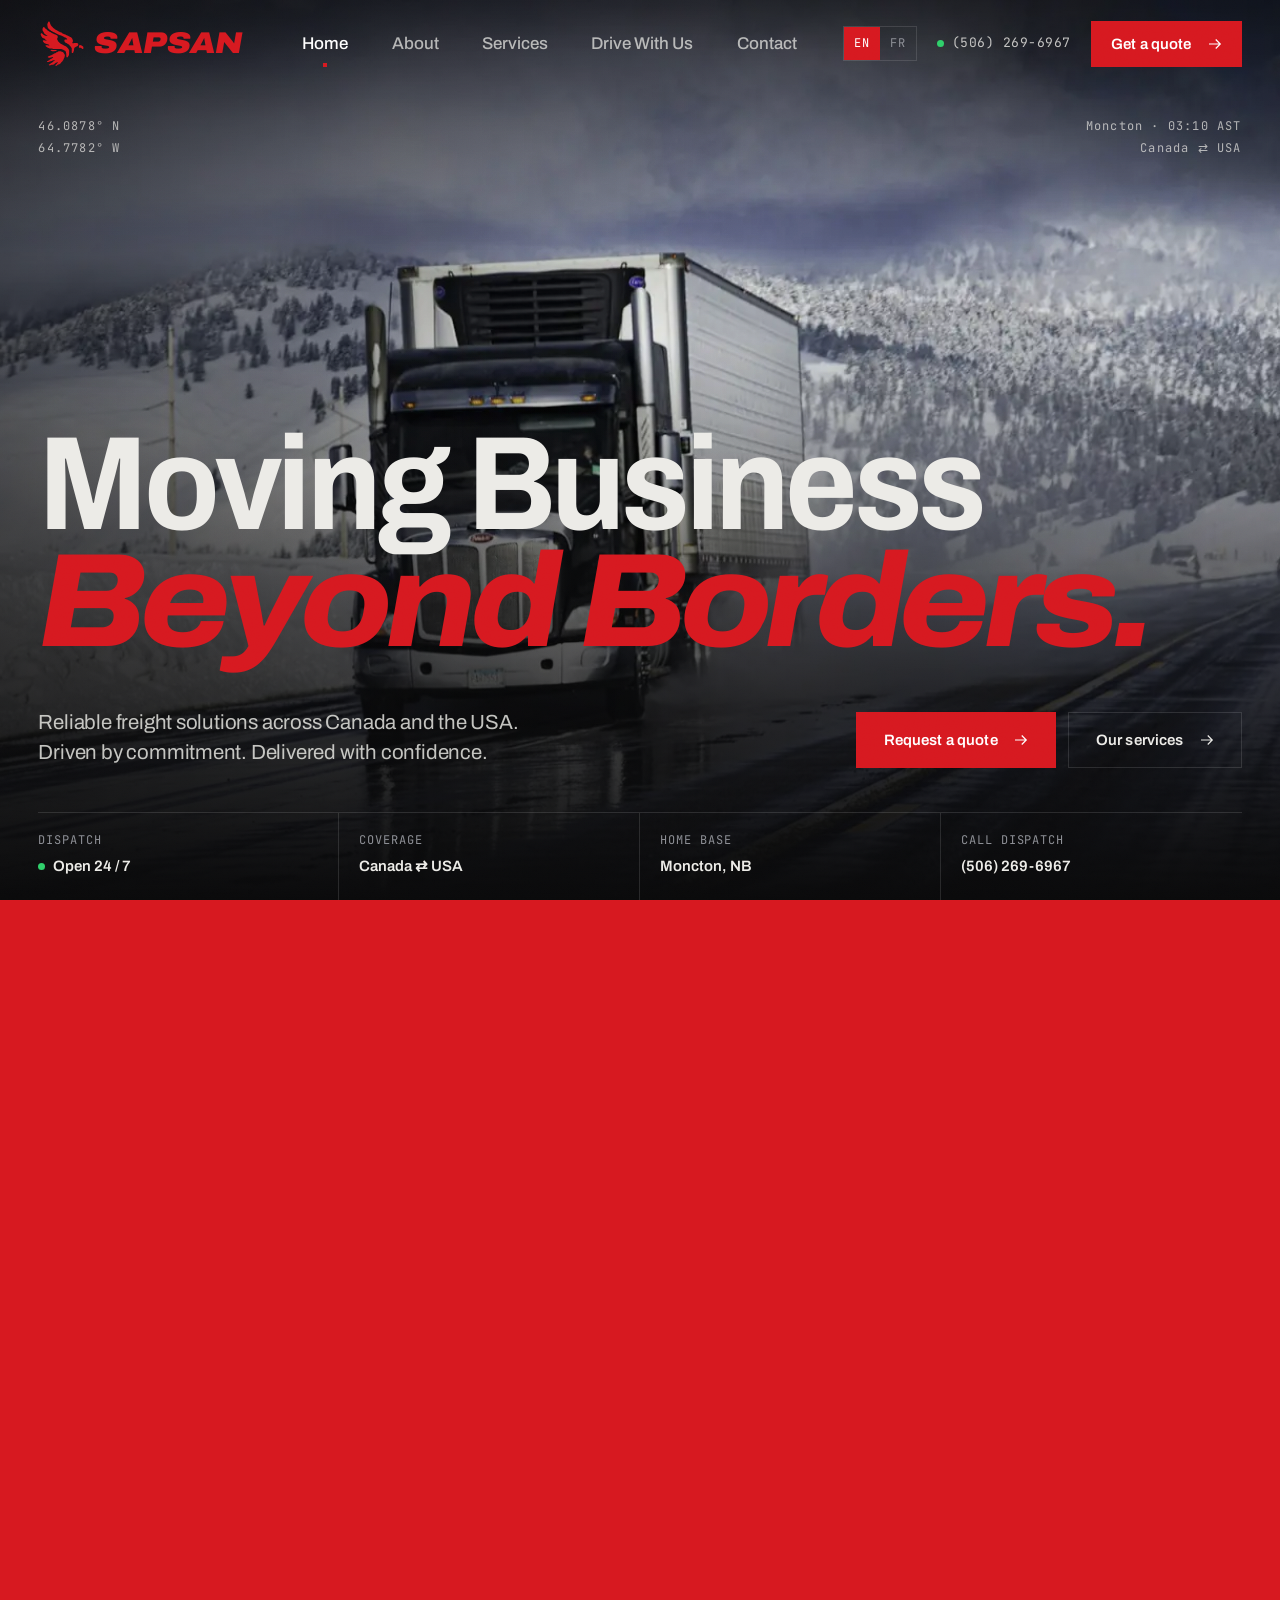
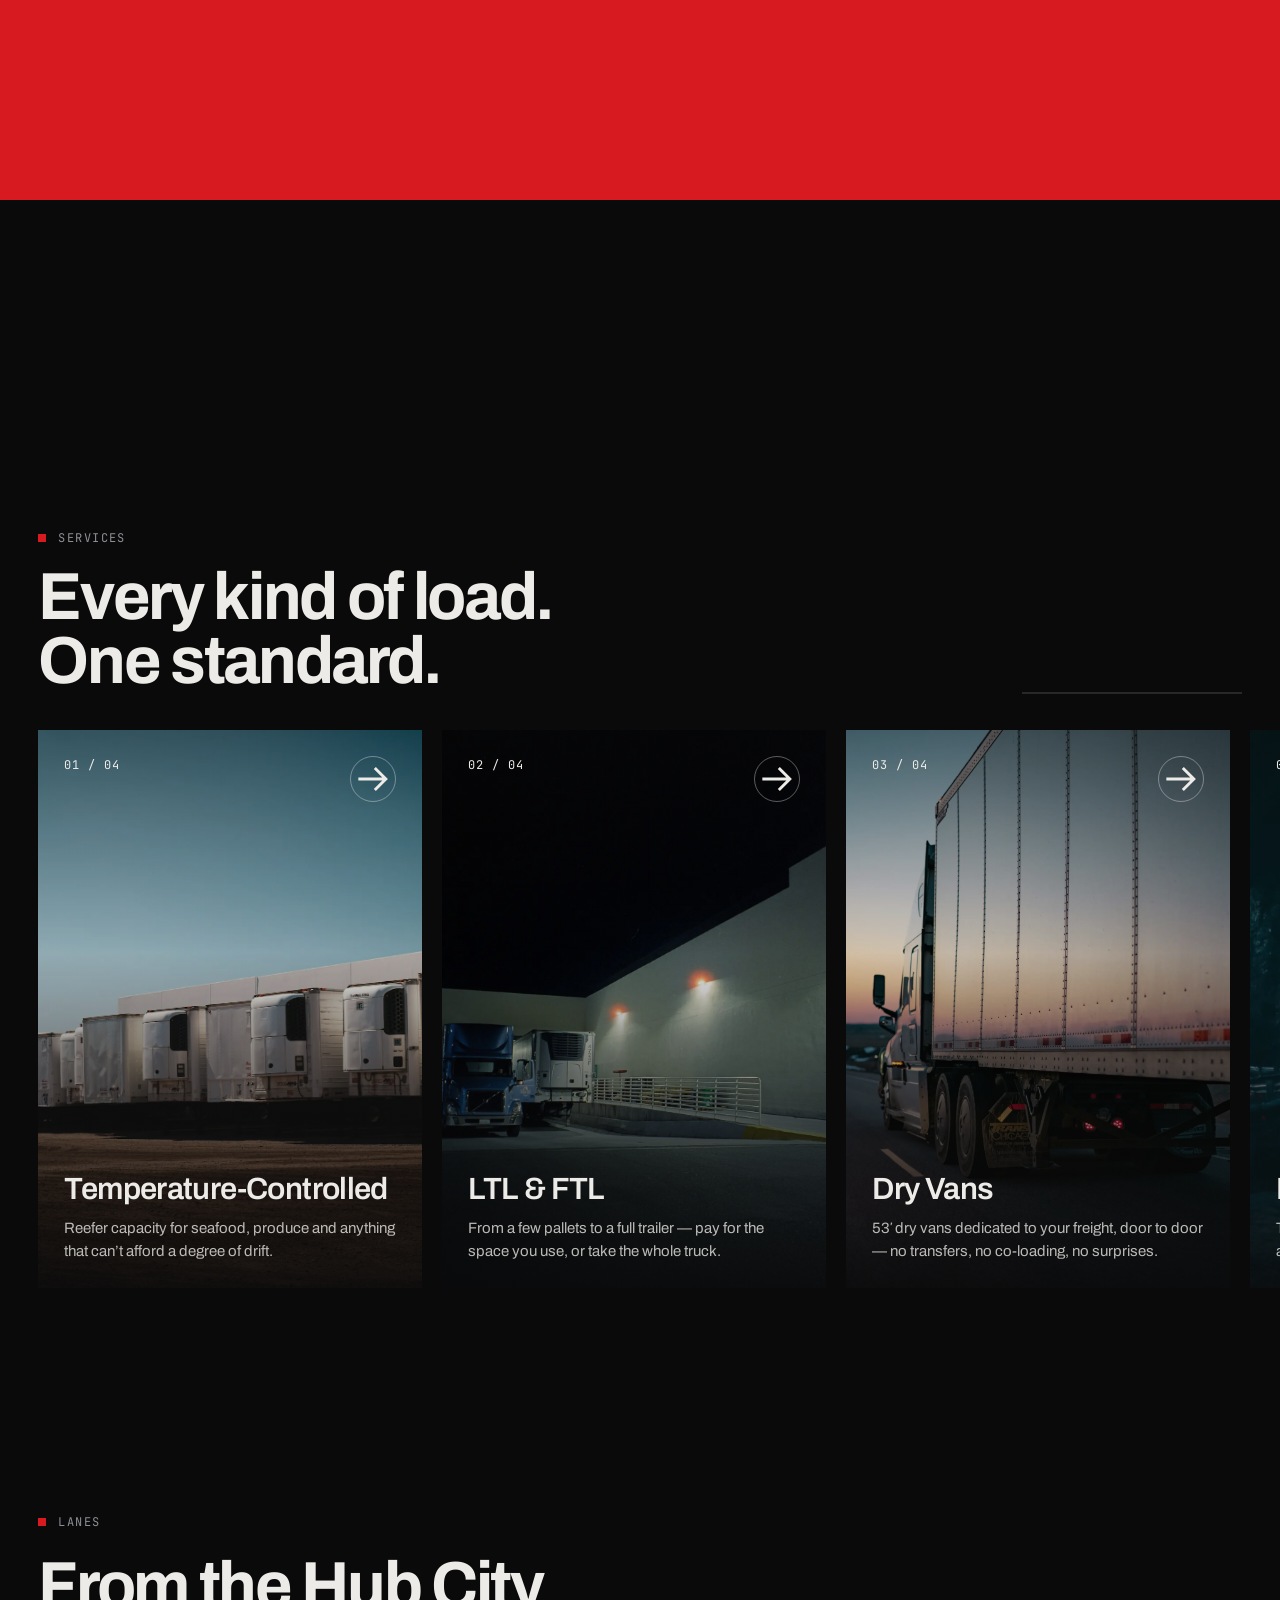
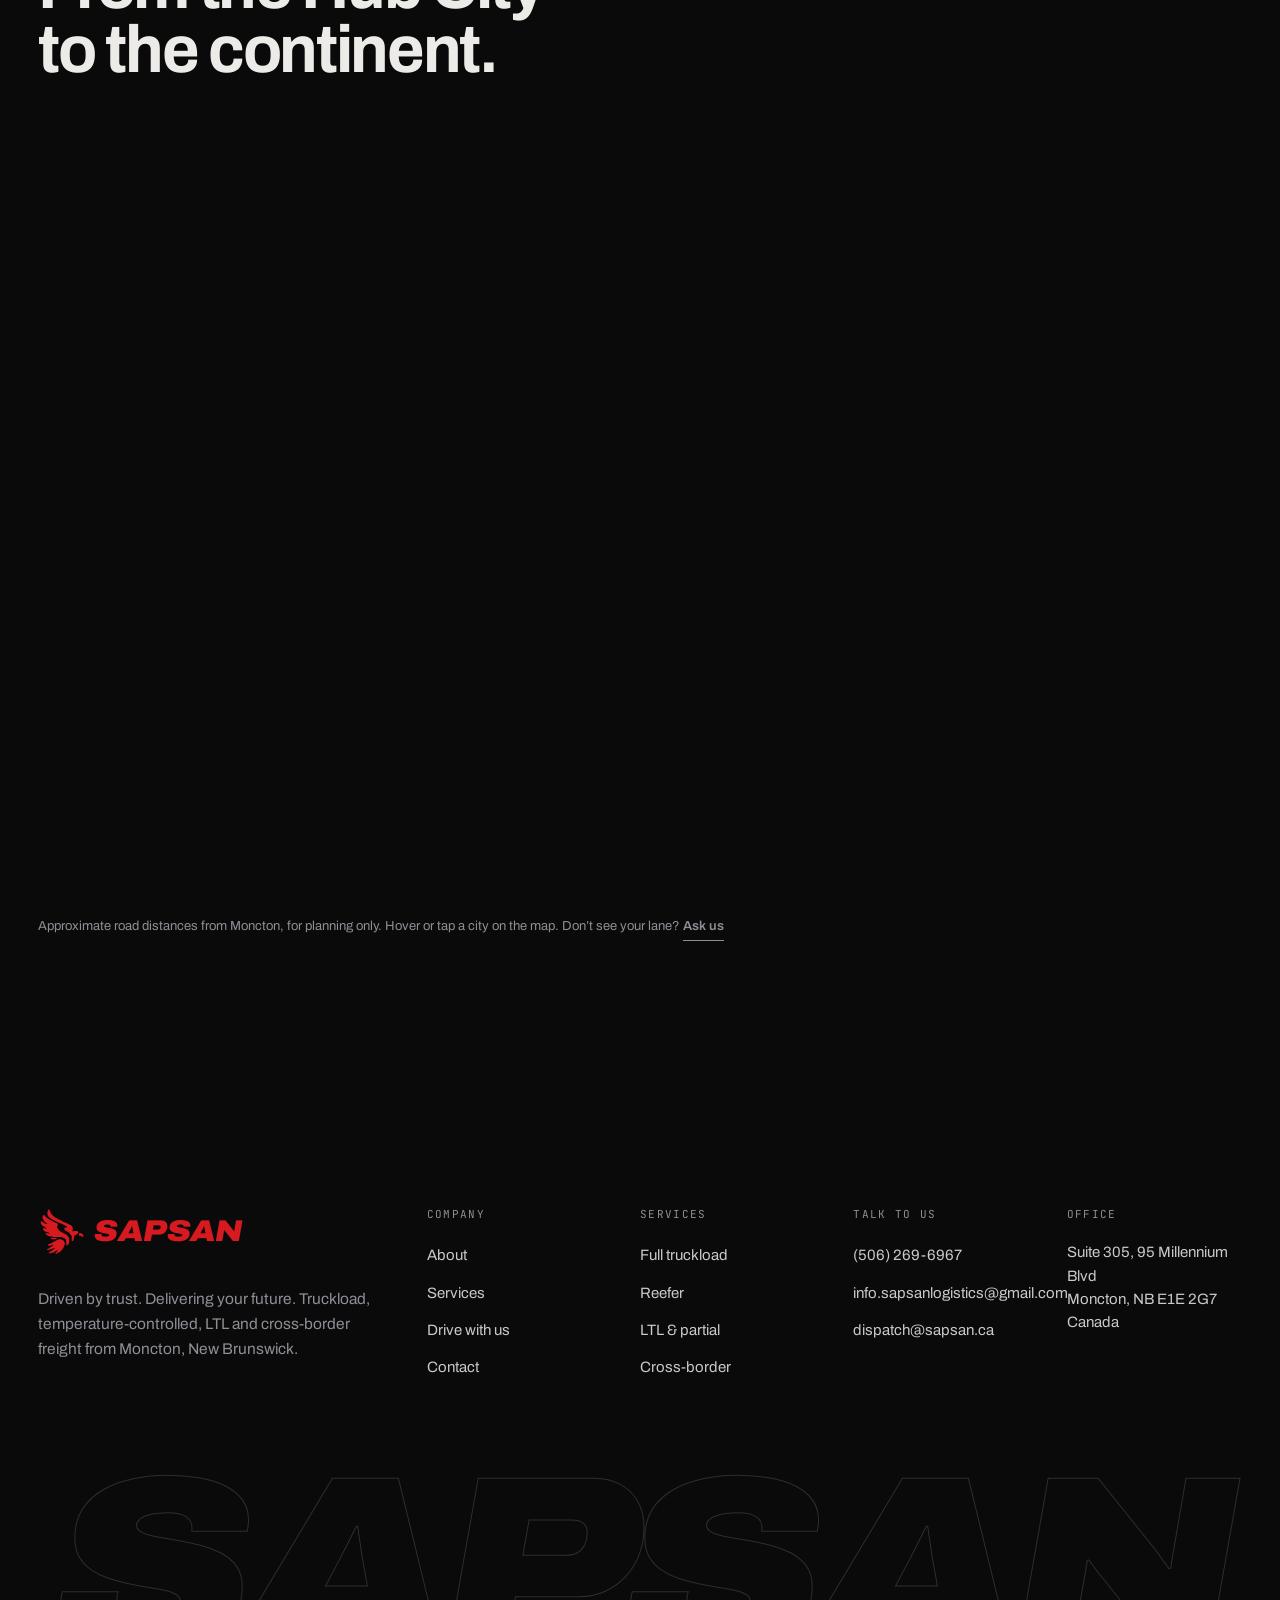
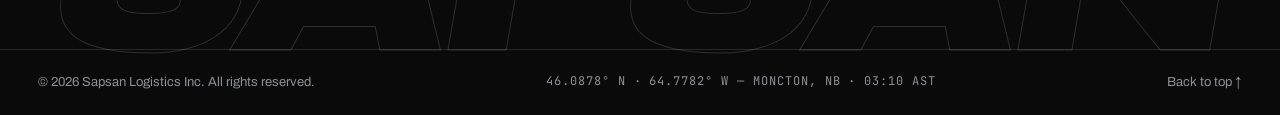
==== commit 9f2a1504: "Apply client edits: new homepage copy, EN/FR switch, Suite 305 Homepage - New hero ("Moving Business" ====
--- a/index.html
+++ b/index.html
@@ -4,21 +4,21 @@
 <meta charset="utf-8">
 <meta name="viewport" content="width=device-width, initial-scale=1">
 <title>Sapsan Logistics Inc — Trucking & Freight from Moncton, NB</title>
-<meta name="description" content="Sapsan Logistics Inc is a Moncton, New Brunswick trucking and logistics company moving full truckload, reefer, flatbed and cross-border freight between Canada and the USA. Dispatch 24/7.">
+<meta name="description" content="Sapsan Logistics Inc is a Moncton, New Brunswick trucking and logistics company moving full truckload, reefer, LTL and cross-border freight between Canada and the USA. Dispatch 24/7.">
 <meta name="theme-color" content="#0a0a0b">
 <link rel="canonical" href="https://sapsan.ca/">
 <meta property="og:type" content="website">
 <meta property="og:site_name" content="Sapsan Logistics Inc">
 <meta property="og:title" content="Sapsan Logistics Inc — Trucking & Freight from Moncton, NB">
-<meta property="og:description" content="Sapsan Logistics Inc is a Moncton, New Brunswick trucking and logistics company moving full truckload, reefer, flatbed and cross-border freight between Canada and the USA. Dispatch 24/7.">
+<meta property="og:description" content="Sapsan Logistics Inc is a Moncton, New Brunswick trucking and logistics company moving full truckload, reefer, LTL and cross-border freight between Canada and the USA. Dispatch 24/7.">
 <meta property="og:image" content="assets/img/og-image.jpg">
 <meta name="twitter:card" content="summary_large_image">
 <link rel="icon" href="assets/img/favicon.svg" type="image/svg+xml">
 <link rel="preload" href="assets/fonts/archivo-latin-wdth-normal.woff2" as="font" type="font/woff2" crossorigin>
 <link rel="stylesheet" href="assets/css/style.css">
-<script>(function(d){var h=d.documentElement;h.classList.add('js');try{if(sessionStorage.getItem('sapsan-loaded'))h.classList.add('no-loader');if(sessionStorage.getItem('sapsan-tx')){h.classList.add('from-transition','no-loader');sessionStorage.removeItem('sapsan-tx')}}catch(e){}})(document)</script>
+<script>(function(d){var h=d.documentElement;h.classList.add('js');try{if(sessionStorage.getItem('sapsan-loaded'))h.classList.add('no-loader');if(sessionStorage.getItem('sapsan-tx')){h.classList.add('from-transition','no-loader');sessionStorage.removeItem('sapsan-tx')}}catch(e){}try{if(localStorage.getItem('sapsan-lang')==='fr'){h.lang='fr-CA';h.classList.add('i18n-pending');setTimeout(function(){h.classList.remove('i18n-pending')},2500)}}catch(e){}})(document)</script>
 <link rel="preload" as="image" href="assets/img/hero-winter.webp">
-<script type="application/ld+json">{"@context": "https://schema.org", "@type": "MovingCompany", "name": "Sapsan Logistics Inc", "description": "Trucking and freight logistics \u2014 full truckload, reefer, flatbed, cross-border Canada/USA.", "telephone": "+1-506-269-6967", "email": "info.sapsanlogistics@gmail.com", "address": {"@type": "PostalAddress", "streetAddress": "95 Millennium Blvd, Suite 307", "addressLocality": "Moncton", "addressRegion": "NB", "postalCode": "E1E 2G7", "addressCountry": "CA"}, "geo": {"@type": "GeoCoordinates", "latitude": 46.1, "longitude": -64.78}, "areaServed": ["Canada", "United States"], "slogan": "Driven by trust. Delivering your future."}</script>
+<script type="application/ld+json">{"@context": "https://schema.org", "@type": "MovingCompany", "name": "Sapsan Logistics Inc", "description": "Trucking and freight logistics \u2014 full truckload, reefer, LTL, cross-border Canada/USA.", "telephone": "+1-506-269-6967", "email": "info.sapsanlogistics@gmail.com", "address": {"@type": "PostalAddress", "streetAddress": "95 Millennium Blvd, Suite 305", "addressLocality": "Moncton", "addressRegion": "NB", "postalCode": "E1E 2G7", "addressCountry": "CA"}, "geo": {"@type": "GeoCoordinates", "latitude": 46.1, "longitude": -64.78}, "areaServed": ["Canada", "United States"], "slogan": "Driven by trust. Delivering your future."}</script>
 </head>
 <body>
 <a class="skip" href="#main">Skip to content</a>
@@ -27,10 +27,11 @@
   <div class="wrap header__in">
     <a class="brand" href="index.html" aria-label="Sapsan Logistics Inc — home">
       <img class="brand__mark" src="assets/img/falcon.svg" alt="" width="40" height="45">
-      <span class="brand__word"><span class="brand__name">SAPSAN</span><span class="brand__sub">LOGISTICS INC</span></span>
+      <span class="brand__word"><span class="brand__name">SAPSAN</span></span>
     </a>
     <nav class="nav" aria-label="Primary"><a href="index.html" aria-current="page">Home</a><a href="about.html">About</a><a href="services.html">Services</a><a href="careers.html">Drive With Us</a><a href="contact.html">Contact</a></nav>
     <div class="header__cta">
+      <div class="lang" role="group" aria-label="Language"><button type="button" data-lang="en" aria-pressed="true">EN</button><button type="button" data-lang="fr" aria-pressed="false">FR</button></div>
       <a class="header__phone" href="tel:+15062696967"><span class="live-dot" aria-hidden="true"></span>(506) 269-6967</a>
       <a class="btn" href="contact.html#quote" data-magnetic>Get a quote <svg class="arr" viewBox="0 0 24 24" fill="none" stroke="currentColor" stroke-width="1.6" aria-hidden="true"><path d="M4 12h15M13 6l6 6-6 6"/></svg></a>
     </div>
@@ -41,6 +42,7 @@
   <nav aria-label="Mobile"><a href="index.html"><small>01</small>Home</a><a href="about.html"><small>02</small>About</a><a href="services.html"><small>03</small>Services</a><a href="careers.html"><small>04</small>Drive With Us</a><a href="contact.html"><small>05</small>Contact</a></nav>
   <div class="mmenu__foot">
     <span class="mono">Dispatch · 24/7</span>
+    <div class="lang" role="group" aria-label="Language"><button type="button" data-lang="en" aria-pressed="true">EN</button><button type="button" data-lang="fr" aria-pressed="false">FR</button></div>
     <a href="tel:+15062696967">(506) 269-6967</a>
     <a href="mailto:dispatch@sapsan.ca">dispatch@sapsan.ca</a>
   </div>
@@ -63,9 +65,9 @@
     <div class="hero__coords" style="text-align:right" data-hero-fade>Moncton · <span data-clock>--:--</span><br>Canada ⇄ USA</div>
   </div>
   <div class="wrap">
-    <h1 class="display hero__title" data-split>Logistics<br><em>beyond borders.</em></h1>
+    <h1 class="display hero__title" data-split>Moving Business<br><em>Beyond Borders.</em></h1>
     <div class="hero__row">
-      <p class="lead hero__sub" data-hero-fade>Truckload, reefer, flatbed and cross-border freight out of Moncton, New Brunswick — run by people who answer the phone and trucks that show up when we said they would.</p>
+      <p class="lead hero__sub" data-hero-fade>Reliable freight solutions across Canada and the USA. Driven by commitment. Delivered with confidence.</p>
       <div class="hero__actions" data-hero-fade>
         <a class="btn" href="contact.html#quote" data-magnetic>Request a quote <svg class="arr" viewBox="0 0 24 24" fill="none" stroke="currentColor" stroke-width="1.6" aria-hidden="true"><path d="M4 12h15M13 6l6 6-6 6"/></svg></a>
         <a class="btn btn--ghost" href="services.html">Our services <svg class="arr" viewBox="0 0 24 24" fill="none" stroke="currentColor" stroke-width="1.6" aria-hidden="true"><path d="M4 12h15M13 6l6 6-6 6"/></svg></a>
@@ -75,23 +77,23 @@
       <div><span class="mono muted">Dispatch</span><b><span class="live-dot"></span>Open 24 / 7</b></div>
       <div><span class="mono muted">Coverage</span><b>Canada ⇄ USA</b></div>
       <div><span class="mono muted">Home base</span><b>Moncton, NB</b></div>
-      <div><span class="mono muted">Explore</span><b class="scroll-cue"><i></i>Scroll</b></div>
+      <div><span class="mono muted">Call dispatch</span><b><a href="tel:+15062696967">(506) 269-6967</a></b></div>
     </div>
   </div>
 </section>
 
 <div class="marquee" aria-hidden="true"><div class="marquee__track">
-  <span>Full truckload</span><span>Reefer</span><span>Flatbed</span><span>Cross-border</span><span>Expedited</span><span>Dedicated</span><span>Full truckload</span><span>Reefer</span><span>Flatbed</span><span>Cross-border</span><span>Expedited</span><span>Dedicated</span>
+  <span>Full truckload</span><span>Reefer</span><span>LTL</span><span>Cross-border</span><span>Expedited</span><span>Dedicated</span><span>Full truckload</span><span>Reefer</span><span>LTL</span><span>Cross-border</span><span>Expedited</span><span>Dedicated</span>
 </div></div>
 
 <section class="section">
   <div class="wrap manifesto">
     <div class="manifesto__label"><span class="eyebrow">Who we are</span></div>
-    <p class="manifesto__text"><span class="w">Sapsan</span> <span class="w">is</span> <span class="w">the</span> <span class="w">Russian</span> <span class="w">name</span> <span class="w">for</span> <span class="w">the</span> <span class="w">peregrine</span> <span class="w">falcon</span> <span class="w">—</span> <span class="w">the</span> <span class="w">fastest</span> <span class="w">animal</span> <span class="w">on</span> <span class="w">earth.</span> <span class="w">We</span> <span class="w">built</span> <span class="w">a</span> <span class="w">carrier</span> <span class="w">around</span> <span class="w">the</span> <span class="w">same</span> <span class="w">instincts:</span> <span class="w red">sharp</span> <span class="w red">focus,</span> <span class="w red">total</span> <span class="w red">precision,</span> <span class="w">and</span> <span class="w">the</span> <span class="w">discipline</span> <span class="w">to</span> <span class="w">arrive</span> <span class="w">exactly</span> <span class="w">when</span> <span class="w">it</span> <span class="w">matters.</span></p>
+    <p class="manifesto__text">Sapsan Logistics Inc. is a Canadian-based transportation and logistics company providing <span class="red">reliable, safe, and efficient freight solutions</span> throughout Canada, the USA, and beyond. We are committed to on-time delivery, operational excellence, and building long-term partnerships with our customers.</p>
     <div class="manifesto__foot">
-      <div class="figure-fact" data-reveal><b><span data-count="24">24</span><sup>/7</sup></b><p>Dispatch and load tracking — nights, weekends and holidays included.</p></div>
-      <div class="figure-fact" data-reveal><b><span data-count="2">2</span><sup>countries</sup></b><p>One carrier, one point of contact, from the Maritimes to the U.S. Southeast.</p></div>
-      <div class="figure-fact" data-reveal><b><span data-count="390">390</span><sup>km/h</sup></b><p>A peregrine’s hunting dive. We stay well under the limit — but we like the attitude.</p></div>
+      <div class="figure-fact" data-reveal><svg class="figure-fact__ic" viewBox="0 0 24 24" fill="none" stroke="currentColor" stroke-width="1.6" aria-hidden="true"><circle cx="12" cy="12" r="9"/><path d="M12 7v5l3 2"/></svg><b><span data-count="24">24</span><sup>/7</sup></b><p>Dispatch and load tracking — nights, weekends and holidays included.</p></div>
+      <div class="figure-fact" data-reveal><svg class="figure-fact__ic" viewBox="0 0 24 24" fill="none" stroke="currentColor" stroke-width="1.6" aria-hidden="true"><path d="M9 4L3 6v14l6-2 6 2 6-2V4l-6 2-6-2z"/><path d="M9 4v14M15 6v14"/></svg><b><span data-count="2">2</span><sup>countries</sup></b><p>One carrier, one point of contact, from the Maritimes to the U.S. Southeast.</p></div>
+      <div class="figure-fact" data-reveal><svg class="figure-fact__ic" viewBox="0 0 24 24" fill="none" stroke="currentColor" stroke-width="1.6" aria-hidden="true"><path d="M4 16a8 8 0 1 1 16 0"/><path d="M12 16l4-5"/><path d="M4 20h16"/></svg><b><span data-count="390">390</span><sup>km/h</sup></b><p>A peregrine’s hunting dive. We stay well under the limit — but we like the attitude.</p></div>
     </div>
   </div>
 </section>
@@ -107,34 +109,22 @@
     </div>
     <div class="hs__view">
       <div class="hs__track">
-        <a class="scard" href="services.html#truckload">
-        <img src="assets/img/volvo-sunset.webp" alt="" loading="lazy">
-        <div class="scard__top"><span class="mono">01 / 07</span><span class="scard__go"><svg class="arr" viewBox="0 0 24 24" fill="none" stroke="currentColor" stroke-width="1.6" aria-hidden="true"><path d="M4 12h15M13 6l6 6-6 6"/></svg></span></div>
-        <div><h3 class="h3">Full Truckload</h3><p>53′ dry vans dedicated to your freight, door to door — no transfers, no co-loading, no surprises.</p></div>
-      </a><a class="scard" href="services.html#reefer">
-        <img src="assets/img/reefer-red.webp" alt="" loading="lazy">
-        <div class="scard__top"><span class="mono">02 / 07</span><span class="scard__go"><svg class="arr" viewBox="0 0 24 24" fill="none" stroke="currentColor" stroke-width="1.6" aria-hidden="true"><path d="M4 12h15M13 6l6 6-6 6"/></svg></span></div>
+        <a class="scard" href="services.html#reefer">
+        <img src="assets/img/reefer-yard.webp" alt="" loading="lazy">
+        <div class="scard__top"><span class="mono">01 / 04</span><span class="scard__go"><svg class="arr" viewBox="0 0 24 24" fill="none" stroke="currentColor" stroke-width="1.6" aria-hidden="true"><path d="M4 12h15M13 6l6 6-6 6"/></svg></span></div>
         <div><h3 class="h3">Temperature-Controlled</h3><p>Reefer capacity for seafood, produce and anything that can’t afford a degree of drift.</p></div>
-      </a><a class="scard" href="services.html#flatbed">
-        <img src="assets/img/flatbed-steel.webp" alt="" loading="lazy">
-        <div class="scard__top"><span class="mono">03 / 07</span><span class="scard__go"><svg class="arr" viewBox="0 0 24 24" fill="none" stroke="currentColor" stroke-width="1.6" aria-hidden="true"><path d="M4 12h15M13 6l6 6-6 6"/></svg></span></div>
-        <div><h3 class="h3">Flatbed & Step-Deck</h3><p>Lumber, steel, machinery and building materials — secured, tarped and documented.</p></div>
-      </a><a class="scard" href="services.html#cross-border">
-        <img src="assets/img/highway-dusk.webp" alt="" loading="lazy">
-        <div class="scard__top"><span class="mono">04 / 07</span><span class="scard__go"><svg class="arr" viewBox="0 0 24 24" fill="none" stroke="currentColor" stroke-width="1.6" aria-hidden="true"><path d="M4 12h15M13 6l6 6-6 6"/></svg></span></div>
-        <div><h3 class="h3">Cross-Border</h3><p>Canada ⇄ USA lanes with eManifest filed and customs brokers looped in before wheels turn.</p></div>
       </a><a class="scard" href="services.html#ltl">
-        <img src="assets/img/dock-doors.webp" alt="" loading="lazy">
-        <div class="scard__top"><span class="mono">05 / 07</span><span class="scard__go"><svg class="arr" viewBox="0 0 24 24" fill="none" stroke="currentColor" stroke-width="1.6" aria-hidden="true"><path d="M4 12h15M13 6l6 6-6 6"/></svg></span></div>
-        <div><h3 class="h3">LTL & Partial</h3><p>Pay for the floor space you use. Ideal for steady, smaller shipments out of the Maritimes.</p></div>
+        <img src="assets/img/dock-night.webp" alt="" loading="lazy">
+        <div class="scard__top"><span class="mono">02 / 04</span><span class="scard__go"><svg class="arr" viewBox="0 0 24 24" fill="none" stroke="currentColor" stroke-width="1.6" aria-hidden="true"><path d="M4 12h15M13 6l6 6-6 6"/></svg></span></div>
+        <div><h3 class="h3">LTL &amp; FTL</h3><p>From a few pallets to a full trailer — pay for the space you use, or take the whole truck.</p></div>
+      </a><a class="scard" href="services.html#truckload">
+        <img src="assets/img/trailer.webp" alt="" loading="lazy">
+        <div class="scard__top"><span class="mono">03 / 04</span><span class="scard__go"><svg class="arr" viewBox="0 0 24 24" fill="none" stroke="currentColor" stroke-width="1.6" aria-hidden="true"><path d="M4 12h15M13 6l6 6-6 6"/></svg></span></div>
+        <div><h3 class="h3">Dry Vans</h3><p>53′ dry vans dedicated to your freight, door to door — no transfers, no co-loading, no surprises.</p></div>
       </a><a class="scard" href="services.html#expedited">
-        <img src="assets/img/motion.webp" alt="" loading="lazy">
-        <div class="scard__top"><span class="mono">06 / 07</span><span class="scard__go"><svg class="arr" viewBox="0 0 24 24" fill="none" stroke="currentColor" stroke-width="1.6" aria-hidden="true"><path d="M4 12h15M13 6l6 6-6 6"/></svg></span></div>
-        <div><h3 class="h3">Expedited & Team</h3><p>Two-driver teams keep time-critical freight moving around the clock.</p></div>
-      </a><a class="scard" href="services.html#dedicated">
-        <img src="assets/img/reefer-yard.webp" alt="" loading="lazy">
-        <div class="scard__top"><span class="mono">07 / 07</span><span class="scard__go"><svg class="arr" viewBox="0 0 24 24" fill="none" stroke="currentColor" stroke-width="1.6" aria-hidden="true"><path d="M4 12h15M13 6l6 6-6 6"/></svg></span></div>
-        <div><h3 class="h3">Dedicated Fleet</h3><p>Trucks and drivers assigned to your network, on your schedule, under your standards.</p></div>
+        <img src="assets/img/mountain-road.webp" alt="" loading="lazy">
+        <div class="scard__top"><span class="mono">04 / 04</span><span class="scard__go"><svg class="arr" viewBox="0 0 24 24" fill="none" stroke="currentColor" stroke-width="1.6" aria-hidden="true"><path d="M4 12h15M13 6l6 6-6 6"/></svg></span></div>
+        <div><h3 class="h3">Expedited Services</h3><p>Two-driver teams keep time-critical freight moving around the clock.</p></div>
       </a>
         <a class="scard scard--end" href="services.html">
           <span class="mono">+ logistics solutions</span>
@@ -150,7 +140,7 @@
   <div class="wrap">
     <div class="shead">
       <div class="shead__l"><span class="eyebrow">Lanes</span><h2 class="h2" id="lanes-title" data-split>From the Hub City<br>to the continent.</h2></div>
-      <div class="shead__r" data-reveal><p>Moncton sits where the roads of New Brunswick, Nova Scotia and Prince Edward Island meet. From here our lanes run west to Central Canada and south into the United States. Pick a city to see the distance.</p></div>
+      <div class="shead__r" data-reveal><p>Strategically located in Moncton, New Brunswick, SAPSAN LOGISTICS INC. connects Atlantic Canada with major commercial destinations across Canada and the United States. Our transportation network is designed to support efficient freight movement, dependable delivery, and seamless connections between markets.</p><p>Explore our network and discover the distance between destinations.</p></div>
     </div>
     <div class="lanes">
       <div class="map" data-reveal="fade">
@@ -162,62 +152,11 @@
           <g id="cities"></g>
           <g class="hub"><circle class="ring" cx="785.3" cy="210.5" r="6"/><circle class="ring" cx="785.3" cy="210.5" r="6"/><circle class="core" cx="785.3" cy="210.5" r="6"/><text x="793.3" y="194.5">Moncton</text></g>
         </svg>
-        <div class="map__hud"><span class="mono muted">Lane network · from Moncton, NB</span><span class="mono muted">Live · <span data-clock>--:--</span></span></div>
+        <div class="map__hud"><span class="mono">Lane network · from Moncton, NB</span><span class="mono map__live"><span class="live-dot" aria-hidden="true"></span>Live · <span data-clock>--:--</span></span></div>
         <div class="map__readout"><span class="mono muted" data-readout-city>Moncton →</span><b data-readout-km>≈ 0 <small class="mono muted">km</small></b></div>
-        <div class="map__legend mono muted"><span><i style="background:#6a6b72"></i>Canada</span><span><i style="background:#3a3b41"></i>United States</span></div>
-      </div>
-      <div class="lanes__cols"><div class="lanes__col"><div class="lanes__region">Atlantic Canada</div><button class="lane" type="button" data-city="Saint John"><span>Saint John</span><span>≈ 155 km</span></button><button class="lane" type="button" data-city="Fredericton"><span>Fredericton</span><span>≈ 180 km</span></button><button class="lane" type="button" data-city="Charlottetown"><span>Charlottetown</span><span>≈ 170 km</span></button><button class="lane" type="button" data-city="Halifax"><span>Halifax</span><span>≈ 260 km</span></button><button class="lane" type="button" data-city="St. John's"><span>St. John's</span><span>≈ 1,350 km + ferry</span></button></div><div class="lanes__col"><div class="lanes__region">Central Canada</div><button class="lane" type="button" data-city="Québec City"><span>Québec City</span><span>≈ 700 km</span></button><button class="lane" type="button" data-city="Montréal"><span>Montréal</span><span>≈ 960 km</span></button><button class="lane" type="button" data-city="Ottawa"><span>Ottawa</span><span>≈ 1,150 km</span></button><button class="lane" type="button" data-city="Toronto"><span>Toronto</span><span>≈ 1,500 km</span></button></div><div class="lanes__col"><div class="lanes__region">U.S. Northeast</div><button class="lane" type="button" data-city="Portland, ME"><span>Portland, ME</span><span>≈ 620 km</span></button><button class="lane" type="button" data-city="Boston"><span>Boston</span><span>≈ 790 km</span></button><button class="lane" type="button" data-city="New York"><span>New York</span><span>≈ 1,140 km</span></button><button class="lane" type="button" data-city="Philadelphia"><span>Philadelphia</span><span>≈ 1,290 km</span></button></div><div class="lanes__col"><div class="lanes__region">U.S. Midwest & South</div><button class="lane" type="button" data-city="Detroit"><span>Detroit</span><span>≈ 1,870 km</span></button><button class="lane" type="button" data-city="Chicago"><span>Chicago</span><span>≈ 2,280 km</span></button><button class="lane" type="button" data-city="Columbus"><span>Columbus</span><span>≈ 2,050 km</span></button><button class="lane" type="button" data-city="Charlotte"><span>Charlotte</span><span>≈ 2,000 km</span></button><button class="lane" type="button" data-city="Atlanta"><span>Atlanta</span><span>≈ 2,400 km</span></button></div></div>
-      <p class="lanes__note">Approximate road distances from Moncton, for planning only. Don’t see your lane? <a class="link-u" href="contact.html#quote">Ask us</a></p>
-    </div>
-  </div>
-</section>
-
-<section class="section light" aria-labelledby="process-title">
-  <div class="wrap process">
-    <div class="process__head">
-      <span class="eyebrow">How it works</span>
-      <h2 class="h2" id="process-title" data-split>How a load<br>moves with us.</h2>
-      <p data-reveal>No portals to learn and no call centres. One dispatcher owns your load from the first call to the signed proof of delivery.</p>
-      <div style="margin-top:32px" data-reveal><a class="btn btn--dark" href="contact.html#quote" data-magnetic>Start with a quote <svg class="arr" viewBox="0 0 24 24" fill="none" stroke="currentColor" stroke-width="1.6" aria-hidden="true"><path d="M4 12h15M13 6l6 6-6 6"/></svg></a></div>
-    </div>
-    <div class="steps">
-      <div class="steps__rail"><i></i></div>
-      <div class="step"><span class="step__n">STEP 01</span><h3 class="h3">Quote</h3><p>Send the origin, destination, commodity and dates. We come back quickly with a clear, all-in rate — accessorials spelled out, not hidden.</p></div>
-      <div class="step"><span class="step__n">STEP 02</span><h3 class="h3">Book &amp; plan</h3><p>We confirm equipment, appointment times and paperwork. Cross-border loads get their eManifest and broker details lined up before pickup.</p></div>
-      <div class="step"><span class="step__n">STEP 03</span><h3 class="h3">Pick up</h3><p>Your driver arrives on time, inspects and secures the load, and you get a pickup confirmation with the trailer and seal numbers.</p></div>
-      <div class="step"><span class="step__n">STEP 04</span><h3 class="h3">Track</h3><p>GPS-tracked equipment and proactive check calls. If anything changes on the road — weather, traffic, a border delay — you hear it from us first.</p></div>
-      <div class="step"><span class="step__n">STEP 05</span><h3 class="h3">Deliver</h3><p>Delivered to the appointment, with signed POD and invoice sent the same day. Then we do it again next week.</p></div>
-    </div>
-  </div>
-</section>
-
-<section class="section" aria-labelledby="ind-title">
-  <div class="wrap">
-    <div class="shead">
-      <div class="shead__l"><span class="eyebrow">Industries</span><h2 class="h2" id="ind-title" data-split>Freight we know<br>inside out.</h2></div>
-      <div class="shead__r" data-reveal><p>Different freight, different rules. Our team plans around how your product needs to travel — temperature, securement, timing and paperwork.</p></div>
-    </div>
-    <div class="ind"><a class="ind__row" href="contact.html#quote"><span class="mono muted">01</span><h3>Retail & consumer goods</h3><p>Store replenishment, DC transfers and seasonal surges.</p><svg class="ic" viewBox="0 0 24 24" fill="none" stroke="currentColor" stroke-width="1.6" aria-hidden="true"><path d="M7 17L17 7M8 7h9v9"/></svg></a><a class="ind__row" href="contact.html#quote"><span class="mono muted">02</span><h3>Seafood & fisheries</h3><p>Live-to-frozen cold chain out of Atlantic Canada’s ports.</p><svg class="ic" viewBox="0 0 24 24" fill="none" stroke="currentColor" stroke-width="1.6" aria-hidden="true"><path d="M7 17L17 7M8 7h9v9"/></svg></a><a class="ind__row" href="contact.html#quote"><span class="mono muted">03</span><h3>Food & beverage</h3><p>Temperature-logged loads for producers, processors and grocers.</p><svg class="ic" viewBox="0 0 24 24" fill="none" stroke="currentColor" stroke-width="1.6" aria-hidden="true"><path d="M7 17L17 7M8 7h9v9"/></svg></a><a class="ind__row" href="contact.html#quote"><span class="mono muted">04</span><h3>Building materials & lumber</h3><p>Flatbed and step-deck for yards, mills and job sites.</p><svg class="ic" viewBox="0 0 24 24" fill="none" stroke="currentColor" stroke-width="1.6" aria-hidden="true"><path d="M7 17L17 7M8 7h9v9"/></svg></a><a class="ind__row" href="contact.html#quote"><span class="mono muted">05</span><h3>Manufacturing & industrial</h3><p>Inbound parts and outbound finished goods, on schedule.</p><svg class="ic" viewBox="0 0 24 24" fill="none" stroke="currentColor" stroke-width="1.6" aria-hidden="true"><path d="M7 17L17 7M8 7h9v9"/></svg></a><a class="ind__row" href="contact.html#quote"><span class="mono muted">06</span><h3>Automotive</h3><p>Parts, components and aftermarket freight across the border.</p><svg class="ic" viewBox="0 0 24 24" fill="none" stroke="currentColor" stroke-width="1.6" aria-hidden="true"><path d="M7 17L17 7M8 7h9v9"/></svg></a><a class="ind__row" href="contact.html#quote"><span class="mono muted">07</span><h3>Paper & forest products</h3><p>Pulp, paper and panel freight from the forests of the East.</p><svg class="ic" viewBox="0 0 24 24" fill="none" stroke="currentColor" stroke-width="1.6" aria-hidden="true"><path d="M7 17L17 7M8 7h9v9"/></svg></a><a class="ind__row" href="contact.html#quote"><span class="mono muted">08</span><h3>E-commerce & 3PL</h3><p>Line-haul between fulfilment centres and cross-docks.</p><svg class="ic" viewBox="0 0 24 24" fill="none" stroke="currentColor" stroke-width="1.6" aria-hidden="true"><path d="M7 17L17 7M8 7h9v9"/></svg></a></div>
-    <div class="ind__float" aria-hidden="true"><img src="assets/img/warehouse-aisle.webp" alt="" loading="lazy"><img src="assets/img/lighthouse.webp" alt="" loading="lazy"><img src="assets/img/trailer.webp" alt="" loading="lazy"><img src="assets/img/flatbed-steel.webp" alt="" loading="lazy"><img src="assets/img/forklift.webp" alt="" loading="lazy"><img src="assets/img/car-carrier.webp" alt="" loading="lazy"><img src="assets/img/mountain-road.webp" alt="" loading="lazy"><img src="assets/img/dock-night.webp" alt="" loading="lazy"></div>
-  </div>
-</section>
-
-<section class="band" aria-labelledby="band-title">
-  <div class="band__media"><img src="assets/img/mirror-sunset.webp" alt="View from a truck's side mirror at sunset" loading="lazy" data-parallax="8"></div>
-  <div class="wrap band__in">
-    <h2 class="h1" id="band-title" data-split>Safety isn’t a department.<br><em>It’s the job.</em></h2>
-    <p data-reveal>Pre-trip inspections every time. Electronic logging and hours-of-service respected without exception. Load securement done properly, not quickly. The safest load is the one that arrives — and so does the driver.</p>
-  </div>
-</section>
-
-<section class="cta" aria-labelledby="cta-title">
-  <img class="cta__mark" src="assets/img/falcon.svg" alt="" aria-hidden="true">
-  <div class="wrap cta__in">
-    <h2 class="display" id="cta-title" data-split>Freight to move?<br><em>Let’s talk.</em></h2>
-    <div class="cta__side" data-reveal>
-      <p>Tell us what, where and when. A real person from our Moncton office will come back to you with a clear rate and a plan.</p>
-      <a class="btn" href="contact.html#quote" data-magnetic>Request a quote <svg class="arr" viewBox="0 0 24 24" fill="none" stroke="currentColor" stroke-width="1.6" aria-hidden="true"><path d="M4 12h15M13 6l6 6-6 6"/></svg></a>
-      <a class="btn btn--ghost" href="tel:+15062696967">Call (506) 269-6967 <svg class="arr" viewBox="0 0 24 24" fill="none" stroke="currentColor" stroke-width="1.6" aria-hidden="true"><path d="M4 12h15M13 6l6 6-6 6"/></svg></a>
+        <div class="map__legend mono"><span><i style="background:#6a6b72"></i>Canada</span><span><i style="background:#3a3b41"></i>United States</span></div>
+      </div>
+      <p class="lanes__note">Approximate road distances from Moncton, for planning only. Hover or tap a city on the map. Don’t see your lane? <a class="link-u" href="contact.html#quote">Ask us</a></p>
     </div>
   </div>
 </section>
@@ -229,9 +168,9 @@
       <div class="footer__lead">
         <a class="brand" href="index.html" aria-label="Sapsan Logistics Inc — home">
           <img class="brand__mark" src="assets/img/falcon.svg" alt="" width="40" height="45">
-          <span class="brand__word"><span class="brand__name">SAPSAN</span><span class="brand__sub">LOGISTICS INC</span></span>
+          <span class="brand__word"><span class="brand__name">SAPSAN</span></span>
         </a>
-        <p>Driven by trust. Delivering your future. Truckload, temperature-controlled, flatbed and cross-border freight from Moncton, New Brunswick.</p>
+        <p>Driven by trust. Delivering your future. Truckload, temperature-controlled, LTL and cross-border freight from Moncton, New Brunswick.</p>
       </div>
       <div>
         <h4>Company</h4>
@@ -239,7 +178,7 @@
       </div>
       <div>
         <h4>Services</h4>
-        <ul><li><a href="services.html#truckload">Full truckload</a></li><li><a href="services.html#reefer">Reefer</a></li><li><a href="services.html#flatbed">Flatbed</a></li><li><a href="services.html#cross-border">Cross-border</a></li></ul>
+        <ul><li><a href="services.html#truckload">Full truckload</a></li><li><a href="services.html#reefer">Reefer</a></li><li><a href="services.html#ltl">LTL &amp; partial</a></li><li><a href="services.html#cross-border">Cross-border</a></li></ul>
       </div>
       <div>
         <h4>Talk to us</h4>
@@ -247,7 +186,7 @@
       </div>
       <div>
         <h4>Office</h4>
-        <address>Suite 307, 95 Millennium Blvd<br>Moncton, NB E1E 2G7<br>Canada</address>
+        <address>Suite 305, 95 Millennium Blvd<br>Moncton, NB E1E 2G7<br>Canada</address>
       </div>
     </div>
   </div>
@@ -262,6 +201,7 @@
 <script src="assets/js/ScrollTrigger.min.js" defer></script>
 <script src="assets/js/lenis.min.js" defer></script>
 <script>window.SAPSAN_LANES={"hub": [785.3, 210.5], "cities": [{"name": "Saint John", "xy": [761.8, 236.7], "km": 155, "mover": false, "minor": true}, {"name": "Fredericton", "xy": [748.3, 217.7], "km": 180, "mover": false, "minor": true}, {"name": "Charlottetown", "xy": [817.8, 202.4], "km": 170, "mover": false, "minor": true}, {"name": "Halifax", "xy": [814.4, 249.3], "km": 260, "mover": true}, {"name": "St. John's", "xy": [1014.5, 127.5], "km": 1350, "mover": false, "anchor": "end"}, {"name": "Québec City", "xy": [655.5, 198.3], "km": 700, "mover": false, "anchor": "end"}, {"name": "Montréal", "xy": [608.7, 237.2], "km": 960, "mover": true}, {"name": "Ottawa", "xy": [565.4, 239.2], "km": 1150, "mover": false, "anchor": "end"}, {"name": "Toronto", "xy": [487.5, 287.4], "km": 1500, "mover": true}, {"name": "Portland, ME", "xy": [678.2, 288.9], "km": 620, "mover": false}, {"name": "Boston", "xy": [662.8, 327.1], "km": 790, "mover": true}, {"name": "New York", "xy": [599.8, 375.7], "km": 1140, "mover": true}, {"name": "Philadelphia", "xy": [574.1, 397.5], "km": 1290, "mover": false}, {"name": "Detroit", "xy": [407.0, 319.1], "km": 1870, "mover": false}, {"name": "Chicago", "xy": [308.0, 319.5], "km": 2280, "mover": true, "anchor": "end"}, {"name": "Columbus", "xy": [401.4, 387.4], "km": 2050, "mover": false}, {"name": "Charlotte", "xy": [438.3, 527.9], "km": 2000, "mover": false}, {"name": "Atlanta", "xy": [349.6, 562.4], "km": 2400, "mover": false}]};</script>
+<script src="assets/js/i18n-fr.js" defer></script>
 <script src="assets/js/main.js" defer></script>
 </body>
 </html>
--- a/assets/css/style.css
+++ b/assets/css/style.css
@@ -30,7 +30,7 @@
   --max: 1520px;
   --ease: cubic-bezier(0.22, 1, 0.36, 1);
   --ease-in-out: cubic-bezier(0.76, 0, 0.24, 1);
-  --header-h: 76px;
+  --header-h: 88px;
 }
 
 /* ---------- Reset ---------- */
@@ -60,6 +60,7 @@
 ::selection { background: var(--red); color: #fff; }
 :focus-visible { outline: 2px solid var(--red); outline-offset: 3px; }
 
+.i18n-pending body { visibility: hidden; }
 .sr-only { position: absolute; width: 1px; height: 1px; padding: 0; margin: -1px; overflow: hidden; clip: rect(0 0 0 0); white-space: nowrap; border: 0; }
 .skip { position: fixed; top: 12px; left: 12px; z-index: 200; background: var(--red); color: #fff; padding: 10px 16px; transform: translateY(-200%); }
 .skip:focus { transform: none; }
@@ -165,13 +166,12 @@
 .header.is-hidden { transform: translateY(-100%); }
 .header__in { height: 100%; display: flex; align-items: center; gap: 32px; }
 .brand { display: inline-flex; align-items: center; gap: 10px; flex: none; }
-.brand__mark { width: 40px; height: auto; }
+.brand__mark { width: 46px; height: auto; }
 .brand__word { display: flex; flex-direction: column; line-height: 1; }
-.brand__name { font-weight: 900; font-style: italic; font-stretch: 112%; font-size: 23px; letter-spacing: -0.02em; color: var(--red); }
-.brand__sub { font-weight: 600; font-size: 8.5px; letter-spacing: 0.42em; margin-top: 4px; color: var(--text); }
-.nav { display: flex; gap: 4px; margin-left: auto; }
+.brand__name { font-weight: 900; font-style: italic; font-stretch: 112%; font-size: 30px; letter-spacing: -0.02em; color: var(--red); }
+.nav { display: flex; gap: clamp(4px, 1.2vw, 20px); margin-left: auto; }
 .nav a {
-  position: relative; padding: 8px 14px; font-size: 14.5px; font-weight: 500; color: rgba(236, 235, 231, 0.72);
+  position: relative; padding: 10px 14px; font-size: 17px; font-weight: 500; color: rgba(236, 235, 231, 0.72);
   transition: color 0.3s;
 }
 .nav a:hover, .nav a[aria-current="page"] { color: #fff; }
@@ -179,7 +179,11 @@
 .header__cta { display: flex; align-items: center; gap: 20px; }
 .header__phone { font-family: var(--f-mono); font-size: 13px; letter-spacing: 0.04em; color: rgba(236, 235, 231, 0.8); display: inline-flex; align-items: center; gap: 8px; }
 .header__phone:hover { color: #fff; }
-.header .btn { height: 44px; padding: 0 18px 0 20px; font-size: 14px; }
+.header .btn { height: 46px; padding: 0 18px 0 20px; font-size: 15px; }
+.lang { display: inline-flex; border: 1px solid var(--line); }
+.lang button { font-family: var(--f-mono); font-size: 12px; letter-spacing: .08em; padding: 7px 10px; color: var(--muted); transition: color .3s, background .3s; }
+.lang button:hover { color: #fff; }
+.lang button[aria-pressed="true"] { background: var(--red); color: #fff; }
 .burger { display: none; width: 44px; height: 44px; margin-left: auto; position: relative; }
 .burger span { position: absolute; left: 11px; right: 11px; height: 1.5px; background: #fff; transition: transform 0.5s var(--ease), top 0.5s var(--ease); }
 .burger span:nth-child(1) { top: 17px; }
@@ -251,10 +255,6 @@
 .hero__bar > div:first-child { padding-left: 0; }
 .hero__bar > div:last-child { border-right: 0; }
 .hero__bar b { font-weight: 600; font-size: 15px; display: inline-flex; align-items: center; gap: 8px; }
-.scroll-cue { display: inline-flex; align-items: center; gap: 10px; }
-.scroll-cue i { width: 1px; height: 26px; background: var(--line); position: relative; overflow: hidden; }
-.scroll-cue i::after { content: ""; position: absolute; left: 0; top: -40%; width: 1px; height: 40%; background: var(--red); animation: cue 1.8s var(--ease-in-out) infinite; }
-@keyframes cue { to { top: 100%; } }
 
 /* ---------- Page hero (inner pages) ---------- */
 .phero { position: relative; padding-top: calc(var(--header-h) + clamp(72px, 12vw, 170px)); padding-bottom: clamp(48px, 6vw, 88px); overflow: hidden; isolation: isolate; }
@@ -285,6 +285,7 @@
 html:not(.js) .manifesto__text .w { color: var(--text); }
 .manifesto__foot { grid-column: 4 / span 9; display: grid; grid-template-columns: repeat(3, 1fr); gap: var(--gutter); margin-top: clamp(48px, 6vw, 88px); }
 .figure-fact { border-top: 1px solid var(--line); padding-top: 18px; }
+.figure-fact__ic { width: 30px; height: 30px; color: var(--red); margin-bottom: 16px; }
 .figure-fact b { display: block; font-size: clamp(40px, 4.6vw, 72px); font-weight: 700; letter-spacing: -0.045em; line-height: 1; margin-bottom: 10px; font-variant-numeric: tabular-nums; }
 .figure-fact b sup { font-size: 0.4em; vertical-align: top; position: relative; top: 0.25em; margin-left: 4px; color: var(--red); letter-spacing: 0; }
 .figure-fact p { color: var(--muted); font-size: 15px; max-width: 260px; }
@@ -300,6 +301,7 @@
 
 /* ---------- Horizontal services ---------- */
 .hs { position: relative; overflow: hidden; }
+.hs + .section { padding-top: clamp(24px, 4vw, 56px); }
 .hs__pin { height: 100svh; display: flex; flex-direction: column; justify-content: center; padding-top: var(--header-h); }
 .hs__top { display: flex; justify-content: space-between; align-items: end; margin-bottom: clamp(28px, 4vh, 48px); gap: 24px; }
 .hs__progress { width: 220px; height: 2px; background: var(--line); position: relative; }
@@ -328,20 +330,6 @@
 
 /* ---------- Lane map ---------- */
 .lanes { display: grid; gap: clamp(32px, 4vw, 56px); }
-.lanes__cols { display: grid; grid-template-columns: repeat(4, minmax(0, 1fr)); gap: 0 var(--gutter); }
-.lanes__col { border-top: 1px solid var(--line); }
-.lane {
-  display: grid; grid-template-columns: 1fr auto; align-items: center; gap: 12px;
-  width: 100%; text-align: left;
-  padding: 11px 0; border-bottom: 1px solid var(--line);
-  transition: color .3s, padding .5s var(--ease);
-  color: rgba(236,235,231,.75);
-}
-.lane span:first-child { font-weight: 500; font-size: 16px; }
-.lane span:last-child { font-family: var(--f-mono); font-size: 12px; color: var(--muted); letter-spacing: 0.05em; }
-.lane:hover, .lane.is-active { color: #fff; padding-left: 12px; }
-.lane.is-active span:last-child { color: var(--red); }
-.lanes__region { font-family: var(--f-mono); font-size: 11px; letter-spacing: 0.12em; text-transform: uppercase; color: var(--red); padding: 18px 0 8px; }
 .lanes__note { margin-top: -12px; font-size: 13px; color: var(--muted); }
 .map { position: relative; background: var(--ink-2); border: 1px solid var(--line); overflow: hidden; }
 .map svg { width: 100%; height: auto; }
@@ -349,53 +337,29 @@
 .map__ca { stroke: #6a6b72; }
 .city.minor text { opacity: 0; transition: opacity .3s; }
 .city.minor.is-active text { opacity: 1; }
-.map__hud { position: absolute; left: 20px; top: 18px; right: 20px; display: flex; justify-content: space-between; pointer-events: none; }
+.map__hud { position: absolute; left: 20px; top: 18px; right: 20px; display: flex; justify-content: space-between; gap: 16px; pointer-events: none; }
+.map__hud .mono, .map__legend { color: var(--text); font-size: 13px; font-weight: 500; }
+.map__live { display: inline-flex; align-items: center; gap: 10px; }
 .map__readout { position: absolute; left: 20px; bottom: 18px; pointer-events: none; }
 .map__readout b { display: block; font-size: clamp(30px, 3.4vw, 52px); font-weight: 700; letter-spacing: -0.04em; line-height: 1; font-variant-numeric: tabular-nums; }
 .map__legend { position: absolute; right: 20px; bottom: 20px; display: flex; gap: 18px; pointer-events: none; }
 .map__legend span { display: inline-flex; align-items: center; gap: 8px; }
-.map__legend i { width: 8px; height: 8px; border-radius: 50%; }
+.map__legend i { width: 10px; height: 10px; border-radius: 50%; box-shadow: 0 0 0 1px rgba(255,255,255,.35); }
 .arc { fill: none; stroke: rgba(215,25,32,.35); stroke-width: 1.4; transition: stroke .3s, stroke-width .3s; }
 .arc.is-active { stroke: var(--red); stroke-width: 2.4; }
+.city { cursor: pointer; outline: none; }
 .city circle { fill: #fff; transition: r .3s; }
+.city circle.hit { fill: transparent; }
+.city:focus-visible circle:not(.hit) { fill: var(--red); }
 .city text { font-family: var(--f-mono); font-size: 10.5px; fill: rgba(236,235,231,.55); letter-spacing: 0.04em; transition: fill .3s; }
 .city.is-active text { fill: #fff; }
-.city.is-active circle { fill: var(--red); }
+.city.is-active circle:not(.hit) { fill: var(--red); }
 .hub circle.core { fill: var(--red); }
 .hub circle.ring { fill: none; stroke: var(--red); transform-box: fill-box; transform-origin: center; animation: ring 2.4s var(--ease) infinite; }
 .hub circle.ring:nth-of-type(2) { animation-delay: 1.2s; }
 @keyframes ring { from { transform: scale(1); opacity: .9; } to { transform: scale(5); opacity: 0; } }
 .hub text { font-family: var(--f-sans); font-weight: 700; font-size: 16px; fill: #fff; letter-spacing: -0.01em; }
 .truck-dot { fill: #fff; }
-
-/* ---------- Process ---------- */
-.process { display: grid; grid-template-columns: minmax(0, 5fr) minmax(0, 7fr); gap: var(--gutter); }
-.process__head { position: sticky; top: calc(var(--header-h) + 40px); align-self: start; }
-.process__head .eyebrow { margin-bottom: 24px; }
-.process__head p { color: var(--muted-dark); margin-top: 24px; max-width: 420px; }
-.steps { position: relative; padding-left: 48px; }
-.steps__rail { position: absolute; left: 7px; top: 8px; bottom: 8px; width: 2px; background: var(--line-dark); }
-.steps__rail i { position: absolute; inset: 0; background: var(--red); transform-origin: top; transform: scaleY(0); }
-.step { position: relative; padding-bottom: clamp(48px, 6vw, 84px); }
-.step:last-child { padding-bottom: 0; }
-.step::before { content: ""; position: absolute; left: -48px; top: 6px; width: 16px; height: 16px; border-radius: 50%; background: var(--paper); border: 2px solid var(--line-dark); transition: border-color .4s, background .4s; }
-.step.is-on::before { border-color: var(--red); background: var(--red); }
-.step__n { font-family: var(--f-mono); font-size: 12px; letter-spacing: .1em; color: var(--red); margin-bottom: 10px; display: block; }
-.step h3 { margin-bottom: 12px; }
-.step p { color: var(--muted-dark); max-width: 520px; }
-
-/* ---------- Industries (hover list) ---------- */
-.ind { border-top: 1px solid var(--line); }
-.ind__row { position: relative; display: grid; grid-template-columns: 80px minmax(0, 1fr) minmax(0, 1fr) 40px; gap: var(--gutter); align-items: center; padding: 26px 0; border-bottom: 1px solid var(--line); transition: color .4s; }
-.ind__row h3 { font-size: clamp(26px, 3.2vw, 48px); font-weight: 600; letter-spacing: -0.035em; line-height: 1.05; transition: transform .6s var(--ease); }
-.ind__row p { color: var(--muted); font-size: 15px; max-width: 420px; }
-.ind__row .ic { justify-self: end; width: 22px; height: 22px; opacity: .4; transition: opacity .3s, transform .6s var(--ease); }
-.ind__row:hover h3 { transform: translateX(14px); }
-.ind__row:hover .ic { opacity: 1; transform: translate(3px, -3px); color: var(--red); }
-.ind__float { position: fixed; left: 0; top: 0; z-index: 60; width: 300px; aspect-ratio: 4/5; pointer-events: none; overflow: hidden; opacity: 0; transform: translate(-50%, -50%) scale(.85); transition: opacity .35s, transform .5s var(--ease); }
-.ind__float.is-on { opacity: 1; transform: translate(-50%, -50%) scale(1); }
-.ind__float img { position: absolute; inset: 0; width: 100%; height: 100%; object-fit: cover; opacity: 0; transition: opacity .35s; }
-.ind__float img.is-on { opacity: 1; }
 
 /* ---------- Image band ---------- */
 .band { position: relative; height: clamp(520px, 92vh, 960px); overflow: hidden; display: flex; align-items: flex-end; isolation: isolate; }
@@ -588,7 +552,7 @@
 /* ---------- Responsive ---------- */
 @media (max-width: 1180px) {
   .nav, .header__phone { display: none; }
-  .header__cta { margin-left: auto; }
+  .header__cta { margin-left: auto; gap: 12px; }
   .burger { display: block; margin-left: 0; }
   .footer__grid { grid-template-columns: repeat(3, minmax(0, 1fr)); }
   .footer__lead { grid-column: 1 / -1; }
@@ -609,12 +573,6 @@
   .manifesto__label, .manifesto__text, .manifesto__foot { grid-column: 1 / -1; }
   .manifesto__foot { grid-template-columns: 1fr; }
   .shead__l, .shead__r { grid-column: 1 / -1; }
-  .lanes__cols { grid-template-columns: repeat(2, minmax(0, 1fr)); }
-  .process { grid-template-columns: 1fr; }
-  .process__head { position: static; margin-bottom: 48px; }
-  .ind__row { grid-template-columns: 48px minmax(0, 1fr) 24px; }
-  .ind__row p { display: none; }
-  .ind__float { display: none; }
   .band__in > :first-child, .band__in > :last-child { grid-column: 1 / -1; }
   .split__media, .split__body, .split--rev .split__media, .split--rev .split__body { grid-column: 1 / -1; order: 0; }
   .split__media { aspect-ratio: 4/3; margin-bottom: 16px; }
@@ -634,8 +592,9 @@
   :root { --header-h: 64px; }
   body { font-size: 16px; }
   .header .btn { display: none; }
-  .brand__mark { width: 34px; }
-  .brand__name { font-size: 20px; }
+  .brand__mark { width: 36px; }
+  .brand__name { font-size: 24px; }
+  .lang button { padding: 6px 8px; }
   .hero__meta { display: none; }
   .hero__actions .btn { flex: 1 1 100%; justify-content: space-between; }
   .hero__bar > div { padding: 14px 0 16px 14px; }
@@ -652,7 +611,6 @@
   .svc__specs dd { font-size: 14px; }
   .hero::before { background: linear-gradient(0deg, rgba(10,10,11,1) 0%, rgba(10,10,11,.82) 45%, rgba(10,10,11,.2) 75%, rgba(10,10,11,.5) 100%); }
   .map__legend, .map__hud > :last-child { display: none; }
-  .lanes__cols { grid-template-columns: 1fr; }
   .city text { font-size: 18px; }
   .mapframe__card { right: var(--gutter); }
   .qform__steps button { font-size: 10px; }
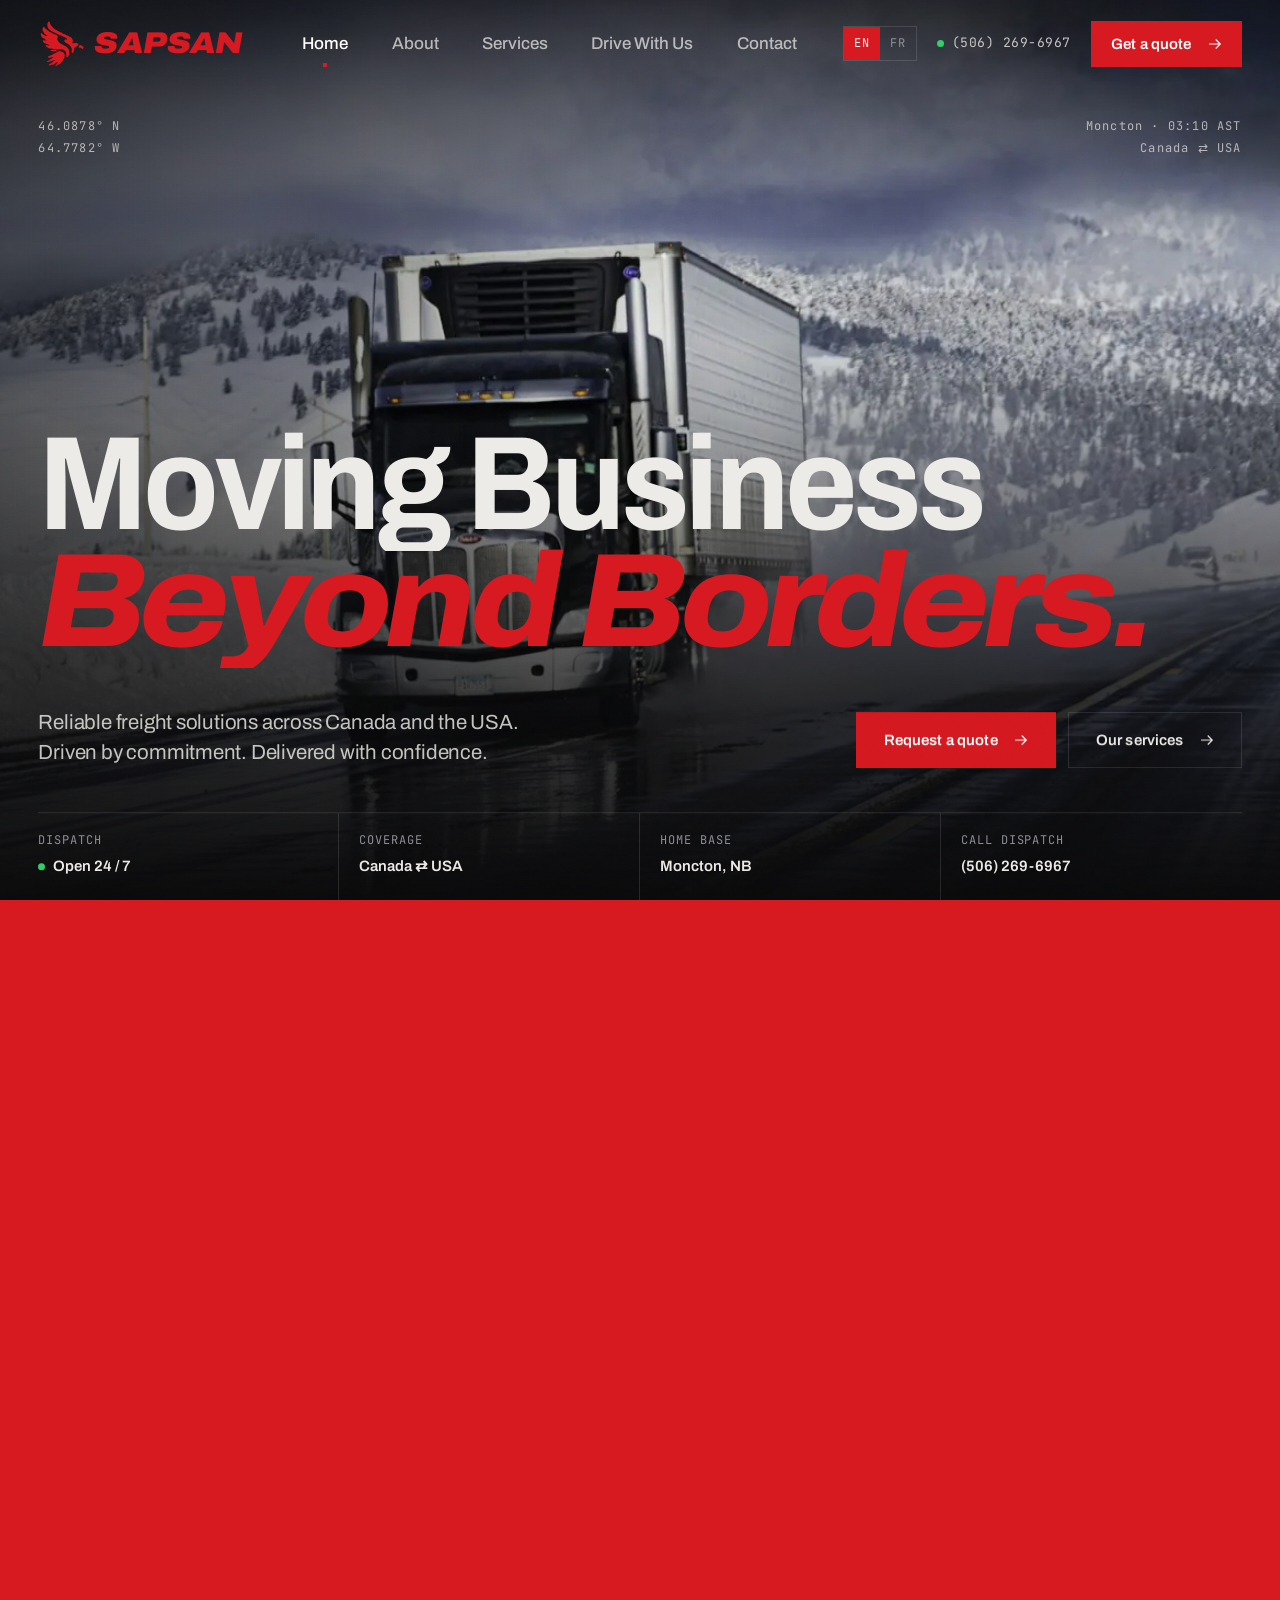
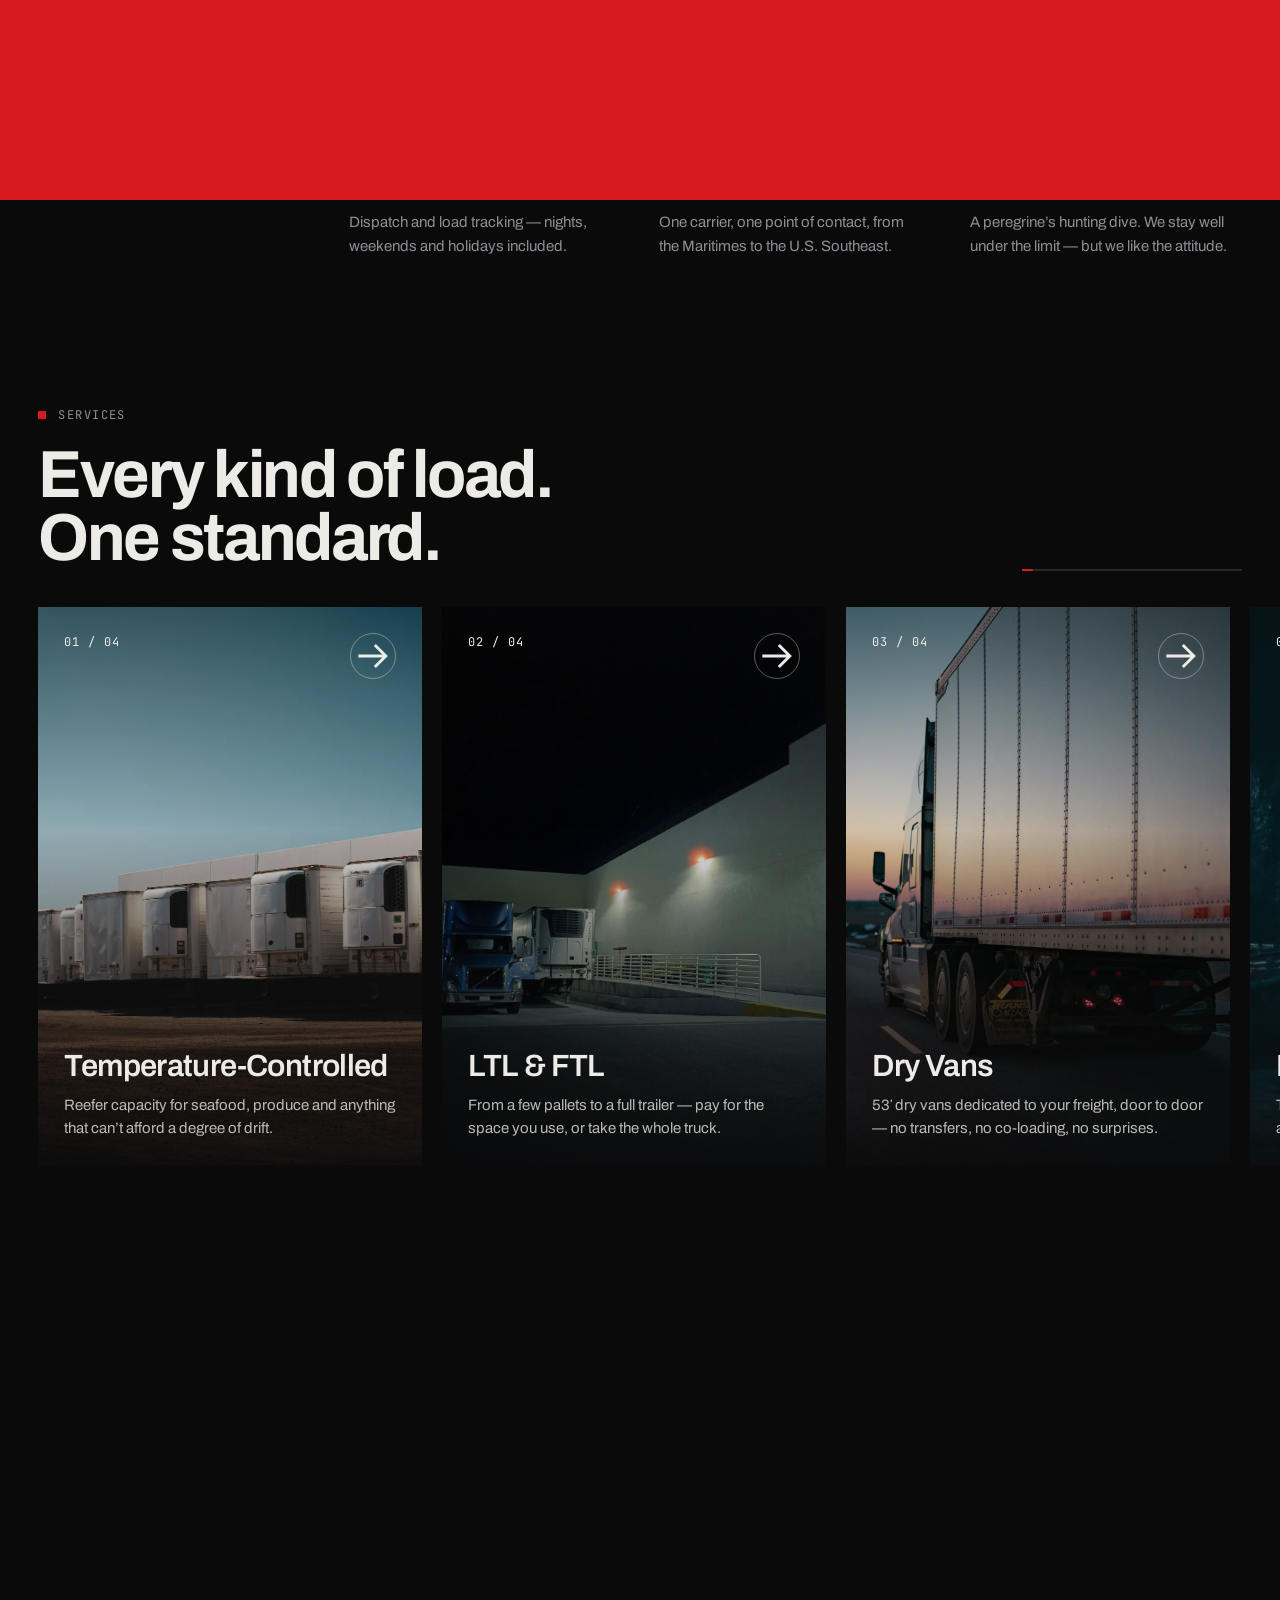
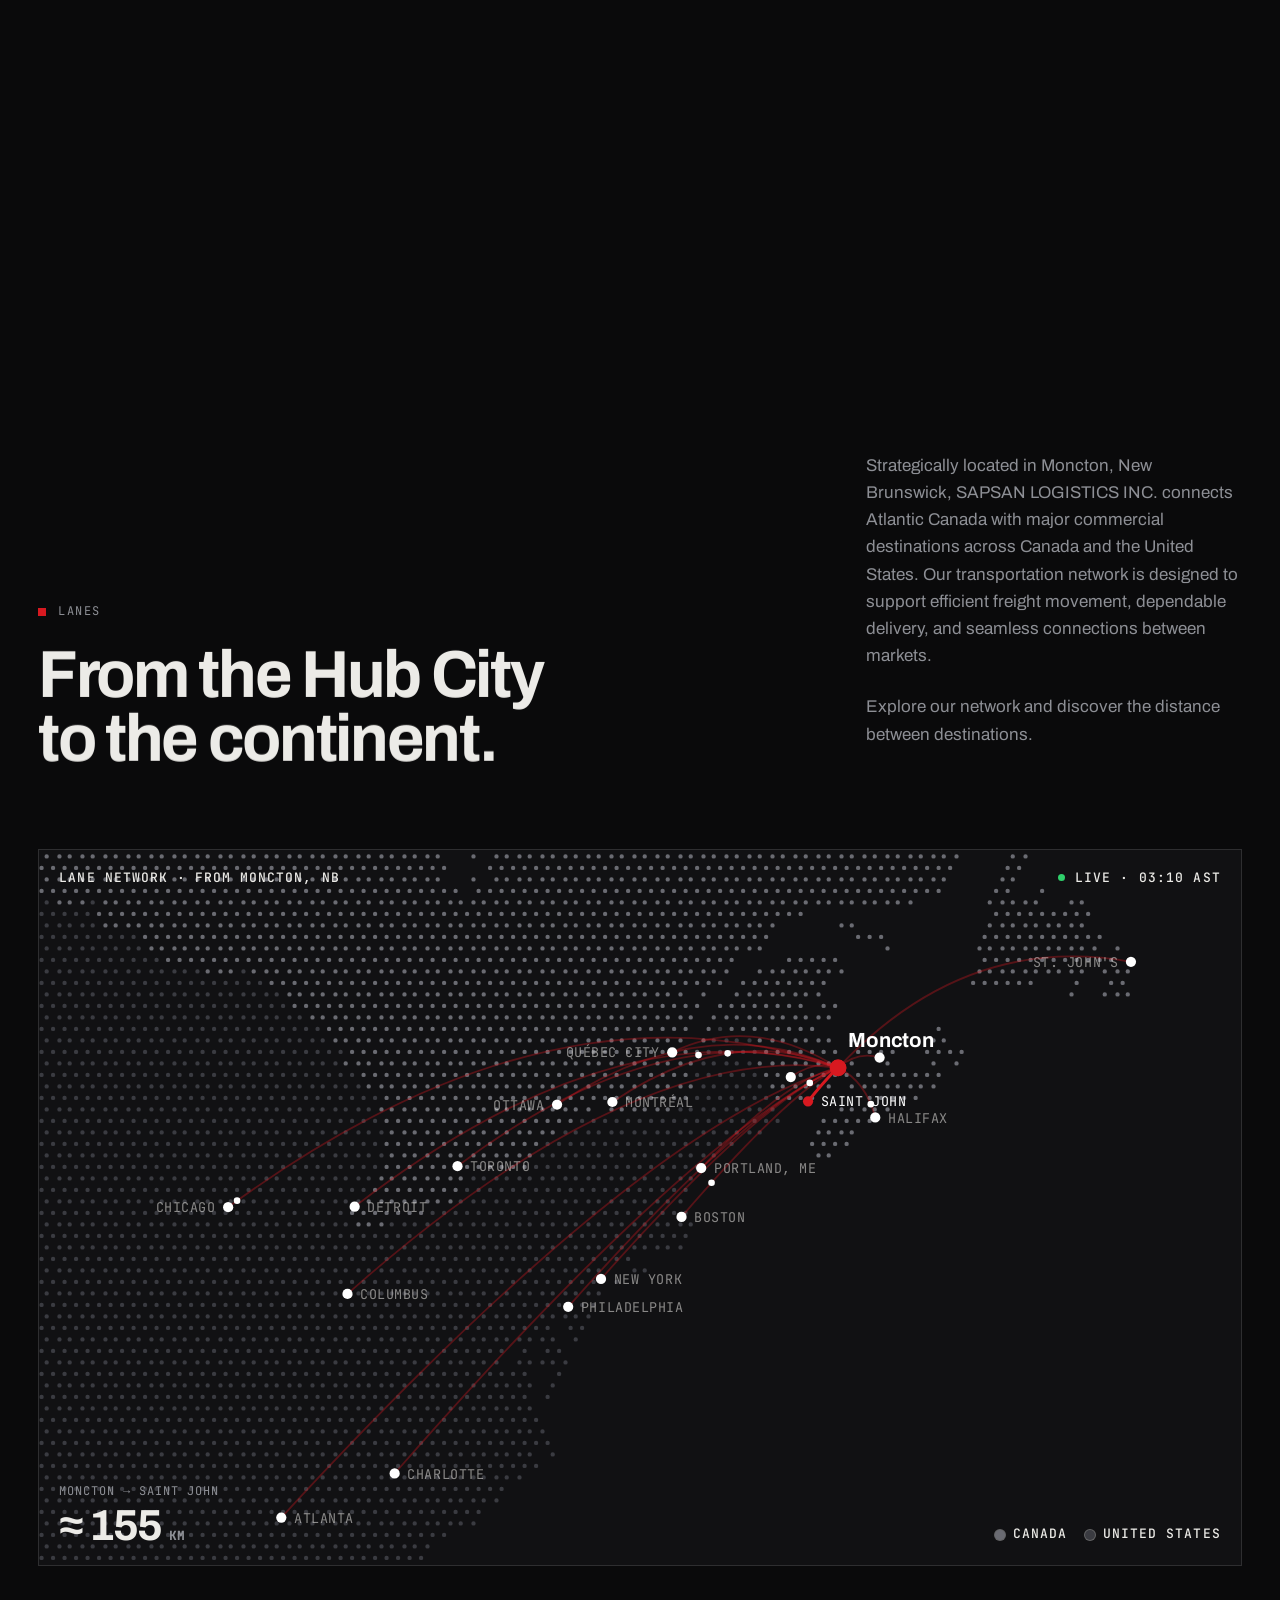
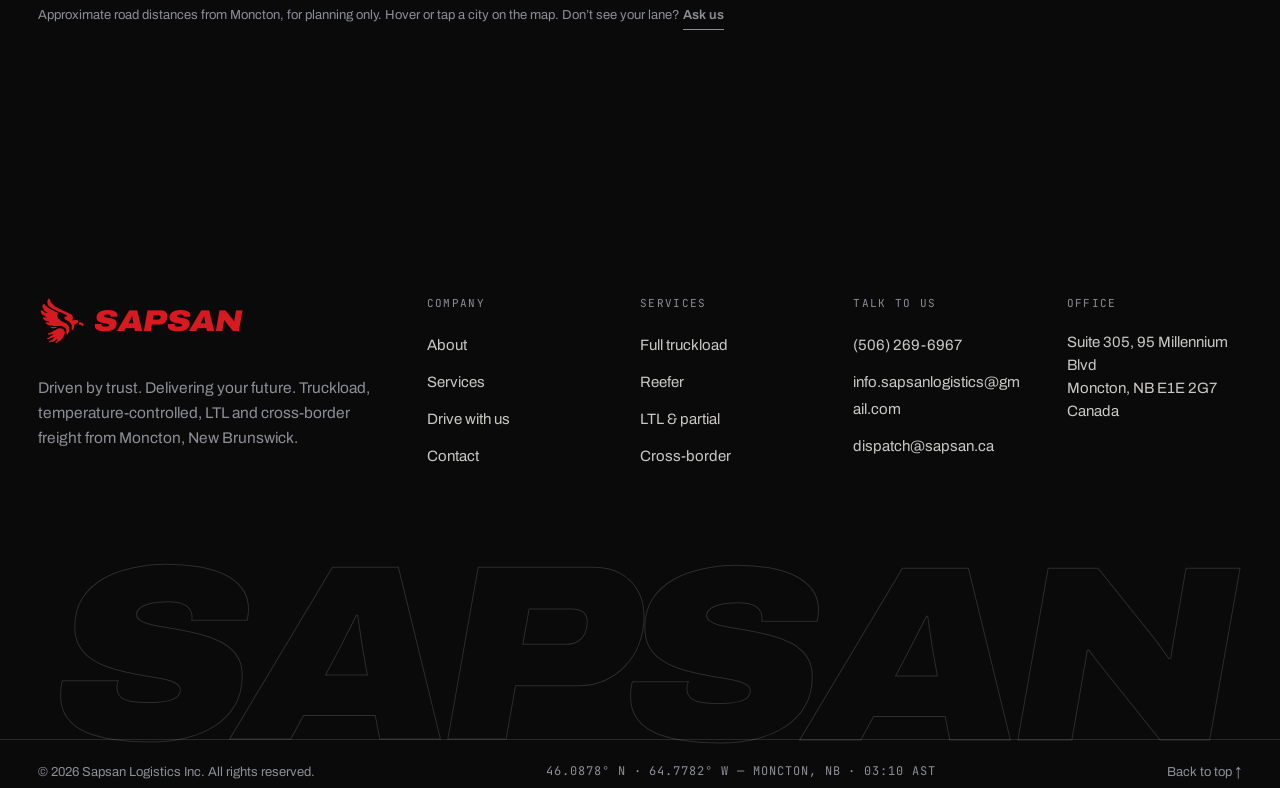
==== commit cd83e7a0: "Apply client edits round 2: trim About/Services, new story copy Home - Reduce the gap between the st" ====
--- a/index.html
+++ b/index.html
@@ -86,7 +86,7 @@
   <span>Full truckload</span><span>Reefer</span><span>LTL</span><span>Cross-border</span><span>Expedited</span><span>Dedicated</span><span>Full truckload</span><span>Reefer</span><span>LTL</span><span>Cross-border</span><span>Expedited</span><span>Dedicated</span>
 </div></div>
 
-<section class="section">
+<section class="section section--manifesto">
   <div class="wrap manifesto">
     <div class="manifesto__label"><span class="eyebrow">Who we are</span></div>
     <p class="manifesto__text">Sapsan Logistics Inc. is a Canadian-based transportation and logistics company providing <span class="red">reliable, safe, and efficient freight solutions</span> throughout Canada, the USA, and beyond. We are committed to on-time delivery, operational excellence, and building long-term partnerships with our customers.</p>
--- a/assets/css/style.css
+++ b/assets/css/style.css
@@ -50,9 +50,11 @@
   -webkit-font-smoothing: antialiased;
   -moz-osx-font-smoothing: grayscale;
   overflow-x: hidden;
+  overflow-wrap: break-word;
 }
 img, svg, video { display: block; max-width: 100%; }
 a { color: inherit; text-decoration: none; }
+a[href^="mailto:"] { overflow-wrap: anywhere; }
 button, input, select, textarea { font: inherit; color: inherit; }
 button { cursor: pointer; background: none; border: 0; padding: 0; }
 h1, h2, h3, h4, p, ul, ol, figure, dl, dd { margin: 0; }
@@ -250,7 +252,7 @@
 .hero__row { display: grid; grid-template-columns: minmax(0, 1fr) auto; gap: 40px; align-items: end; padding-bottom: clamp(28px, 4vw, 44px); }
 .hero__sub { max-width: 520px; color: rgba(236,235,231,.82); }
 .hero__actions { display: flex; gap: 12px; flex-wrap: wrap; }
-.hero__bar { border-top: 1px solid var(--line); display: grid; grid-template-columns: repeat(4, 1fr); }
+.hero__bar { border-top: 1px solid var(--line); display: grid; grid-template-columns: repeat(4, minmax(0, 1fr)); }
 .hero__bar > div { padding: 18px 0 22px; display: flex; flex-direction: column; gap: 4px; border-right: 1px solid var(--line); padding-left: 20px; }
 .hero__bar > div:first-child { padding-left: 0; }
 .hero__bar > div:last-child { border-right: 0; }
@@ -276,6 +278,7 @@
 @keyframes marquee { to { transform: translateX(-50%); } }
 
 /* ---------- Manifesto ---------- */
+.section--manifesto { padding-bottom: clamp(16px, 2.4vw, 32px); }
 .manifesto { display: grid; grid-template-columns: repeat(12, minmax(0, 1fr)); gap: var(--gutter); }
 .manifesto__label { grid-column: 1 / span 3; }
 .manifesto__text { grid-column: 4 / span 9; font-size: clamp(28px, 3.7vw, 58px); line-height: 1.12; letter-spacing: -0.03em; font-weight: 500; }
@@ -283,7 +286,7 @@
 .manifesto__text .w.on { color: var(--text); }
 .manifesto__text .w.red.on { color: var(--red); }
 html:not(.js) .manifesto__text .w { color: var(--text); }
-.manifesto__foot { grid-column: 4 / span 9; display: grid; grid-template-columns: repeat(3, 1fr); gap: var(--gutter); margin-top: clamp(48px, 6vw, 88px); }
+.manifesto__foot { grid-column: 4 / span 9; display: grid; grid-template-columns: repeat(3, minmax(0, 1fr)); gap: var(--gutter); margin-top: clamp(48px, 6vw, 88px); }
 .figure-fact { border-top: 1px solid var(--line); padding-top: 18px; }
 .figure-fact__ic { width: 30px; height: 30px; color: var(--red); margin-bottom: 16px; }
 .figure-fact b { display: block; font-size: clamp(40px, 4.6vw, 72px); font-weight: 700; letter-spacing: -0.045em; line-height: 1; margin-bottom: 10px; font-variant-numeric: tabular-nums; }
@@ -366,7 +369,7 @@
 .band__media { position: absolute; inset: -10% 0; z-index: -2; }
 .band__media img { width: 100%; height: 100%; object-fit: cover; }
 .band::before { content: ""; position: absolute; inset: 0; z-index: -1; background: linear-gradient(0deg, rgba(10,10,11,.92) 0%, rgba(10,10,11,.2) 55%, rgba(10,10,11,.35) 100%); }
-.band__in { padding-bottom: clamp(48px, 7vw, 100px); display: grid; grid-template-columns: repeat(12, minmax(0,1fr)); gap: var(--gutter); align-items: end; }
+.band__in { padding-bottom: clamp(48px, 7vw, 100px); display: grid; grid-template-columns: repeat(12, minmax(0, 1fr)); gap: var(--gutter); align-items: end; }
 .band__in > :first-child { grid-column: 1 / span 8; }
 .band__in > :last-child { grid-column: 9 / span 4; color: rgba(236,235,231,.8); }
 
@@ -393,6 +396,7 @@
 .split__body p + p { margin-top: 18px; }
 .split__body p { color: var(--muted); }
 .light .split__body p { color: var(--muted-dark); }
+.split__body p.story__close { margin-top: 28px; color: var(--text); font-style: italic; font-weight: 500; font-size: clamp(18px, 1.4vw, 21px); line-height: 1.45; }
 .tag { position: absolute; left: 16px; top: 16px; background: rgba(10,10,11,.7); backdrop-filter: blur(8px); -webkit-backdrop-filter: blur(8px); color: #fff; padding: 8px 12px; }
 
 /* ---------- Service detail rows ---------- */
@@ -417,10 +421,10 @@
 .svc:nth-of-type(even) .svc__body { grid-column: 8 / span 5; grid-row: 1; }
 .svc:nth-of-type(even) .svc__n { grid-column: 12 / span 1; grid-row: 1; text-align: right; }
 .checks { margin-top: 32px; border-top: 1px solid var(--line); }
-.checks li { display: grid; grid-template-columns: 28px 1fr; padding: 14px 0; border-bottom: 1px solid var(--line); font-size: 15.5px; }
+.checks li { display: grid; grid-template-columns: 28px minmax(0, 1fr); padding: 14px 0; border-bottom: 1px solid var(--line); font-size: 15.5px; }
 .checks li::before { content: ""; width: 10px; height: 2px; background: var(--red); margin-top: 12px; }
 .light .checks, .light .checks li { border-color: var(--line-dark); }
-.svc__specs { margin-top: 28px; display: grid; grid-template-columns: repeat(3, 1fr); gap: 1px; background: var(--line); border: 1px solid var(--line); }
+.svc__specs { margin-top: 28px; display: grid; grid-template-columns: repeat(3, minmax(0, 1fr)); gap: 1px; background: var(--line); border: 1px solid var(--line); }
 .svc__specs div { background: var(--ink); padding: 16px; }
 .svc__specs dt { font-family: var(--f-mono); font-size: 11px; letter-spacing: .1em; text-transform: uppercase; color: var(--muted); margin-bottom: 6px; }
 .svc__specs dd { font-weight: 600; font-size: 17px; letter-spacing: -.01em; }
@@ -438,7 +442,7 @@
 /* ---------- FAQ ---------- */
 .faq { border-top: 1px solid var(--line); }
 .faq details { border-bottom: 1px solid var(--line); }
-.faq summary { list-style: none; cursor: pointer; display: grid; grid-template-columns: 1fr 28px; gap: 24px; align-items: center; padding: 26px 0; font-size: clamp(19px, 1.8vw, 24px); font-weight: 500; letter-spacing: -0.015em; }
+.faq summary { list-style: none; cursor: pointer; display: grid; grid-template-columns: minmax(0, 1fr) 28px; gap: 24px; align-items: center; padding: 26px 0; font-size: clamp(19px, 1.8vw, 24px); font-weight: 500; letter-spacing: -0.015em; }
 .faq summary::-webkit-details-marker { display: none; }
 .faq summary .pm { position: relative; width: 28px; height: 28px; }
 .faq summary .pm::before, .faq summary .pm::after { content: ""; position: absolute; left: 6px; right: 6px; top: 13px; height: 2px; background: currentColor; transition: transform .5s var(--ease); }
@@ -459,7 +463,7 @@
 
 /* ---------- Forms ---------- */
 .form { display: grid; gap: 22px; }
-.form__row { display: grid; grid-template-columns: 1fr 1fr; gap: 22px; }
+.form__row { display: grid; grid-template-columns: minmax(0, 1fr) minmax(0, 1fr); gap: 22px; }
 .field { position: relative; display: flex; flex-direction: column; gap: 8px; }
 .field label { font-family: var(--f-mono); font-size: 11px; letter-spacing: .12em; text-transform: uppercase; color: var(--muted); }
 .field input, .field select, .field textarea {
@@ -483,7 +487,7 @@
 .chip input:focus-visible + span { outline: 2px solid var(--red); outline-offset: 2px; }
 
 .qform { background: var(--ink-2); border: 1px solid var(--line); padding: clamp(24px, 3.4vw, 48px); }
-.qform__steps { display: grid; grid-template-columns: repeat(3, 1fr); gap: 6px; margin-bottom: 36px; }
+.qform__steps { display: grid; grid-template-columns: repeat(3, minmax(0, 1fr)); gap: 6px; margin-bottom: 36px; }
 .qform__steps button { text-align: left; padding-top: 12px; border-top: 2px solid var(--line); font-family: var(--f-mono); font-size: 11px; letter-spacing: .1em; text-transform: uppercase; color: var(--muted); transition: color .3s, border-color .3s; }
 .qform__steps button.is-on { border-color: var(--red); color: var(--text); }
 .qform__pane { display: none; }
@@ -499,7 +503,7 @@
 /* ---------- Contact ---------- */
 .contact { display: grid; grid-template-columns: minmax(0, 5fr) minmax(0, 7fr); gap: clamp(32px, 5vw, 80px); align-items: start; }
 .cinfo { display: grid; border-top: 1px solid var(--line); }
-.cinfo__item { display: grid; grid-template-columns: 1fr auto; gap: 16px; padding: 24px 0; border-bottom: 1px solid var(--line); align-items: center; }
+.cinfo__item { display: grid; grid-template-columns: minmax(0, 1fr) auto; gap: 16px; padding: 24px 0; border-bottom: 1px solid var(--line); align-items: center; }
 .cinfo__item .mono { color: var(--muted); display: block; margin-bottom: 6px; }
 .cinfo__item a, .cinfo__item address { font-size: clamp(19px, 1.7vw, 24px); font-weight: 500; letter-spacing: -.015em; font-style: normal; line-height: 1.3; word-break: break-word; }
 .cinfo__item a:hover { color: var(--red); }
@@ -510,7 +514,7 @@
 .mapframe { position: relative; height: clamp(360px, 60vh, 620px); overflow: hidden; background: var(--ink-2); }
 .mapframe iframe { width: 100%; height: 100%; border: 0; filter: grayscale(1) invert(.92) contrast(.9) brightness(.95); }
 .mapframe__card { position: absolute; left: var(--gutter); bottom: var(--gutter); background: var(--ink); padding: 24px 28px; max-width: 360px; border-left: 3px solid var(--red); }
-.hours { display: grid; grid-template-columns: repeat(3, minmax(0,1fr)); border-top: 1px solid var(--line); }
+.hours { display: grid; grid-template-columns: repeat(3, minmax(0, 1fr)); border-top: 1px solid var(--line); }
 .hours > div { padding: 28px 24px 28px 0; border-right: 1px solid var(--line); }
 .hours > div + div { padding-left: 24px; }
 .hours > div:last-child { border-right: 0; }
@@ -520,7 +524,7 @@
 /* ---------- CTA ---------- */
 .cta { position: relative; overflow: hidden; background: var(--red); color: #fff; isolation: isolate; }
 .cta__mark { position: absolute; right: -6%; top: 50%; width: min(56vw, 760px); transform: translateY(-50%); opacity: .12; z-index: -1; filter: brightness(0); }
-.cta__in { padding-block: clamp(88px, 12vw, 170px); display: grid; grid-template-columns: repeat(12, minmax(0,1fr)); gap: var(--gutter); align-items: end; }
+.cta__in { padding-block: clamp(88px, 12vw, 170px); display: grid; grid-template-columns: repeat(12, minmax(0, 1fr)); gap: var(--gutter); align-items: end; }
 .cta__in .display { grid-column: 1 / span 9; font-size: clamp(52px, 9vw, 160px); }
 .cta__in .display em { color: var(--ink); }
 .cta__side { grid-column: 10 / span 3; display: grid; gap: 14px; }
@@ -565,26 +569,26 @@
   .cta__side { grid-column: 1 / span 6; }
 }
 @media (max-width: 960px) {
-  .hero__row { grid-template-columns: 1fr; }
-  .hero__bar { grid-template-columns: repeat(2, 1fr); }
+  .hero__row { grid-template-columns: minmax(0, 1fr); }
+  .hero__bar { grid-template-columns: repeat(2, minmax(0, 1fr)); }
   .hero__bar > div:nth-child(2) { border-right: 0; }
   .hero__bar > div:nth-child(3) { padding-left: 0; border-top: 1px solid var(--line); }
   .hero__bar > div:nth-child(4) { border-top: 1px solid var(--line); }
   .manifesto__label, .manifesto__text, .manifesto__foot { grid-column: 1 / -1; }
-  .manifesto__foot { grid-template-columns: 1fr; }
+  .manifesto__foot { grid-template-columns: minmax(0, 1fr); }
   .shead__l, .shead__r { grid-column: 1 / -1; }
   .band__in > :first-child, .band__in > :last-child { grid-column: 1 / -1; }
   .split__media, .split__body, .split--rev .split__media, .split--rev .split__body { grid-column: 1 / -1; order: 0; }
   .split__media { aspect-ratio: 4/3; margin-bottom: 16px; }
-  .svc, .svc:nth-of-type(even) { grid-template-columns: 1fr; }
+  .svc, .svc:nth-of-type(even) { grid-template-columns: minmax(0, 1fr); }
   .svc__n, .svc__body, .svc__media, .svc:nth-of-type(even) .svc__n, .svc:nth-of-type(even) .svc__body, .svc:nth-of-type(even) .svc__media { grid-column: 1 / -1; grid-row: auto; text-align: left; }
   .svc__media { aspect-ratio: 4/3; order: -1; }
   .svc:nth-of-type(even) .svc__media { order: -1; }
-  .phero__grid { grid-template-columns: 1fr; }
-  .contact { grid-template-columns: 1fr; }
-  .role { grid-template-columns: 1fr; }
+  .phero__grid { grid-template-columns: minmax(0, 1fr); }
+  .contact { grid-template-columns: minmax(0, 1fr); }
+  .role { grid-template-columns: minmax(0, 1fr); }
   .role .btn { justify-self: start; }
-  .hours { grid-template-columns: 1fr; }
+  .hours { grid-template-columns: minmax(0, 1fr); }
   .hours > div, .hours > div + div { padding: 22px 0; border-right: 0; border-bottom: 1px solid var(--line); }
   .cta__side { grid-column: 1 / -1; }
 }
@@ -600,18 +604,28 @@
   .hero__bar > div { padding: 14px 0 16px 14px; }
   .hs__progress { width: 100px; }
   .scard { width: 82vw; height: 58vh; }
-  .form__row { grid-template-columns: 1fr; }
-  .pillars { grid-template-columns: 1fr; }
+  .form__row { grid-template-columns: minmax(0, 1fr); }
+  .pillars { grid-template-columns: minmax(0, 1fr); }
   .pillar, .pillar + .pillar { padding: 28px 0 32px; border-right: 0; min-height: 0; }
   .pillar + .pillar { border-top: 1px solid var(--line); }
   .light .pillar + .pillar { border-color: var(--line-dark); }
   .pillar h3 { padding-top: 32px; }
-  .footer__grid { grid-template-columns: 1fr 1fr; }
+  .footer__grid { grid-template-columns: minmax(0, 1fr) minmax(0, 1fr); }
   .svc__specs div { padding: 12px 10px; }
   .svc__specs dd { font-size: 14px; }
   .hero::before { background: linear-gradient(0deg, rgba(10,10,11,1) 0%, rgba(10,10,11,.82) 45%, rgba(10,10,11,.2) 75%, rgba(10,10,11,.5) 100%); }
-  .map__legend, .map__hud > :last-child { display: none; }
-  .city text { font-size: 18px; }
+  /* map: labels sit above/below the map so they never cover it */
+  .map { display: flex; flex-direction: column; }
+  .map svg { order: 1; }
+  .map__hud, .map__readout, .map__legend { position: static; padding: 12px 14px; }
+  .map__hud { order: 0; flex-wrap: wrap; gap: 6px 16px; border-bottom: 1px solid var(--line); }
+  .map__readout { order: 2; border-top: 1px solid var(--line); }
+  .map__legend { order: 3; padding-top: 0; }
+  .link-u { white-space: normal; }
+  .city text { font-size: 30px; opacity: 0; paint-order: stroke; stroke: var(--ink-2); stroke-width: 8px; }
+  .city.is-active text { opacity: 1; }
+  .hub text { font-size: 32px; paint-order: stroke; stroke: var(--ink-2); stroke-width: 8px; }
+  .city circle:not(.hit) { r: 7; }
   .mapframe__card { right: var(--gutter); }
   .qform__steps button { font-size: 10px; }
 }
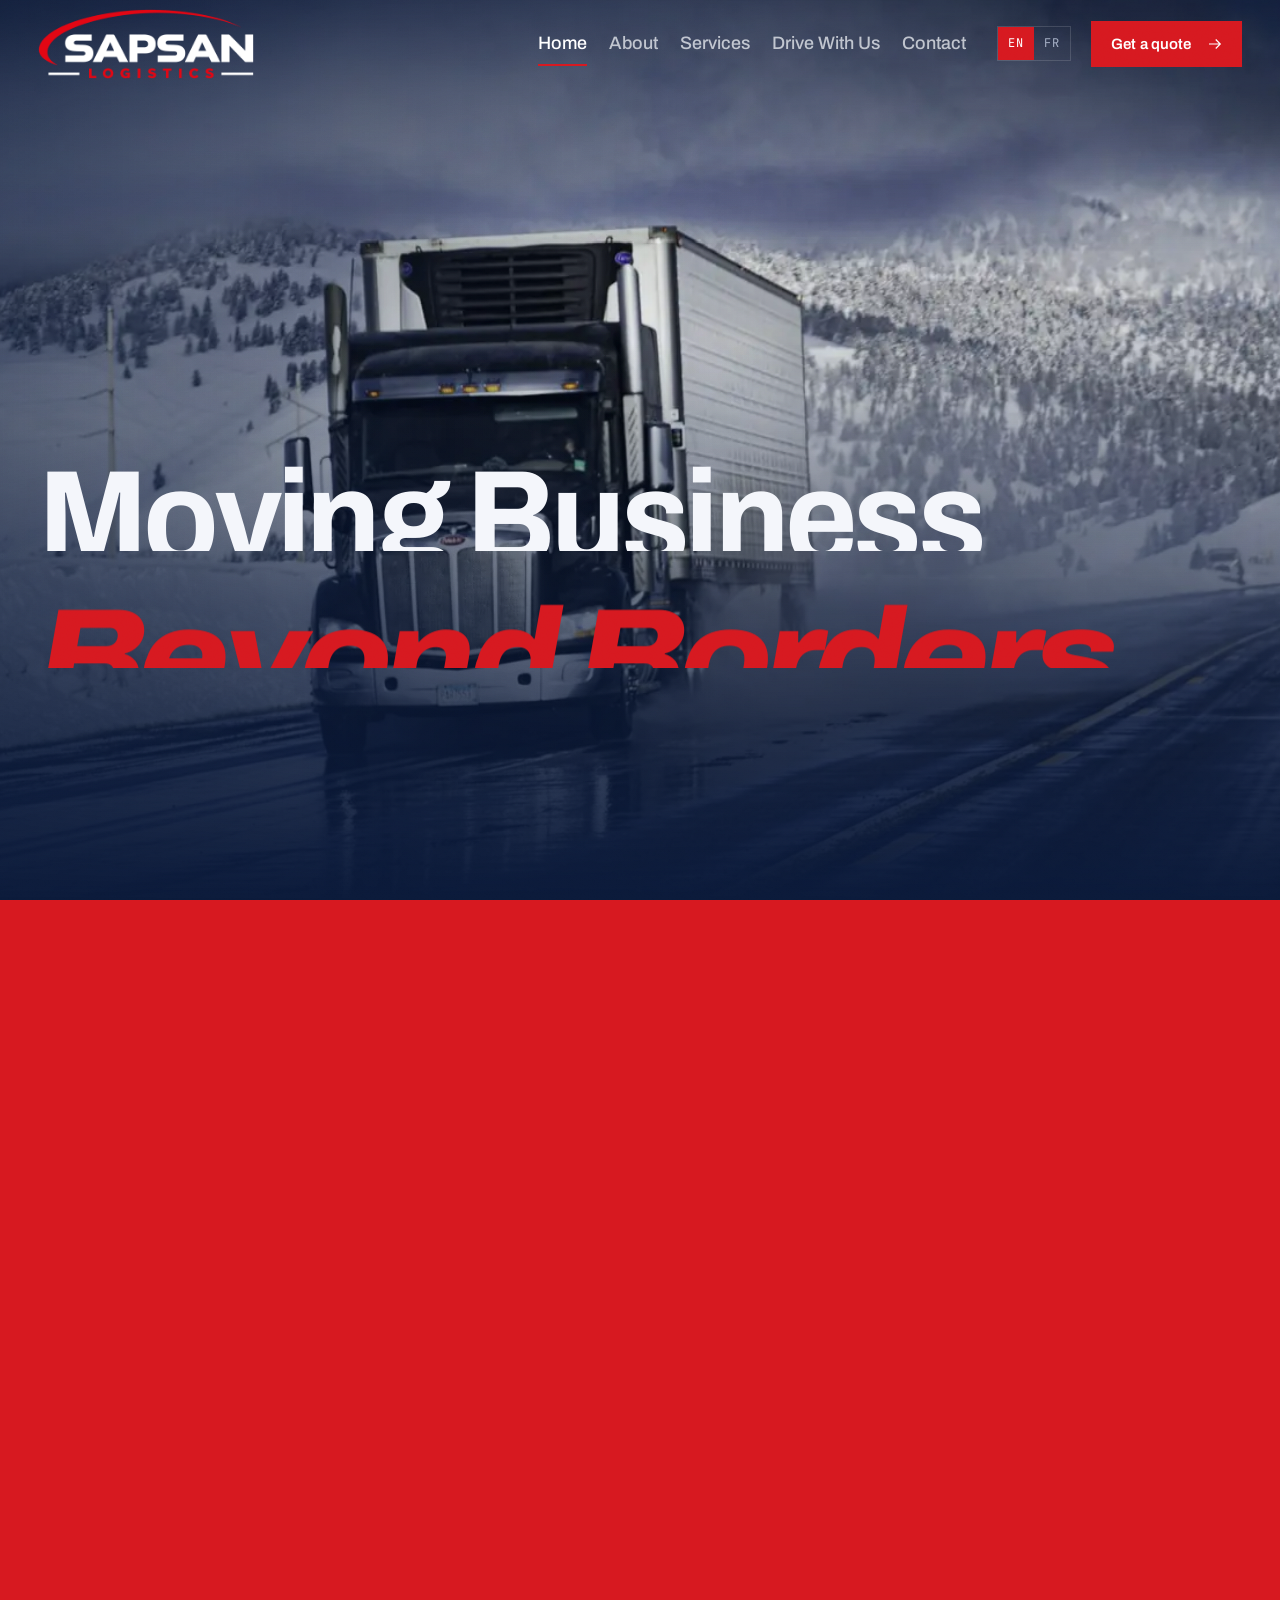
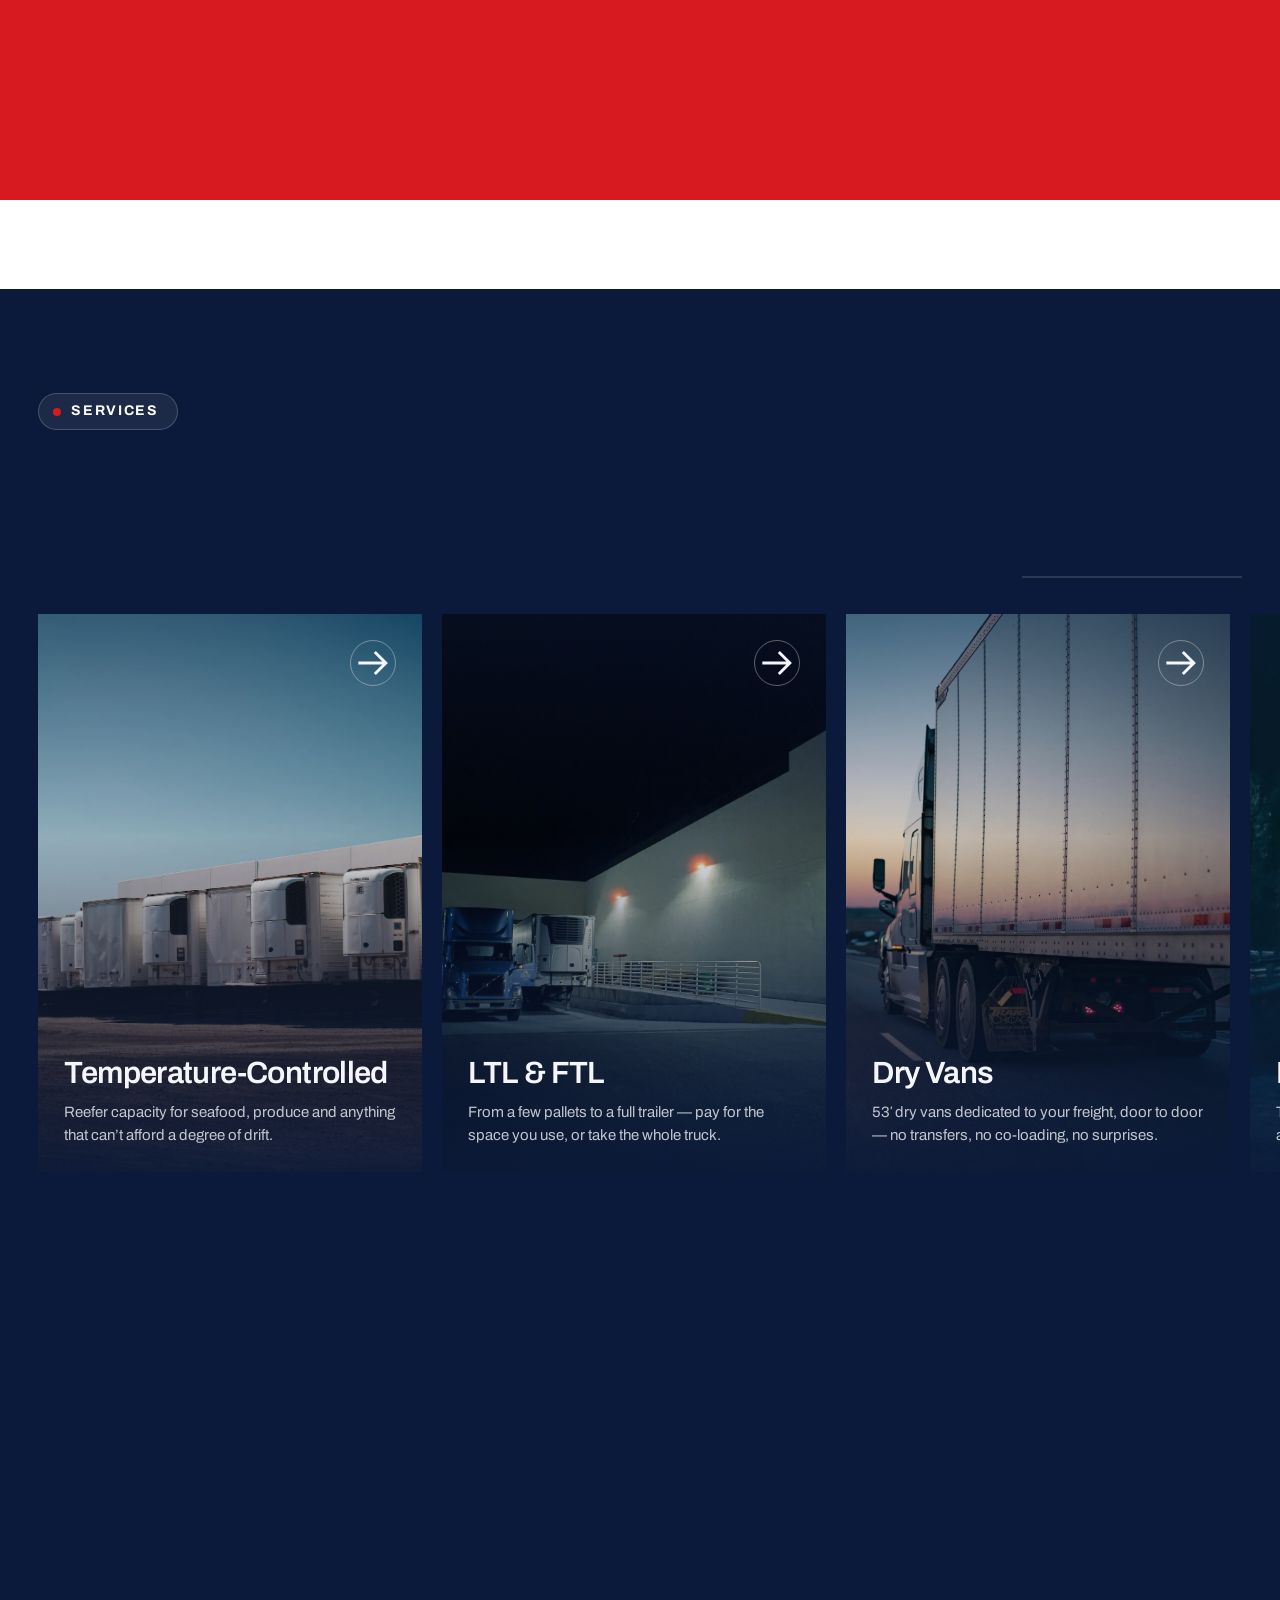
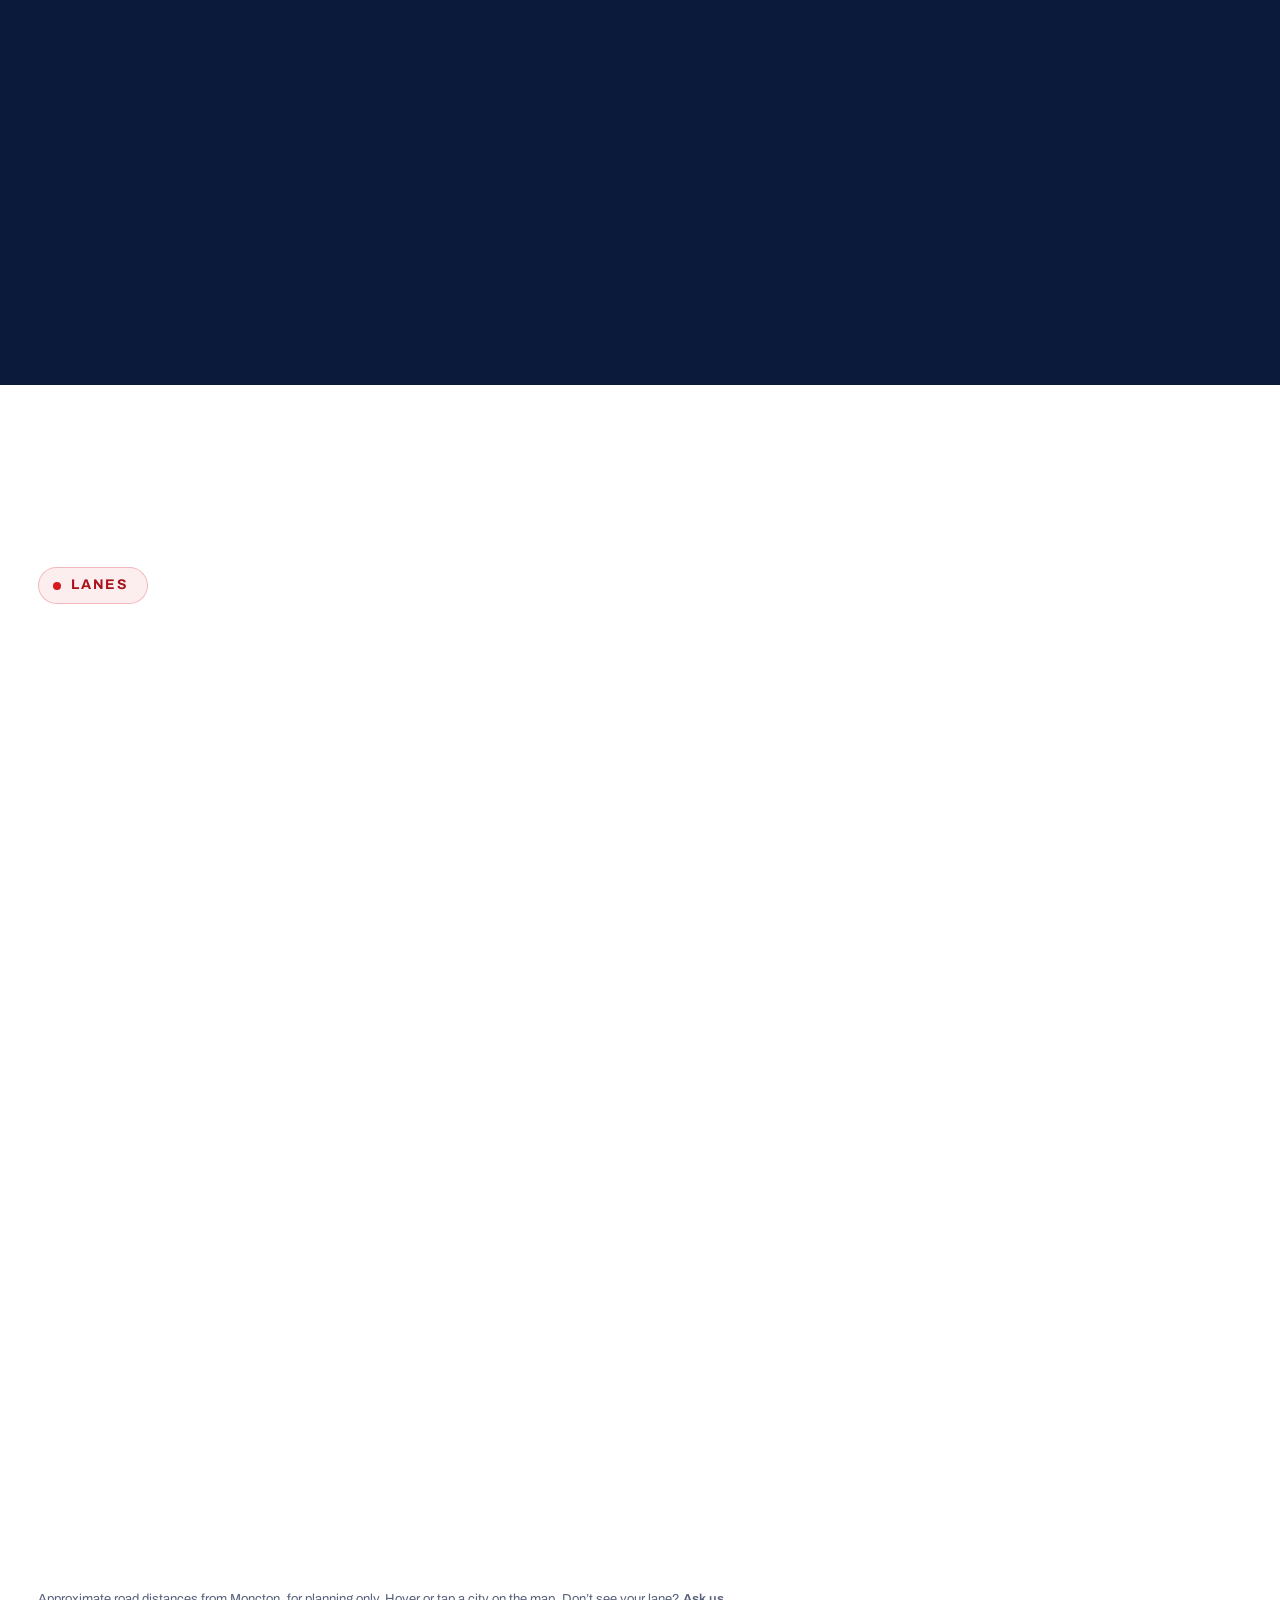
==== commit 7774c80e: "Apply client edits round 3: navy/white/red theme, new logo and copy Site-wide - Colour scheme change" ====
--- a/index.html
+++ b/index.html
@@ -5,7 +5,7 @@
 <meta name="viewport" content="width=device-width, initial-scale=1">
 <title>Sapsan Logistics Inc — Trucking & Freight from Moncton, NB</title>
 <meta name="description" content="Sapsan Logistics Inc is a Moncton, New Brunswick trucking and logistics company moving full truckload, reefer, LTL and cross-border freight between Canada and the USA. Dispatch 24/7.">
-<meta name="theme-color" content="#0a0a0b">
+<meta name="theme-color" content="#0b1a3a">
 <link rel="canonical" href="https://sapsan.ca/">
 <meta property="og:type" content="website">
 <meta property="og:site_name" content="Sapsan Logistics Inc">
@@ -13,7 +13,8 @@
 <meta property="og:description" content="Sapsan Logistics Inc is a Moncton, New Brunswick trucking and logistics company moving full truckload, reefer, LTL and cross-border freight between Canada and the USA. Dispatch 24/7.">
 <meta property="og:image" content="assets/img/og-image.jpg">
 <meta name="twitter:card" content="summary_large_image">
-<link rel="icon" href="assets/img/favicon.svg" type="image/svg+xml">
+<link rel="icon" href="assets/img/favicon.png" type="image/png">
+<link rel="apple-touch-icon" href="assets/img/apple-touch-icon.png">
 <link rel="preload" href="assets/fonts/archivo-latin-wdth-normal.woff2" as="font" type="font/woff2" crossorigin>
 <link rel="stylesheet" href="assets/css/style.css">
 <script>(function(d){var h=d.documentElement;h.classList.add('js');try{if(sessionStorage.getItem('sapsan-loaded'))h.classList.add('no-loader');if(sessionStorage.getItem('sapsan-tx')){h.classList.add('from-transition','no-loader');sessionStorage.removeItem('sapsan-tx')}}catch(e){}try{if(localStorage.getItem('sapsan-lang')==='fr'){h.lang='fr-CA';h.classList.add('i18n-pending');setTimeout(function(){h.classList.remove('i18n-pending')},2500)}}catch(e){}})(document)</script>
@@ -26,8 +27,7 @@
 <header class="header">
   <div class="wrap header__in">
     <a class="brand" href="index.html" aria-label="Sapsan Logistics Inc — home">
-      <img class="brand__mark" src="assets/img/falcon.svg" alt="" width="40" height="45">
-      <span class="brand__word"><span class="brand__name">SAPSAN</span></span>
+      <img class="brand__logo" src="assets/img/logo-light.png" alt="" width="1000" height="324">
     </a>
     <nav class="nav" aria-label="Primary"><a href="index.html" aria-current="page">Home</a><a href="about.html">About</a><a href="services.html">Services</a><a href="careers.html">Drive With Us</a><a href="contact.html">Contact</a></nav>
     <div class="header__cta">
@@ -39,7 +39,7 @@
   </div>
 </header>
 <div class="mmenu" id="mmenu" aria-hidden="true">
-  <nav aria-label="Mobile"><a href="index.html"><small>01</small>Home</a><a href="about.html"><small>02</small>About</a><a href="services.html"><small>03</small>Services</a><a href="careers.html"><small>04</small>Drive With Us</a><a href="contact.html"><small>05</small>Contact</a></nav>
+  <nav aria-label="Mobile"><a href="index.html">Home</a><a href="about.html">About</a><a href="services.html">Services</a><a href="careers.html">Drive With Us</a><a href="contact.html">Contact</a></nav>
   <div class="mmenu__foot">
     <span class="mono">Dispatch · 24/7</span>
     <div class="lang" role="group" aria-label="Language"><button type="button" data-lang="en" aria-pressed="true">EN</button><button type="button" data-lang="fr" aria-pressed="false">FR</button></div>
@@ -86,7 +86,7 @@
   <span>Full truckload</span><span>Reefer</span><span>LTL</span><span>Cross-border</span><span>Expedited</span><span>Dedicated</span><span>Full truckload</span><span>Reefer</span><span>LTL</span><span>Cross-border</span><span>Expedited</span><span>Dedicated</span>
 </div></div>
 
-<section class="section section--manifesto">
+<section class="section section--manifesto light">
   <div class="wrap manifesto">
     <div class="manifesto__label"><span class="eyebrow">Who we are</span></div>
     <p class="manifesto__text">Sapsan Logistics Inc. is a Canadian-based transportation and logistics company providing <span class="red">reliable, safe, and efficient freight solutions</span> throughout Canada, the USA, and beyond. We are committed to on-time delivery, operational excellence, and building long-term partnerships with our customers.</p>
@@ -111,19 +111,19 @@
       <div class="hs__track">
         <a class="scard" href="services.html#reefer">
         <img src="assets/img/reefer-yard.webp" alt="" loading="lazy">
-        <div class="scard__top"><span class="mono">01 / 04</span><span class="scard__go"><svg class="arr" viewBox="0 0 24 24" fill="none" stroke="currentColor" stroke-width="1.6" aria-hidden="true"><path d="M4 12h15M13 6l6 6-6 6"/></svg></span></div>
+        <div class="scard__top"><span class="scard__go"><svg class="arr" viewBox="0 0 24 24" fill="none" stroke="currentColor" stroke-width="1.6" aria-hidden="true"><path d="M4 12h15M13 6l6 6-6 6"/></svg></span></div>
         <div><h3 class="h3">Temperature-Controlled</h3><p>Reefer capacity for seafood, produce and anything that can’t afford a degree of drift.</p></div>
       </a><a class="scard" href="services.html#ltl">
         <img src="assets/img/dock-night.webp" alt="" loading="lazy">
-        <div class="scard__top"><span class="mono">02 / 04</span><span class="scard__go"><svg class="arr" viewBox="0 0 24 24" fill="none" stroke="currentColor" stroke-width="1.6" aria-hidden="true"><path d="M4 12h15M13 6l6 6-6 6"/></svg></span></div>
+        <div class="scard__top"><span class="scard__go"><svg class="arr" viewBox="0 0 24 24" fill="none" stroke="currentColor" stroke-width="1.6" aria-hidden="true"><path d="M4 12h15M13 6l6 6-6 6"/></svg></span></div>
         <div><h3 class="h3">LTL &amp; FTL</h3><p>From a few pallets to a full trailer — pay for the space you use, or take the whole truck.</p></div>
       </a><a class="scard" href="services.html#truckload">
         <img src="assets/img/trailer.webp" alt="" loading="lazy">
-        <div class="scard__top"><span class="mono">03 / 04</span><span class="scard__go"><svg class="arr" viewBox="0 0 24 24" fill="none" stroke="currentColor" stroke-width="1.6" aria-hidden="true"><path d="M4 12h15M13 6l6 6-6 6"/></svg></span></div>
+        <div class="scard__top"><span class="scard__go"><svg class="arr" viewBox="0 0 24 24" fill="none" stroke="currentColor" stroke-width="1.6" aria-hidden="true"><path d="M4 12h15M13 6l6 6-6 6"/></svg></span></div>
         <div><h3 class="h3">Dry Vans</h3><p>53′ dry vans dedicated to your freight, door to door — no transfers, no co-loading, no surprises.</p></div>
       </a><a class="scard" href="services.html#expedited">
         <img src="assets/img/mountain-road.webp" alt="" loading="lazy">
-        <div class="scard__top"><span class="mono">04 / 04</span><span class="scard__go"><svg class="arr" viewBox="0 0 24 24" fill="none" stroke="currentColor" stroke-width="1.6" aria-hidden="true"><path d="M4 12h15M13 6l6 6-6 6"/></svg></span></div>
+        <div class="scard__top"><span class="scard__go"><svg class="arr" viewBox="0 0 24 24" fill="none" stroke="currentColor" stroke-width="1.6" aria-hidden="true"><path d="M4 12h15M13 6l6 6-6 6"/></svg></span></div>
         <div><h3 class="h3">Expedited Services</h3><p>Two-driver teams keep time-critical freight moving around the clock.</p></div>
       </a>
         <a class="scard scard--end" href="services.html">
@@ -136,7 +136,7 @@
   </div>
 </section>
 
-<section class="section" aria-labelledby="lanes-title">
+<section class="section light" aria-labelledby="lanes-title">
   <div class="wrap">
     <div class="shead">
       <div class="shead__l"><span class="eyebrow">Lanes</span><h2 class="h2" id="lanes-title" data-split>From the Hub City<br>to the continent.</h2></div>
@@ -154,7 +154,7 @@
         </svg>
         <div class="map__hud"><span class="mono">Lane network · from Moncton, NB</span><span class="mono map__live"><span class="live-dot" aria-hidden="true"></span>Live · <span data-clock>--:--</span></span></div>
         <div class="map__readout"><span class="mono muted" data-readout-city>Moncton →</span><b data-readout-km>≈ 0 <small class="mono muted">km</small></b></div>
-        <div class="map__legend mono"><span><i style="background:#6a6b72"></i>Canada</span><span><i style="background:#3a3b41"></i>United States</span></div>
+        <div class="map__legend mono"><span><i style="background:#7183ad"></i>Canada</span><span><i style="background:#2c427a"></i>United States</span></div>
       </div>
       <p class="lanes__note">Approximate road distances from Moncton, for planning only. Hover or tap a city on the map. Don’t see your lane? <a class="link-u" href="contact.html#quote">Ask us</a></p>
     </div>
@@ -167,8 +167,7 @@
     <div class="footer__grid">
       <div class="footer__lead">
         <a class="brand" href="index.html" aria-label="Sapsan Logistics Inc — home">
-          <img class="brand__mark" src="assets/img/falcon.svg" alt="" width="40" height="45">
-          <span class="brand__word"><span class="brand__name">SAPSAN</span></span>
+          <img class="brand__logo" src="assets/img/logo-light.png" alt="" width="1000" height="324">
         </a>
         <p>Driven by trust. Delivering your future. Truckload, temperature-controlled, LTL and cross-border freight from Moncton, New Brunswick.</p>
       </div>
@@ -178,7 +177,7 @@
       </div>
       <div>
         <h4>Services</h4>
-        <ul><li><a href="services.html#truckload">Full truckload</a></li><li><a href="services.html#reefer">Reefer</a></li><li><a href="services.html#ltl">LTL &amp; partial</a></li><li><a href="services.html#cross-border">Cross-border</a></li></ul>
+        <ul><li><a href="services.html#reefer">Refrigerated</a></li><li><a href="services.html#truckload">Full truckload</a></li><li><a href="services.html#ltl">LTL &amp; partial</a></li><li><a href="services.html#cross-border">Cross-border</a></li></ul>
       </div>
       <div>
         <h4>Talk to us</h4>
--- a/assets/css/style.css
+++ b/assets/css/style.css
@@ -10,16 +10,17 @@
 @font-face { font-family: "JetBrains Mono"; src: url("../fonts/jetbrains-mono-latin-500-normal.woff2") format("woff2"); font-weight: 500; font-style: normal; font-display: swap; }
 
 :root {
-  --ink: #0a0a0b;
-  --ink-2: #111113;
-  --ink-3: #1a1a1d;
-  --paper: #f2efe9;
-  --paper-2: #e8e4dc;
-  --text: #ecebe7;
-  --muted: #8d8f95;
-  --muted-dark: #5d5f66;
-  --line: rgba(255, 255, 255, 0.12);
-  --line-dark: rgba(10, 10, 11, 0.14);
+  --ink: #0b1a3a;        /* deep navy: dark sections, header, footer */
+  --ink-2: #10224a;
+  --ink-3: #172c5b;
+  --navy: #14275a;       /* brand navy for text on white */
+  --paper: #ffffff;
+  --paper-2: #f2f4f8;
+  --text: #f4f6fb;
+  --muted: #a6b0c6;
+  --muted-dark: #56607a;
+  --line: rgba(255, 255, 255, 0.14);
+  --line-dark: rgba(20, 39, 90, 0.14);
   --red: #d71920;
   --red-deep: #a8121a;
 
@@ -81,19 +82,24 @@
 .wrap { width: 100%; max-width: var(--max); margin-inline: auto; padding-inline: var(--gutter); }
 .section { padding-block: clamp(88px, 12vw, 180px); position: relative; }
 .section--tight { padding-block: clamp(64px, 8vw, 120px); }
-.light { background: var(--paper); color: var(--ink); }
-.light .muted, .light .eyebrow { color: var(--muted-dark); }
+.light { background: var(--paper); color: var(--navy); }
+.light--tint { background: var(--paper-2); }
+.light .muted { color: var(--muted-dark); }
 .grid-12 { display: grid; grid-template-columns: repeat(12, minmax(0, 1fr)); gap: var(--gutter); }
 
 /* ---------- Type ---------- */
 .eyebrow {
-  font-family: var(--f-mono);
-  font-size: 12px; line-height: 1.4;
+  font-family: var(--f-sans);
+  font-size: 14px; font-weight: 700; line-height: 1.2;
   letter-spacing: 0.12em; text-transform: uppercase;
-  color: var(--muted);
-  display: inline-flex; align-items: center; gap: 12px;
-}
-.eyebrow::before { content: ""; width: 8px; height: 8px; background: var(--red); flex: none; }
+  color: #fff;
+  display: inline-flex; align-items: center; gap: 10px;
+  padding: 9px 18px 9px 14px; border-radius: 999px;
+  background: rgba(255, 255, 255, 0.07);
+  border: 1px solid rgba(255, 255, 255, 0.2);
+}
+.eyebrow::before { content: ""; width: 8px; height: 8px; border-radius: 50%; background: var(--red); flex: none; }
+.light .eyebrow { color: var(--red-deep); background: rgba(215, 25, 32, 0.07); border-color: rgba(215, 25, 32, 0.25); }
 .eyebrow--plain::before { display: none; }
 .mono { font-family: var(--f-mono); font-size: 12px; letter-spacing: 0.08em; text-transform: uppercase; }
 .muted { color: var(--muted); }
@@ -164,7 +170,7 @@
   transition: transform 0.6s var(--ease), background-color 0.4s, border-color 0.4s;
   border-bottom: 1px solid transparent;
 }
-.header.is-scrolled { background: rgba(10, 10, 11, 0.78); backdrop-filter: blur(14px) saturate(140%); -webkit-backdrop-filter: blur(14px) saturate(140%); border-color: var(--line); }
+.header.is-scrolled { background: rgba(11,26,58, 0.95); backdrop-filter: blur(14px) saturate(140%); -webkit-backdrop-filter: blur(14px) saturate(140%); border-color: var(--line); }
 .header.is-hidden { transform: translateY(-100%); }
 .header__in { height: 100%; display: flex; align-items: center; gap: 32px; }
 .brand { display: inline-flex; align-items: center; gap: 10px; flex: none; }
@@ -173,13 +179,14 @@
 .brand__name { font-weight: 900; font-style: italic; font-stretch: 112%; font-size: 30px; letter-spacing: -0.02em; color: var(--red); }
 .nav { display: flex; gap: clamp(4px, 1.2vw, 20px); margin-left: auto; }
 .nav a {
-  position: relative; padding: 10px 14px; font-size: 17px; font-weight: 500; color: rgba(236, 235, 231, 0.72);
+  position: relative; padding: 10px 14px; font-size: 18px; font-weight: 500; color: rgba(244,246,251, 0.72);
   transition: color 0.3s;
 }
 .nav a:hover, .nav a[aria-current="page"] { color: #fff; }
-.nav a[aria-current="page"]::before { content: ""; position: absolute; left: 50%; bottom: 0; width: 4px; height: 4px; background: var(--red); transform: translateX(-50%); }
+.nav a::before { content: ""; position: absolute; left: 14px; right: 14px; bottom: 2px; height: 2px; background: var(--red); transform: scaleX(0); transform-origin: left; transition: transform .4s var(--ease); }
+.nav a:hover::before, .nav a[aria-current="page"]::before { transform: none; }
 .header__cta { display: flex; align-items: center; gap: 20px; }
-.header__phone { font-family: var(--f-mono); font-size: 13px; letter-spacing: 0.04em; color: rgba(236, 235, 231, 0.8); display: inline-flex; align-items: center; gap: 8px; }
+.header__phone { font-family: var(--f-mono); font-size: 13px; letter-spacing: 0.04em; color: rgba(244,246,251, 0.8); display: inline-flex; align-items: center; gap: 8px; }
 .header__phone:hover { color: #fff; }
 .header .btn { height: 46px; padding: 0 18px 0 20px; font-size: 15px; }
 .lang { display: inline-flex; border: 1px solid var(--line); }
@@ -242,15 +249,15 @@
 .hero::before {
   content: ""; position: absolute; inset: 0; z-index: -1;
   background:
-    linear-gradient(180deg, rgba(10,10,11,.55) 0%, rgba(10,10,11,0) 28%),
-    linear-gradient(0deg, rgba(10,10,11,1) 0%, rgba(10,10,11,.6) 32%, rgba(10,10,11,0) 62%),
-    linear-gradient(90deg, rgba(10,10,11,.55) 0%, rgba(10,10,11,0) 60%);
+    linear-gradient(180deg, rgba(11,26,58,.55) 0%, rgba(11,26,58,0) 28%),
+    linear-gradient(0deg, rgba(11,26,58,1) 0%, rgba(11,26,58,.6) 32%, rgba(11,26,58,0) 62%),
+    linear-gradient(90deg, rgba(11,26,58,.55) 0%, rgba(11,26,58,0) 60%);
 }
 .hero__meta { position: absolute; top: calc(var(--header-h) + 28px); left: 0; right: 0; display: flex; justify-content: space-between; }
-.hero__coords { font-family: var(--f-mono); font-size: 12px; letter-spacing: 0.1em; color: rgba(236,235,231,.7); line-height: 1.8; }
+.hero__coords { font-family: var(--f-mono); font-size: 12px; letter-spacing: 0.1em; color: rgba(244,246,251,.7); line-height: 1.8; }
 .hero__title { margin-bottom: clamp(28px, 4vw, 48px); }
 .hero__row { display: grid; grid-template-columns: minmax(0, 1fr) auto; gap: 40px; align-items: end; padding-bottom: clamp(28px, 4vw, 44px); }
-.hero__sub { max-width: 520px; color: rgba(236,235,231,.82); }
+.hero__sub { max-width: 520px; color: rgba(244,246,251,.82); }
 .hero__actions { display: flex; gap: 12px; flex-wrap: wrap; }
 .hero__bar { border-top: 1px solid var(--line); display: grid; grid-template-columns: repeat(4, minmax(0, 1fr)); }
 .hero__bar > div { padding: 18px 0 22px; display: flex; flex-direction: column; gap: 4px; border-right: 1px solid var(--line); padding-left: 20px; }
@@ -260,7 +267,8 @@
 
 /* ---------- Page hero (inner pages) ---------- */
 .phero { position: relative; padding-top: calc(var(--header-h) + clamp(72px, 12vw, 170px)); padding-bottom: clamp(48px, 6vw, 88px); overflow: hidden; isolation: isolate; }
-.phero__crumb { display: flex; gap: 10px; align-items: center; margin-bottom: 28px; }
+.phero__crumb { display: flex; gap: 12px; align-items: center; margin-bottom: 28px; font-size: 15px; font-weight: 500; letter-spacing: .1em; }
+.phero__crumb > span:last-child { color: #fff; border-bottom: 2px solid var(--red); padding-bottom: 3px; }
 .phero__crumb a { color: var(--muted); }
 .phero__crumb a:hover { color: var(--text); }
 .phero__grid { display: grid; grid-template-columns: minmax(0, 1fr) minmax(0, 420px); gap: var(--gutter); align-items: end; margin-top: clamp(32px, 4vw, 56px); }
@@ -274,7 +282,7 @@
 .marquee__track { display: inline-flex; gap: 48px; animation: marquee 38s linear infinite; padding-right: 48px; }
 .marquee span { font-size: clamp(30px, 4.4vw, 64px); font-weight: 700; letter-spacing: -0.035em; display: inline-flex; align-items: center; gap: 48px; }
 .marquee span::after { content: ""; width: 14px; height: 14px; background: var(--red); transform: rotate(45deg); }
-.marquee span:nth-child(even) { color: transparent; -webkit-text-stroke: 1.2px rgba(236,235,231,.55); }
+.marquee span:nth-child(even) { color: transparent; -webkit-text-stroke: 1.2px rgba(244,246,251,.55); }
 @keyframes marquee { to { transform: translateX(-50%); } }
 
 /* ---------- Manifesto ---------- */
@@ -282,7 +290,7 @@
 .manifesto { display: grid; grid-template-columns: repeat(12, minmax(0, 1fr)); gap: var(--gutter); }
 .manifesto__label { grid-column: 1 / span 3; }
 .manifesto__text { grid-column: 4 / span 9; font-size: clamp(28px, 3.7vw, 58px); line-height: 1.12; letter-spacing: -0.03em; font-weight: 500; }
-.manifesto__text .w { color: rgba(236,235,231,.16); transition: color .2s; }
+.manifesto__text .w { color: rgba(244,246,251,.16); transition: color .2s; }
 .manifesto__text .w.on { color: var(--text); }
 .manifesto__text .w.red.on { color: var(--red); }
 html:not(.js) .manifesto__text .w { color: var(--text); }
@@ -319,12 +327,12 @@
   background: var(--ink-3);
 }
 .scard img { position: absolute; inset: 0; width: 100%; height: 100%; object-fit: cover; z-index: -2; transform: scale(1.06); transition: transform 1.2s var(--ease); filter: saturate(0.9); }
-.scard::before { content: ""; position: absolute; inset: 0; z-index: -1; background: linear-gradient(180deg, rgba(10,10,11,.5), rgba(10,10,11,.15) 40%, rgba(10,10,11,.92)); transition: background .6s; }
+.scard::before { content: ""; position: absolute; inset: 0; z-index: -1; background: linear-gradient(180deg, rgba(11,26,58,.5), rgba(11,26,58,.15) 40%, rgba(11,26,58,.92)); transition: background .6s; }
 .scard:hover img { transform: scale(1); }
-.scard:hover::before { background: linear-gradient(180deg, rgba(168,18,26,.55), rgba(10,10,11,.2) 40%, rgba(10,10,11,.92)); }
-.scard__top { display: flex; justify-content: space-between; }
+.scard:hover::before { background: linear-gradient(180deg, rgba(168,18,26,.55), rgba(11,26,58,.2) 40%, rgba(11,26,58,.92)); }
+.scard__top { display: flex; justify-content: flex-end; }
 .scard h3 { margin-bottom: 12px; }
-.scard p { color: rgba(236,235,231,.78); font-size: 15px; line-height: 1.5; max-width: 340px; }
+.scard p { color: rgba(244,246,251,.78); font-size: 15px; line-height: 1.5; max-width: 340px; }
 .scard__go { width: 46px; height: 46px; border-radius: 50%; border: 1px solid rgba(255,255,255,.35); display: grid; place-items: center; transition: background .4s, border-color .4s, transform .6s var(--ease); }
 .scard:hover .scard__go { background: var(--red); border-color: var(--red); transform: rotate(-45deg); }
 .scard--end { background: var(--red); justify-content: flex-end; }
@@ -336,8 +344,8 @@
 .lanes__note { margin-top: -12px; font-size: 13px; color: var(--muted); }
 .map { position: relative; background: var(--ink-2); border: 1px solid var(--line); overflow: hidden; }
 .map svg { width: 100%; height: auto; }
-.map__us { stroke: #3a3b41; }
-.map__ca { stroke: #6a6b72; }
+.map__us { stroke: #2c427a; }
+.map__ca { stroke: #7183ad; }
 .city.minor text { opacity: 0; transition: opacity .3s; }
 .city.minor.is-active text { opacity: 1; }
 .map__hud { position: absolute; left: 20px; top: 18px; right: 20px; display: flex; justify-content: space-between; gap: 16px; pointer-events: none; }
@@ -354,7 +362,7 @@
 .city circle { fill: #fff; transition: r .3s; }
 .city circle.hit { fill: transparent; }
 .city:focus-visible circle:not(.hit) { fill: var(--red); }
-.city text { font-family: var(--f-mono); font-size: 10.5px; fill: rgba(236,235,231,.55); letter-spacing: 0.04em; transition: fill .3s; }
+.city text { font-family: var(--f-mono); font-size: 10.5px; fill: rgba(244,246,251,.55); letter-spacing: 0.04em; transition: fill .3s; }
 .city.is-active text { fill: #fff; }
 .city.is-active circle:not(.hit) { fill: var(--red); }
 .hub circle.core { fill: var(--red); }
@@ -368,10 +376,10 @@
 .band { position: relative; height: clamp(520px, 92vh, 960px); overflow: hidden; display: flex; align-items: flex-end; isolation: isolate; }
 .band__media { position: absolute; inset: -10% 0; z-index: -2; }
 .band__media img { width: 100%; height: 100%; object-fit: cover; }
-.band::before { content: ""; position: absolute; inset: 0; z-index: -1; background: linear-gradient(0deg, rgba(10,10,11,.92) 0%, rgba(10,10,11,.2) 55%, rgba(10,10,11,.35) 100%); }
+.band::before { content: ""; position: absolute; inset: 0; z-index: -1; background: linear-gradient(0deg, rgba(11,26,58,.92) 0%, rgba(11,26,58,.2) 55%, rgba(11,26,58,.35) 100%); }
 .band__in { padding-bottom: clamp(48px, 7vw, 100px); display: grid; grid-template-columns: repeat(12, minmax(0, 1fr)); gap: var(--gutter); align-items: end; }
 .band__in > :first-child { grid-column: 1 / span 8; }
-.band__in > :last-child { grid-column: 9 / span 4; color: rgba(236,235,231,.8); }
+.band__in > :last-child { grid-column: 9 / span 4; color: rgba(244,246,251,.8); }
 
 /* ---------- Pillars / cards grid ---------- */
 .pillars { display: grid; grid-template-columns: repeat(4, minmax(0, 1fr)); border-top: 1px solid var(--line); }
@@ -397,10 +405,10 @@
 .split__body p { color: var(--muted); }
 .light .split__body p { color: var(--muted-dark); }
 .split__body p.story__close { margin-top: 28px; color: var(--text); font-style: italic; font-weight: 500; font-size: clamp(18px, 1.4vw, 21px); line-height: 1.45; }
-.tag { position: absolute; left: 16px; top: 16px; background: rgba(10,10,11,.7); backdrop-filter: blur(8px); -webkit-backdrop-filter: blur(8px); color: #fff; padding: 8px 12px; }
+.tag { position: absolute; left: 16px; top: 16px; background: rgba(11,26,58,.7); backdrop-filter: blur(8px); -webkit-backdrop-filter: blur(8px); color: #fff; padding: 8px 12px; }
 
 /* ---------- Service detail rows ---------- */
-.subnav { position: sticky; top: var(--header-h); z-index: 30; background: rgba(10,10,11,.85); backdrop-filter: blur(14px); -webkit-backdrop-filter: blur(14px); border-block: 1px solid var(--line); transition: top .6s var(--ease); }
+.subnav { position: sticky; top: var(--header-h); z-index: 30; background: rgba(11,26,58,.85); backdrop-filter: blur(14px); -webkit-backdrop-filter: blur(14px); border-block: 1px solid var(--line); transition: top .6s var(--ease); }
 .header.is-hidden ~ main .subnav { top: 0; }
 .svc-list { position: relative; }
 .subnav__in { display: flex; gap: 6px; overflow-x: auto; scrollbar-width: none; padding-block: 10px; }
@@ -412,13 +420,13 @@
 
 .svc { display: grid; grid-template-columns: repeat(12, minmax(0, 1fr)); gap: var(--gutter); padding-block: clamp(64px, 9vw, 130px); border-bottom: 1px solid var(--line); scroll-margin-top: calc(var(--header-h) + 60px); }
 .svc__n { grid-column: 1 / span 1; font-family: var(--f-mono); font-size: 13px; color: var(--red); letter-spacing: .08em; }
-.svc__body { grid-column: 2 / span 5; }
+.svc__body { grid-column: 1 / span 6; }
 .svc__body .h2 { margin-bottom: 24px; }
 .svc__body > p { color: var(--muted); }
 .svc__media { grid-column: 8 / span 5; position: relative; overflow: hidden; aspect-ratio: 5/6; align-self: start; }
 .svc__media img { width: 100%; height: 115%; object-fit: cover; }
-.svc:nth-of-type(even) .svc__media { grid-column: 2 / span 5; grid-row: 1; }
-.svc:nth-of-type(even) .svc__body { grid-column: 8 / span 5; grid-row: 1; }
+.svc:nth-of-type(even) .svc__media { grid-column: 1 / span 5; grid-row: 1; }
+.svc:nth-of-type(even) .svc__body { grid-column: 7 / span 6; grid-row: 1; }
 .svc:nth-of-type(even) .svc__n { grid-column: 12 / span 1; grid-row: 1; text-align: right; }
 .checks { margin-top: 32px; border-top: 1px solid var(--line); }
 .checks li { display: grid; grid-template-columns: 28px minmax(0, 1fr); padding: 14px 0; border-bottom: 1px solid var(--line); font-size: 15.5px; }
@@ -437,7 +445,7 @@
 .table td:first-child { font-weight: 600; font-size: 19px; letter-spacing: -.01em; }
 .table td { font-size: 15.5px; }
 .table tr { transition: background .3s; }
-.table tbody tr:hover { background: rgba(10,10,11,.04); }
+.table tbody tr:hover { background: rgba(11,26,58,.04); }
 
 /* ---------- FAQ ---------- */
 .faq { border-top: 1px solid var(--line); }
@@ -476,7 +484,7 @@
 .field select option { background: var(--ink-2); color: var(--text); }
 .field textarea { resize: vertical; min-height: 110px; }
 .field input:focus, .field select:focus, .field textarea:focus { outline: none; border-color: var(--red); }
-.field input::placeholder, .field textarea::placeholder { color: rgba(236,235,231,.28); }
+.field input::placeholder, .field textarea::placeholder { color: rgba(244,246,251,.28); }
 .field input:-webkit-autofill { -webkit-text-fill-color: var(--text); transition: background-color 9999s; }
 .chips { display: flex; flex-wrap: wrap; gap: 8px; }
 .chip { position: relative; }
@@ -539,9 +547,9 @@
 .footer__lead p { color: var(--muted); max-width: 340px; margin-top: 22px; font-size: 15.5px; }
 .footer h4 { font-family: var(--f-mono); font-size: 11px; letter-spacing: .12em; text-transform: uppercase; color: var(--muted); font-weight: 400; margin-bottom: 18px; }
 .footer ul { display: grid; gap: 10px; }
-.footer li a, .footer address { font-size: 15px; color: rgba(236,235,231,.85); font-style: normal; line-height: 1.55; transition: color .3s; }
+.footer li a, .footer address { font-size: 15px; color: rgba(244,246,251,.85); font-style: normal; line-height: 1.55; transition: color .3s; }
 .footer li a:hover { color: var(--red); }
-.footer__word { position: relative; font-weight: 900; font-style: italic; font-stretch: 112%; font-size: clamp(72px, 19.5vw, 360px); line-height: .78; letter-spacing: -0.055em; color: transparent; -webkit-text-stroke: 1px rgba(236,235,231,.16); white-space: nowrap; text-align: center; margin-bottom: -0.06em; user-select: none; }
+.footer__word { position: relative; font-weight: 900; font-style: italic; font-stretch: 112%; font-size: clamp(72px, 19.5vw, 360px); line-height: .78; letter-spacing: -0.055em; color: transparent; -webkit-text-stroke: 1px rgba(244,246,251,.16); white-space: nowrap; text-align: center; margin-bottom: -0.06em; user-select: none; }
 .footer__word span { display: inline-block; }
 .footer__bottom { border-top: 1px solid var(--line); padding-block: 22px; display: flex; justify-content: space-between; gap: 16px; flex-wrap: wrap; font-size: 13px; color: var(--muted); }
 .footer__bottom a:hover { color: var(--text); }
@@ -613,7 +621,7 @@
   .footer__grid { grid-template-columns: minmax(0, 1fr) minmax(0, 1fr); }
   .svc__specs div { padding: 12px 10px; }
   .svc__specs dd { font-size: 14px; }
-  .hero::before { background: linear-gradient(0deg, rgba(10,10,11,1) 0%, rgba(10,10,11,.82) 45%, rgba(10,10,11,.2) 75%, rgba(10,10,11,.5) 100%); }
+  .hero::before { background: linear-gradient(0deg, rgba(11,26,58,1) 0%, rgba(11,26,58,.82) 45%, rgba(11,26,58,.2) 75%, rgba(11,26,58,.5) 100%); }
   /* map: labels sit above/below the map so they never cover it */
   .map { display: flex; flex-direction: column; }
   .map svg { order: 1; }
@@ -644,3 +652,113 @@
   .faqwrap__r { margin-top: 32px; }
 }
 .field label.chip { font-family: var(--f-sans); font-size: 14.5px; letter-spacing: 0; text-transform: none; color: var(--text); }
+
+/* ==========================================================================
+   Round 3: white sections, new About / Services / Careers blocks
+   ========================================================================== */
+/* white-section variants */
+.light .manifesto__text .w { color: rgba(20, 39, 90, 0.14); }
+.light .manifesto__text .w.on { color: var(--navy); }
+.light .manifesto__text .w.red.on { color: var(--red); }
+html:not(.js) .light .manifesto__text .w { color: var(--navy); }
+.light .figure-fact p, .light .lanes__note { color: var(--muted-dark); }
+.light .faq, .light .faq details { border-color: var(--line-dark); }
+.light .faq details[open] summary { color: var(--navy); }
+.light .faq__a p { color: var(--muted-dark); }
+.light.svc-list .svc { border-color: var(--line-dark); }
+.light.svc-list .svc__body > p { color: var(--muted-dark); }
+.light .tag { background: rgba(11, 26, 58, 0.75); }
+.light .split__body p.story__close { color: var(--navy); }
+
+/* short red rule under a section title */
+.rule { display: block; width: 72px; height: 3px; background: var(--red); margin-top: 22px; }
+
+/* Icon points (falcon, values, careers) */
+.ipoints { display: grid; grid-template-columns: repeat(4, minmax(0, 1fr)); border-top: 1px solid var(--line); margin-top: clamp(40px, 5vw, 72px); }
+.ipoints--3 { grid-template-columns: repeat(3, minmax(0, 1fr)); }
+.ipoint { padding: 32px 28px 36px; border-right: 1px solid var(--line); }
+.ipoints--4 > .ipoint:nth-child(4n+1), .ipoints--3 > .ipoint:nth-child(3n+1) { padding-left: 0; }
+.ipoints--4 > .ipoint:nth-child(4n), .ipoints--3 > .ipoint:nth-child(3n) { border-right: 0; }
+.ipoints--3 > .ipoint:nth-child(n+4) { border-top: 1px solid var(--line); }
+.ipoint__ic { width: 44px; height: 44px; color: var(--red); margin-bottom: 22px; }
+.ipoint h3 { font-size: clamp(22px, 1.9vw, 30px); font-weight: 700; letter-spacing: -0.02em; line-height: 1.1; margin-bottom: 12px; }
+.ipoint p { color: var(--muted); font-size: 16px; line-height: 1.55; }
+.ipoint p strong { color: var(--text); font-weight: 600; }
+.light .ipoints, .light .ipoint { border-color: var(--line-dark); }
+.light .ipoint p { color: var(--muted-dark); }
+.light .ipoint p strong { color: var(--navy); }
+
+/* Our Purpose */
+.purpose__head { text-align: center; max-width: 900px; margin: 0 auto clamp(40px, 5vw, 72px); display: grid; justify-items: center; gap: 22px; }
+.purpose__head p { color: var(--muted-dark); font-size: clamp(18px, 1.5vw, 22px); }
+.purpose__grid { display: grid; grid-template-columns: repeat(2, minmax(0, 1fr)); gap: clamp(16px, 2vw, 28px); }
+.pcard { border-radius: 20px; padding: clamp(28px, 4vw, 56px); border: 1px solid var(--line-dark); background: #fff; }
+.pcard--navy { background: var(--ink); color: var(--text); border-color: var(--ink); }
+.pcard__ic { width: 64px; height: 64px; border-radius: 14px; display: grid; place-items: center; background: rgba(215, 25, 32, 0.1); color: var(--red); margin-bottom: clamp(28px, 4vw, 48px); }
+.pcard--navy .pcard__ic { background: rgba(255, 255, 255, 0.08); }
+.pcard__ic svg { width: 30px; height: 30px; }
+.pcard h3 { font-size: clamp(28px, 2.6vw, 40px); font-weight: 700; letter-spacing: -0.03em; margin-bottom: 18px; }
+.pcard p { font-size: clamp(17px, 1.35vw, 20px); line-height: 1.6; color: var(--muted-dark); }
+.pcard--navy p { color: rgba(244, 246, 251, 0.85); }
+
+/* Services: tagline + closing line */
+.svc__tag { display: block; font-size: clamp(19px, 1.6vw, 24px); font-weight: 600; letter-spacing: -0.01em; color: var(--red); margin-bottom: 22px; line-height: 1.3; }
+.svc__body > p + p { margin-top: 16px; }
+.svc__body > p.svc__close { margin-top: 24px; font-style: italic; font-weight: 500; color: var(--text); }
+.light.svc-list .svc__body > p.svc__close { color: var(--navy); }
+
+/* Why choose us cards */
+.wcards { display: grid; grid-template-columns: repeat(2, minmax(0, 1fr)); gap: clamp(16px, 2vw, 24px); }
+.wcard { position: relative; overflow: hidden; display: grid; grid-template-columns: 76px minmax(0, 1fr); gap: 24px; align-items: start; padding: 30px 32px 44px; background: #fff; border: 1px solid var(--line-dark); border-radius: 18px; box-shadow: 0 10px 30px rgba(20, 39, 90, 0.06); }
+.wcard::after { content: ""; position: absolute; right: -30px; bottom: -34px; width: 200px; height: 70px; background: linear-gradient(170deg, transparent 40%, #c9ced9 41%, #c9ced9 46%, transparent 47%, transparent 53%, var(--red-deep) 54%, var(--red) 100%); border-radius: 50% 0 0 0; transform: rotate(-8deg); pointer-events: none; }
+.wcard__ic { width: 76px; height: 76px; border-radius: 16px; background: var(--paper-2); color: var(--red); display: grid; place-items: center; }
+.wcard__ic svg { width: 38px; height: 38px; }
+.wcard__body { border-left: 2px solid var(--line-dark); padding-left: 24px; position: relative; z-index: 1; }
+.wcard h3 { font-size: clamp(21px, 1.7vw, 26px); font-weight: 700; letter-spacing: -0.02em; line-height: 1.15; color: var(--navy); margin-bottom: 10px; }
+.wcard p { color: var(--muted-dark); font-size: 16.5px; line-height: 1.55; max-width: 420px; }
+
+@media (max-width: 1180px) {
+  .ipoints--4 { grid-template-columns: repeat(2, minmax(0, 1fr)); }
+  .ipoints--4 > .ipoint { padding-left: 28px; border-right: 1px solid var(--line); }
+  .ipoints--4 > .ipoint:nth-child(odd) { padding-left: 0; }
+  .ipoints--4 > .ipoint:nth-child(even) { border-right: 0; }
+  .ipoints--4 > .ipoint:nth-child(n+3) { border-top: 1px solid var(--line); }
+  .light .ipoints--4 > .ipoint { border-color: var(--line-dark); }
+}
+@media (max-width: 960px) {
+  .purpose__grid, .wcards { grid-template-columns: minmax(0, 1fr); }
+  .ipoints--3 { grid-template-columns: repeat(2, minmax(0, 1fr)); }
+  .ipoints--3 > .ipoint { padding-left: 28px; border-right: 1px solid var(--line); border-top: 0; }
+  .ipoints--3 > .ipoint:nth-child(odd) { padding-left: 0; }
+  .ipoints--3 > .ipoint:nth-child(even) { border-right: 0; }
+  .ipoints--3 > .ipoint:nth-child(n+3) { border-top: 1px solid var(--line); }
+  .light .ipoints--3 > .ipoint { border-color: var(--line-dark); }
+}
+@media (max-width: 640px) {
+  .ipoints--4, .ipoints--3 { grid-template-columns: minmax(0, 1fr); }
+  .ipoints--4 > .ipoint, .ipoints--3 > .ipoint { padding: 26px 0 28px; border-right: 0; border-top: 0; }
+  .ipoints > .ipoint + .ipoint { border-top: 1px solid var(--line); }
+  .light .ipoints > .ipoint + .ipoint { border-color: var(--line-dark); }
+  .wcard { grid-template-columns: minmax(0, 1fr); gap: 18px; padding: 24px 22px 48px; }
+  .wcard__body { border-left: 0; padding-left: 0; }
+  .eyebrow { font-size: 12.5px; padding: 8px 14px 8px 12px; }
+  .phero__crumb { font-size: 13px; }
+}
+
+/* header: keep nav items on one line now the font is larger */
+.nav a, .header__phone { white-space: nowrap; }
+@media (max-width: 1400px) and (min-width: 1181px) {
+  .header__in { gap: 20px; }
+  .nav { gap: 0; }
+  .nav a { padding: 10px 11px; }
+  .nav a::before { left: 11px; right: 11px; }
+  .header__phone { display: none; }
+}
+
+/* new SAPSAN LOGISTICS wordmark (white version on the navy header/footer) */
+.brand__logo { height: 70px; width: auto; display: block; }
+.footer .brand__logo { height: 92px; }
+@media (max-width: 640px) {
+  .brand__logo { height: 50px; }
+  .footer .brand__logo { height: 70px; }
+}
